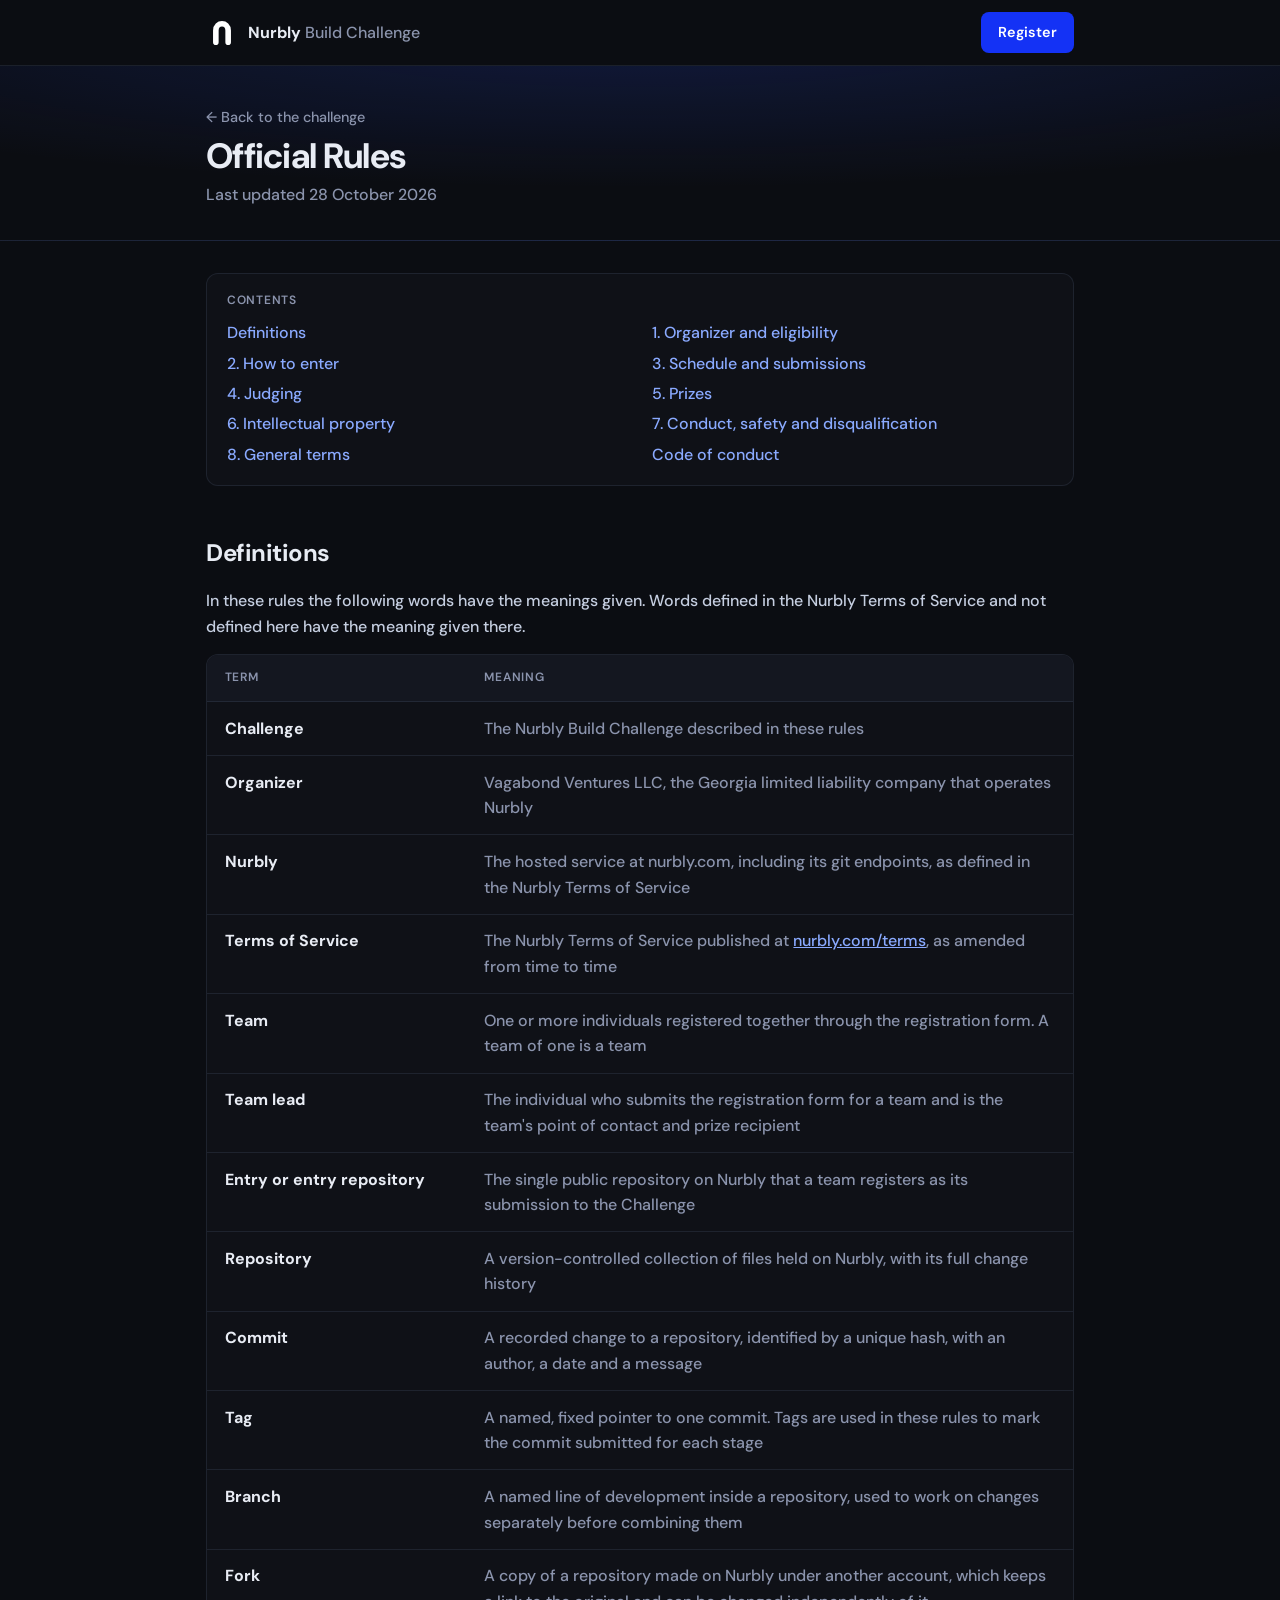
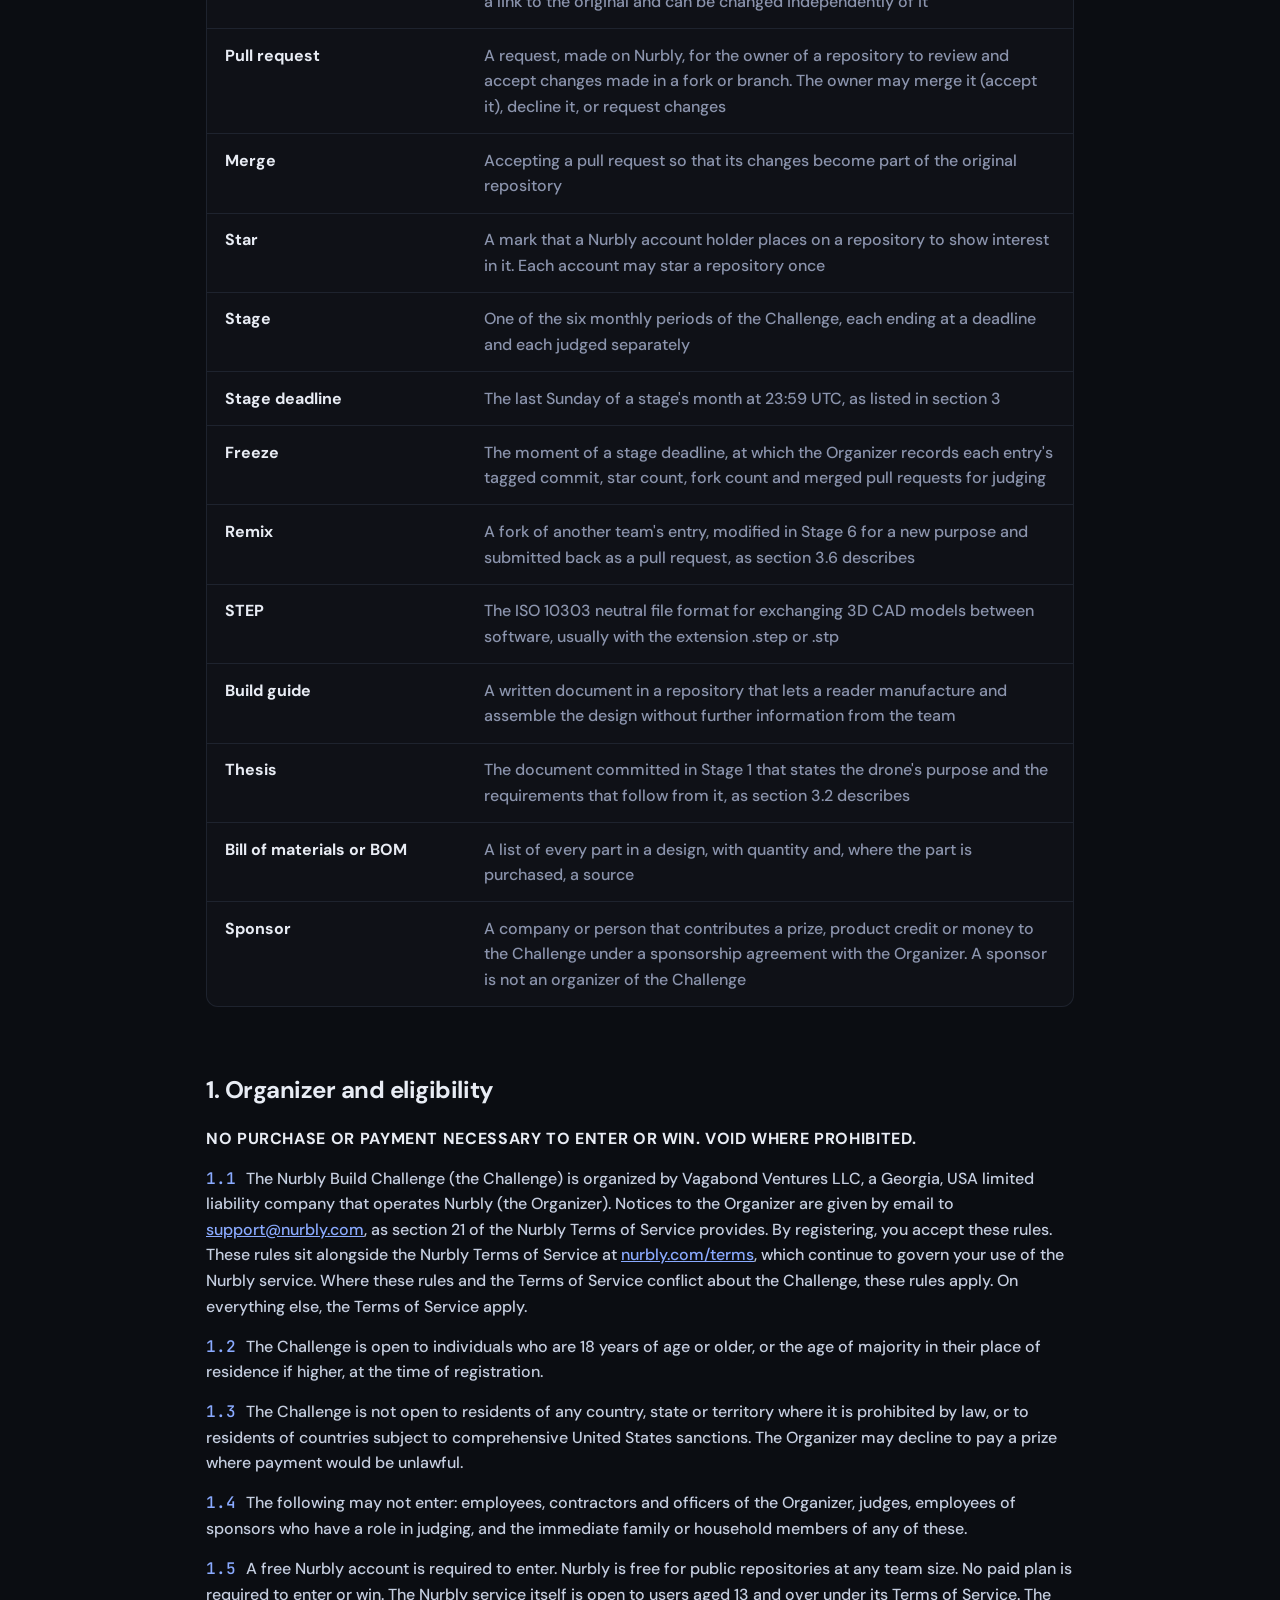
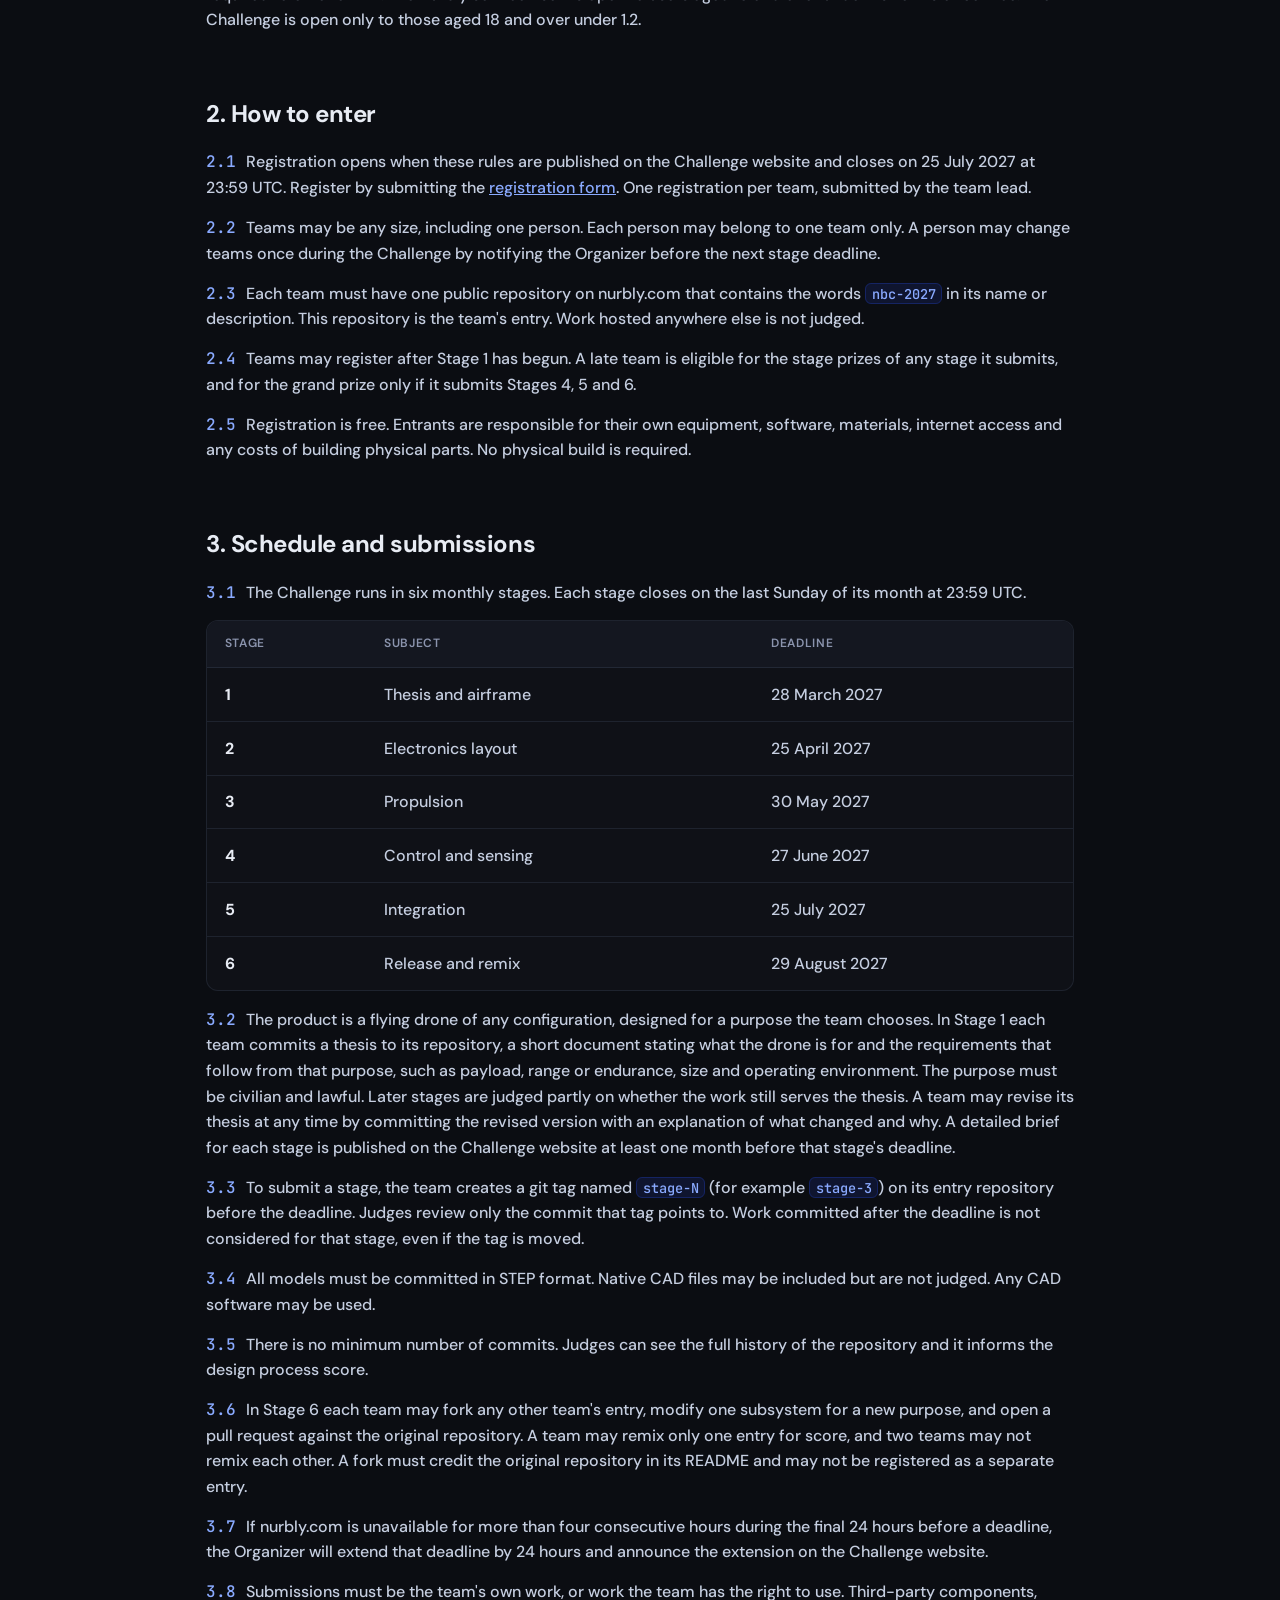
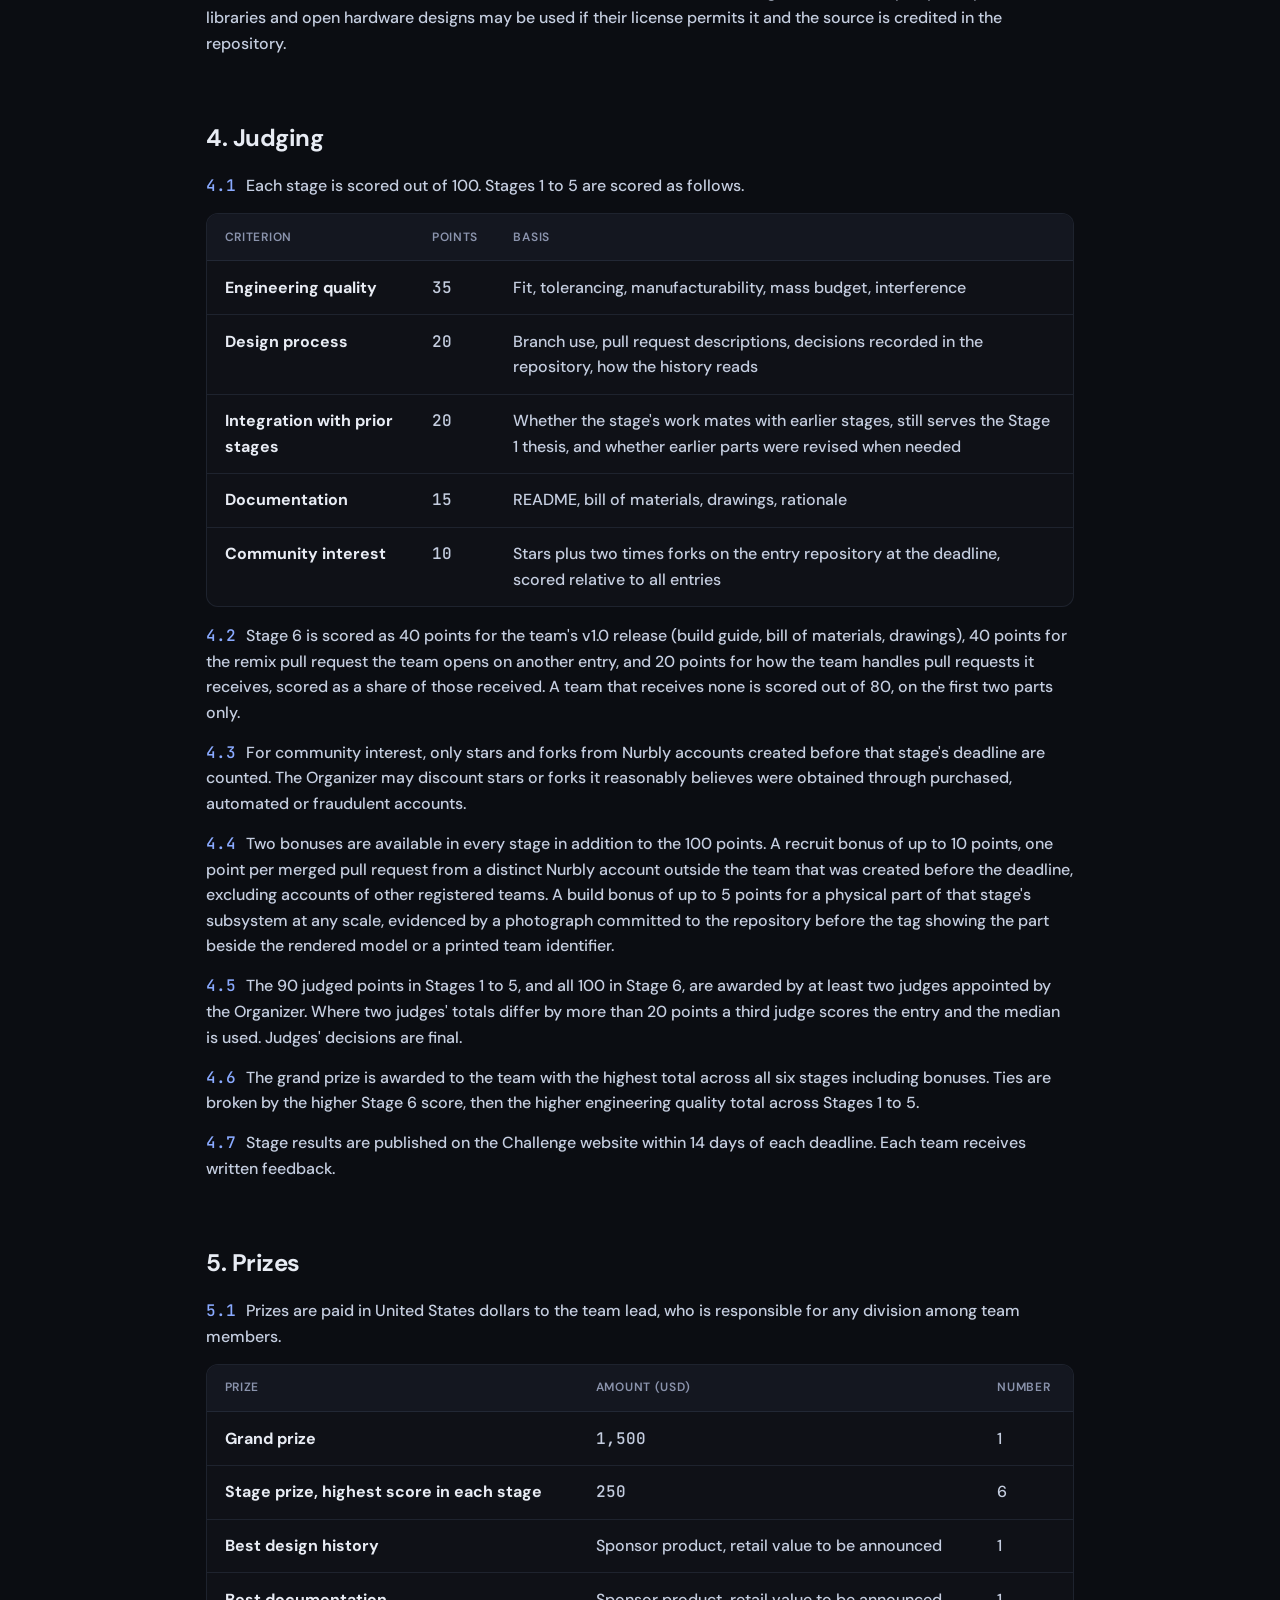
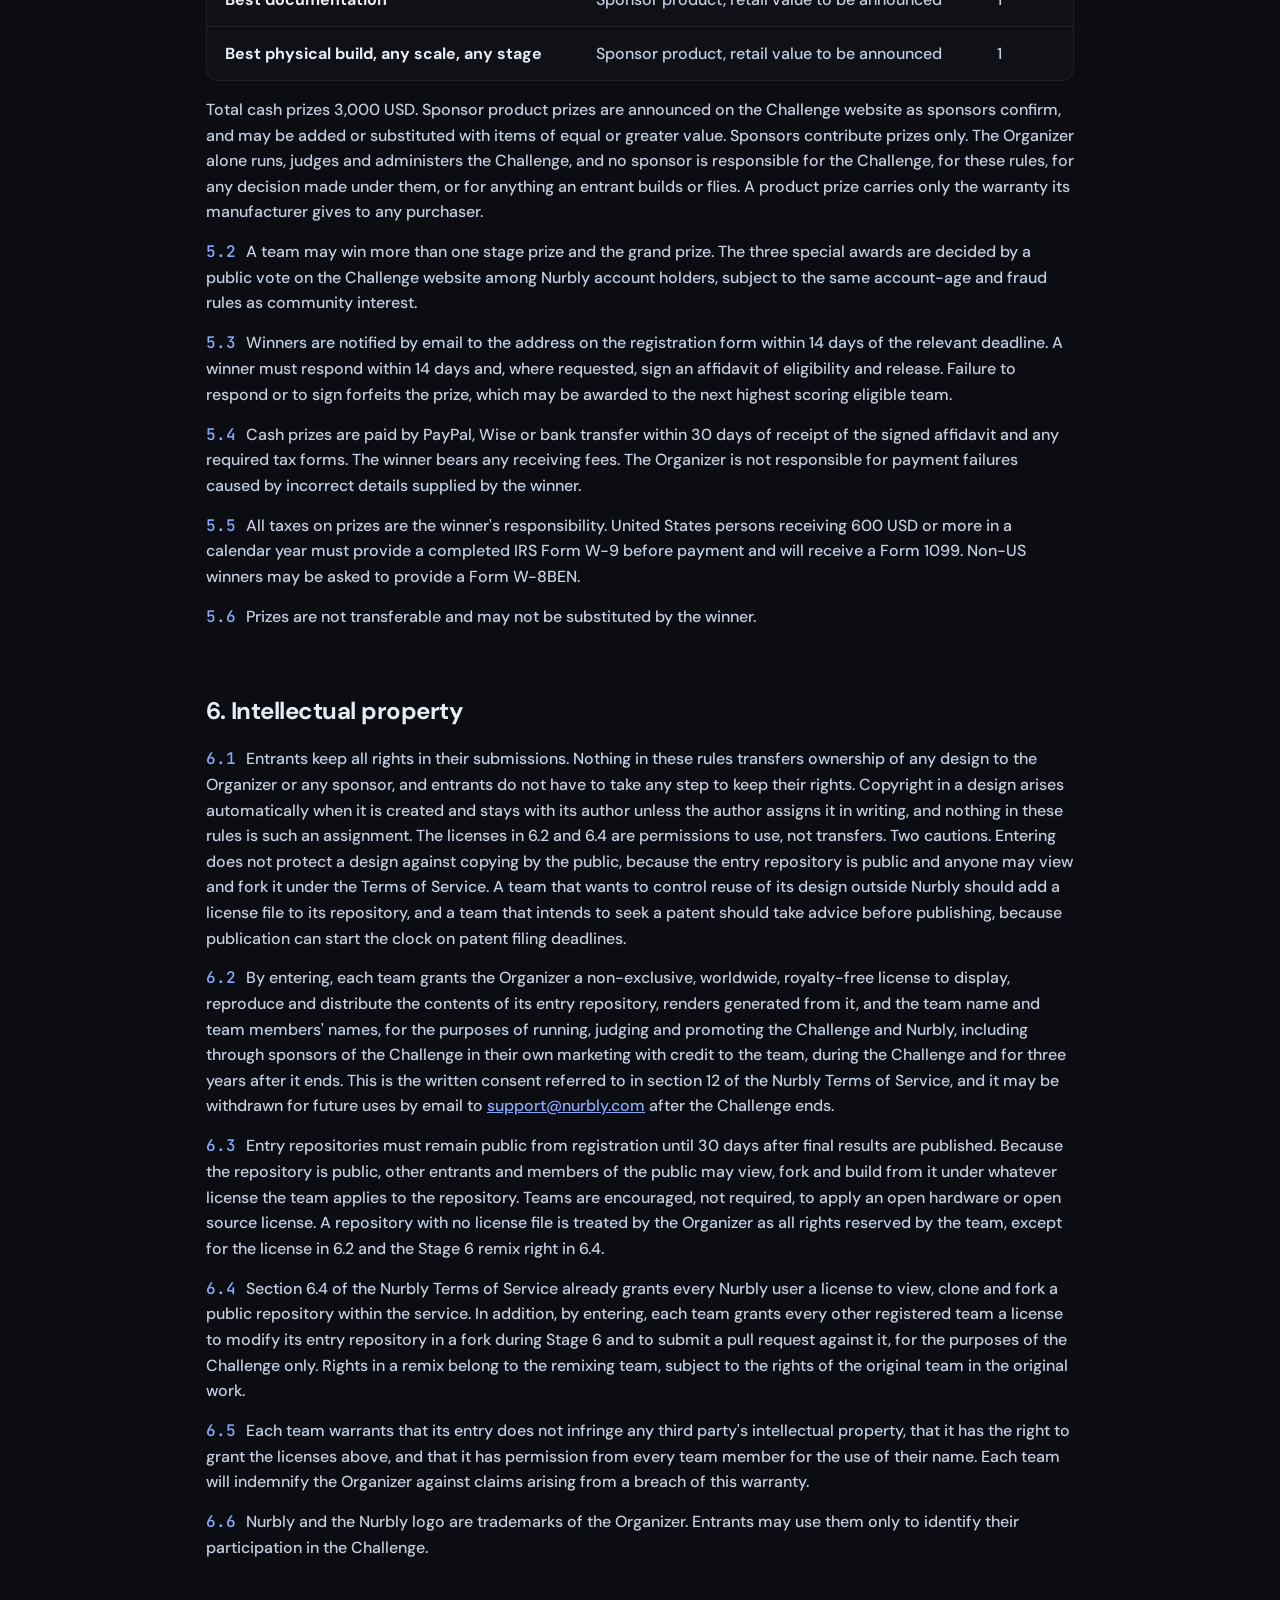
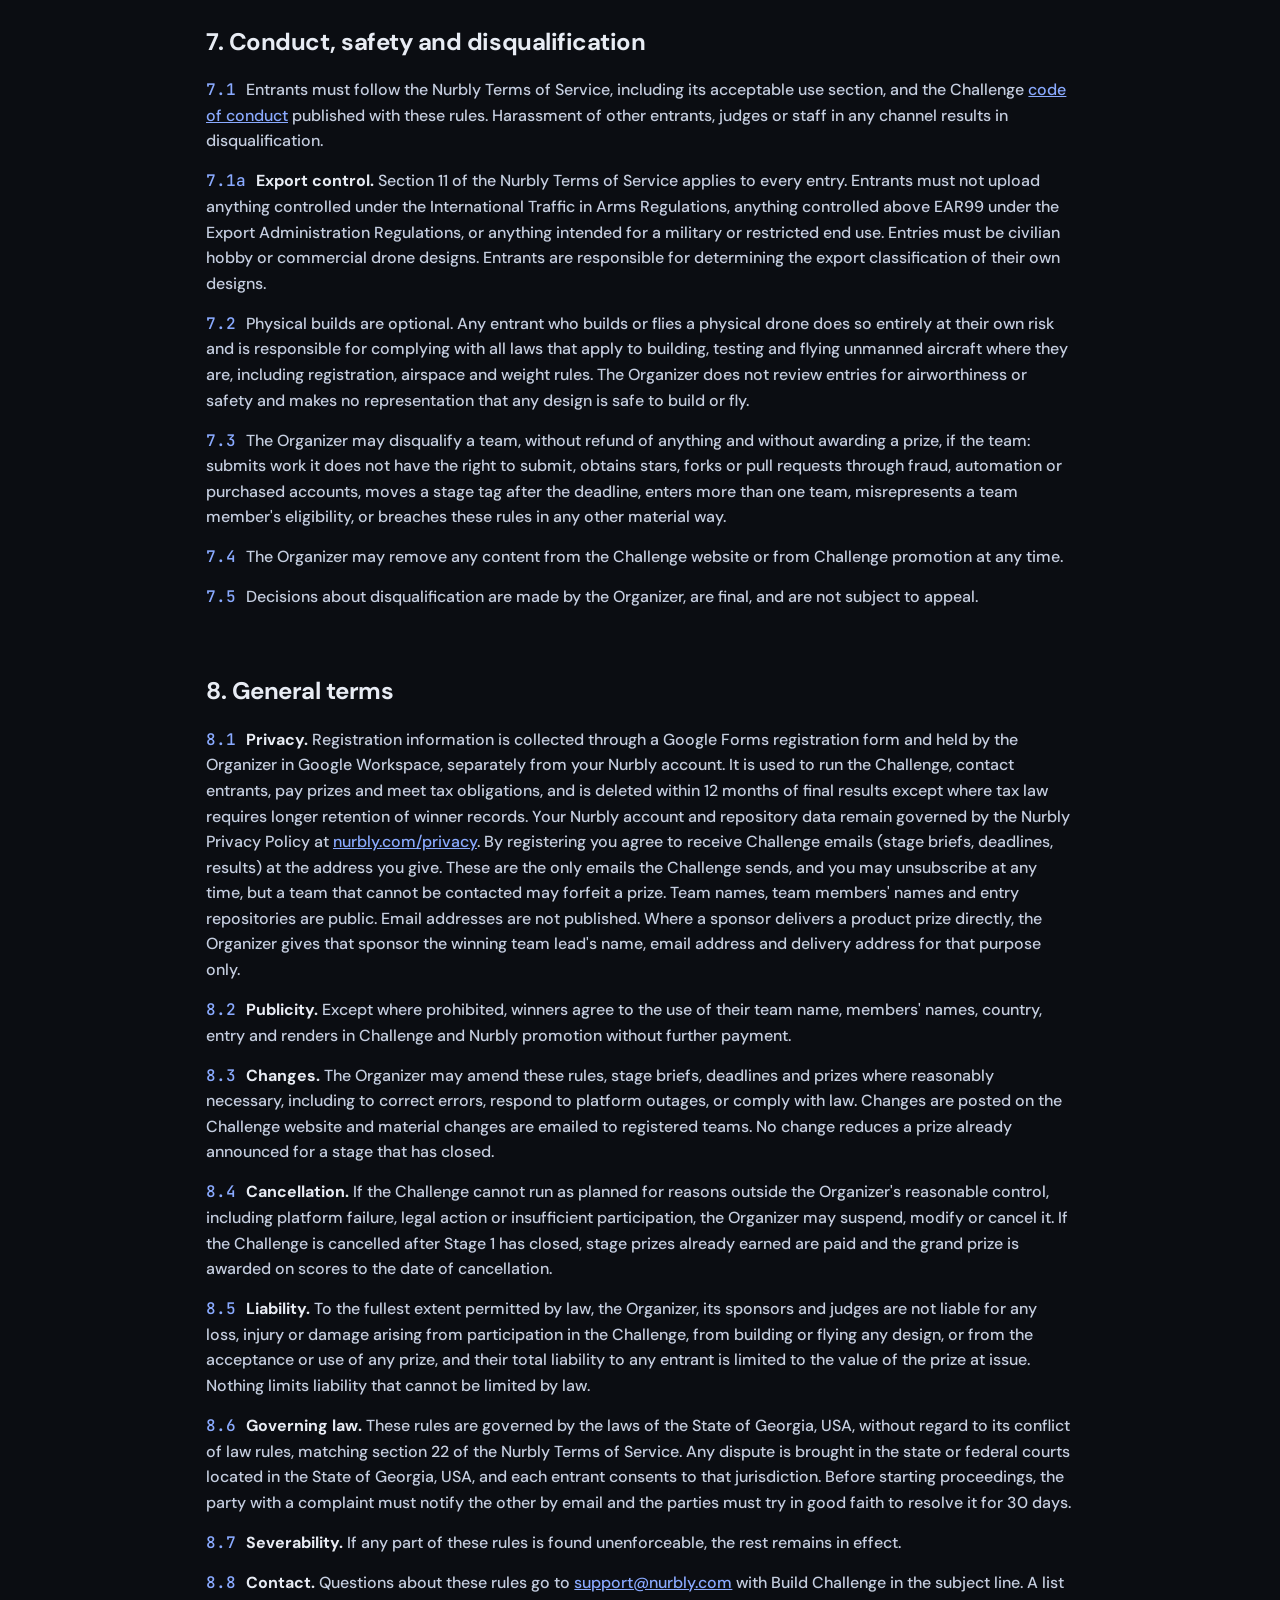
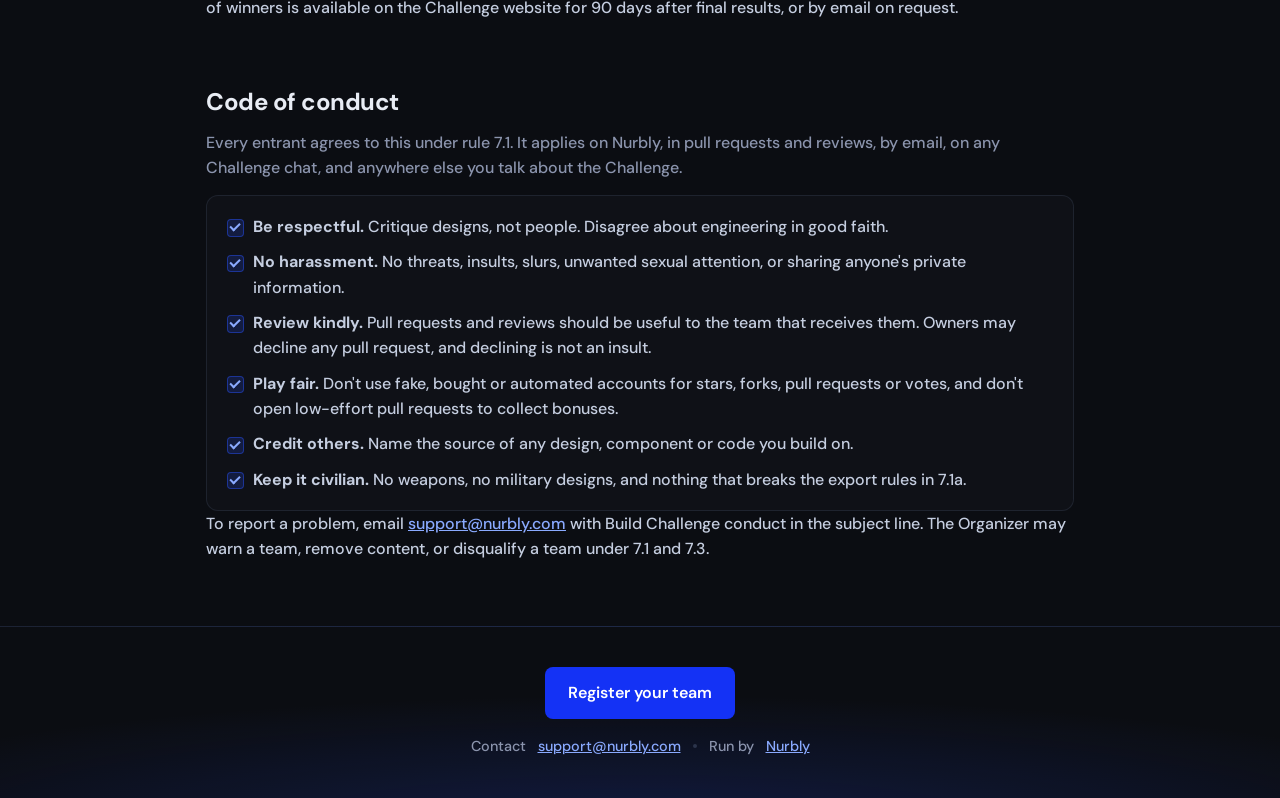
==== rules.html @ 50cbe46d "Add the official rules page Publish the official rules as rules.html, with a contents list, linkable" ====
<!DOCTYPE html>
<html lang="en">
<head>
  <meta charset="utf-8">
  <meta name="viewport" content="width=device-width, initial-scale=1">
  <link rel="icon" type="image/svg+xml" href="assets/favicon.svg">
  <link rel="icon" type="image/svg+xml" href="assets/favicon-white.svg" media="(prefers-color-scheme: dark)">
  <link rel="icon" type="image/png" sizes="32x32" href="assets/favicon-32x32.png">
  <link rel="icon" type="image/png" sizes="16x16" href="assets/favicon-16x16.png">
  <link rel="apple-touch-icon" sizes="180x180" href="assets/apple-touch-icon.png">
  <title>Official Rules · Nurbly Build Challenge</title>
  <meta name="description" content="Official rules of the Nurbly Build Challenge: eligibility, entry, stages, judging, prizes, intellectual property and conduct.">
  <link rel="preconnect" href="https://fonts.googleapis.com">
  <link rel="preconnect" href="https://fonts.gstatic.com" crossorigin>
  <link rel="stylesheet" href="https://fonts.googleapis.com/css2?family=DM+Sans:wght@400;500;600;700&family=JetBrains+Mono:wght@400;500&display=swap">
  <link rel="stylesheet" href="style.css">
  <script src="site.js" defer></script>
</head>
<body>

<header class="site-header">
  <div class="wrap header-row">
    <a class="brand" href="./">
      <img src="assets/logo.svg" alt="Nurbly logo" width="32" height="32">
      <span>Nurbly <span class="muted">Build Challenge</span></span>
    </a>
    <a class="btn btn-primary" data-link="register" href="#">Register</a>
  </div>
</header>

<section class="page-head">
  <div class="wrap">
    <p class="back"><a href="./">&larr; Back to the challenge</a></p>
    <h1>Official Rules</h1>
    <!-- EDIT: update this date whenever the rules change. -->
    <p class="muted">Last updated 28 October 2026</p>
  </div>
</section>

<main class="wrap rules">

  <nav class="card toc" aria-label="Contents">
    <p class="label">Contents</p>
    <ol>
      <li><a href="#definitions">Definitions</a></li>
      <li><a href="#s1">1. Organizer and eligibility</a></li>
      <li><a href="#s2">2. How to enter</a></li>
      <li><a href="#s3">3. Schedule and submissions</a></li>
      <li><a href="#s4">4. Judging</a></li>
      <li><a href="#s5">5. Prizes</a></li>
      <li><a href="#s6">6. Intellectual property</a></li>
      <li><a href="#s7">7. Conduct, safety and disqualification</a></li>
      <li><a href="#s8">8. General terms</a></li>
      <li><a href="#conduct">Code of conduct</a></li>
    </ol>
  </nav>

  <section id="definitions">
    <h2>Definitions</h2>
    <p>In these rules the following words have the meanings given. Words defined in the Nurbly Terms of Service and not defined here have the meaning given there.</p>
    <div class="card table-card">
      <table class="defs">
        <thead><tr><th>Term</th><th>Meaning</th></tr></thead>
        <tbody>
          <tr><td>Challenge</td><td>The Nurbly Build Challenge described in these rules</td></tr>
          <tr><td>Organizer</td><td>Vagabond Ventures LLC, the Georgia limited liability company that operates Nurbly</td></tr>
          <tr><td>Nurbly</td><td>The hosted service at nurbly.com, including its git endpoints, as defined in the Nurbly Terms of Service</td></tr>
          <tr><td>Terms of Service</td><td>The Nurbly Terms of Service published at <a href="https://nurbly.com/terms">nurbly.com/terms</a>, as amended from time to time</td></tr>
          <tr><td>Team</td><td>One or more individuals registered together through the registration form. A team of one is a team</td></tr>
          <tr><td>Team lead</td><td>The individual who submits the registration form for a team and is the team's point of contact and prize recipient</td></tr>
          <tr><td>Entry or entry repository</td><td>The single public repository on Nurbly that a team registers as its submission to the Challenge</td></tr>
          <tr><td>Repository</td><td>A version-controlled collection of files held on Nurbly, with its full change history</td></tr>
          <tr><td>Commit</td><td>A recorded change to a repository, identified by a unique hash, with an author, a date and a message</td></tr>
          <tr><td>Tag</td><td>A named, fixed pointer to one commit. Tags are used in these rules to mark the commit submitted for each stage</td></tr>
          <tr><td>Branch</td><td>A named line of development inside a repository, used to work on changes separately before combining them</td></tr>
          <tr><td>Fork</td><td>A copy of a repository made on Nurbly under another account, which keeps a link to the original and can be changed independently of it</td></tr>
          <tr><td>Pull request</td><td>A request, made on Nurbly, for the owner of a repository to review and accept changes made in a fork or branch. The owner may merge it (accept it), decline it, or request changes</td></tr>
          <tr><td>Merge</td><td>Accepting a pull request so that its changes become part of the original repository</td></tr>
          <tr><td>Star</td><td>A mark that a Nurbly account holder places on a repository to show interest in it. Each account may star a repository once</td></tr>
          <tr><td>Stage</td><td>One of the six monthly periods of the Challenge, each ending at a deadline and each judged separately</td></tr>
          <tr><td>Stage deadline</td><td>The last Sunday of a stage's month at 23:59 UTC, as listed in section 3</td></tr>
          <tr><td>Freeze</td><td>The moment of a stage deadline, at which the Organizer records each entry's tagged commit, star count, fork count and merged pull requests for judging</td></tr>
          <tr><td>Remix</td><td>A fork of another team's entry, modified in Stage 6 for a new purpose and submitted back as a pull request, as section 3.6 describes</td></tr>
          <tr><td>STEP</td><td>The ISO 10303 neutral file format for exchanging 3D CAD models between software, usually with the extension .step or .stp</td></tr>
          <tr><td>Build guide</td><td>A written document in a repository that lets a reader manufacture and assemble the design without further information from the team</td></tr>
          <tr><td>Thesis</td><td>The document committed in Stage 1 that states the drone's purpose and the requirements that follow from it, as section 3.2 describes</td></tr>
          <tr><td>Bill of materials or BOM</td><td>A list of every part in a design, with quantity and, where the part is purchased, a source</td></tr>
          <tr><td>Sponsor</td><td>A company or person that contributes a prize, product credit or money to the Challenge under a sponsorship agreement with the Organizer. A sponsor is not an organizer of the Challenge</td></tr>
        </tbody>
      </table>
    </div>
  </section>

  <section id="s1">
    <h2>1. Organizer and eligibility</h2>
    <p class="caps">No purchase or payment necessary to enter or win. Void where prohibited.</p>
    <p id="r1-1"><b class="num">1.1</b> The Nurbly Build Challenge (the Challenge) is organized by Vagabond Ventures LLC, a Georgia, USA limited liability company that operates Nurbly (the Organizer). Notices to the Organizer are given by email to <a href="mailto:support@nurbly.com">support@nurbly.com</a>, as section 21 of the Nurbly Terms of Service provides. By registering, you accept these rules. These rules sit alongside the Nurbly Terms of Service at <a href="https://nurbly.com/terms">nurbly.com/terms</a>, which continue to govern your use of the Nurbly service. Where these rules and the Terms of Service conflict about the Challenge, these rules apply. On everything else, the Terms of Service apply.</p>
    <p id="r1-2"><b class="num">1.2</b> The Challenge is open to individuals who are 18 years of age or older, or the age of majority in their place of residence if higher, at the time of registration.</p>
    <p id="r1-3"><b class="num">1.3</b> The Challenge is not open to residents of any country, state or territory where it is prohibited by law, or to residents of countries subject to comprehensive United States sanctions. The Organizer may decline to pay a prize where payment would be unlawful.</p>
    <p id="r1-4"><b class="num">1.4</b> The following may not enter: employees, contractors and officers of the Organizer, judges, employees of sponsors who have a role in judging, and the immediate family or household members of any of these.</p>
    <p id="r1-5"><b class="num">1.5</b> A free Nurbly account is required to enter. Nurbly is free for public repositories at any team size. No paid plan is required to enter or win. The Nurbly service itself is open to users aged 13 and over under its Terms of Service. The Challenge is open only to those aged 18 and over under 1.2.</p>
  </section>

  <section id="s2">
    <h2>2. How to enter</h2>
    <p id="r2-1"><b class="num">2.1</b> Registration opens when these rules are published on the Challenge website and closes on 25 July 2027 at 23:59 UTC. Register by submitting the <a data-link="register" href="#">registration form</a>. One registration per team, submitted by the team lead.</p>
    <p id="r2-2"><b class="num">2.2</b> Teams may be any size, including one person. Each person may belong to one team only. A person may change teams once during the Challenge by notifying the Organizer before the next stage deadline.</p>
    <p id="r2-3"><b class="num">2.3</b> Each team must have one public repository on nurbly.com that contains the words <code>nbc-2027</code> in its name or description. This repository is the team's entry. Work hosted anywhere else is not judged.</p>
    <p id="r2-4"><b class="num">2.4</b> Teams may register after Stage 1 has begun. A late team is eligible for the stage prizes of any stage it submits, and for the grand prize only if it submits Stages 4, 5 and 6.</p>
    <p id="r2-5"><b class="num">2.5</b> Registration is free. Entrants are responsible for their own equipment, software, materials, internet access and any costs of building physical parts. No physical build is required.</p>
  </section>

  <section id="s3">
    <h2>3. Schedule and submissions</h2>
    <p id="r3-1"><b class="num">3.1</b> The Challenge runs in six monthly stages. Each stage closes on the last Sunday of its month at 23:59 UTC.</p>
    <div class="card table-card">
      <table class="plain">
        <thead><tr><th>Stage</th><th>Subject</th><th>Deadline</th></tr></thead>
        <tbody>
          <tr><td>1</td><td data-label="Subject">Thesis and airframe</td><td data-label="Deadline">28 March 2027</td></tr>
          <tr><td>2</td><td data-label="Subject">Electronics layout</td><td data-label="Deadline">25 April 2027</td></tr>
          <tr><td>3</td><td data-label="Subject">Propulsion</td><td data-label="Deadline">30 May 2027</td></tr>
          <tr><td>4</td><td data-label="Subject">Control and sensing</td><td data-label="Deadline">27 June 2027</td></tr>
          <tr><td>5</td><td data-label="Subject">Integration</td><td data-label="Deadline">25 July 2027</td></tr>
          <tr><td>6</td><td data-label="Subject">Release and remix</td><td data-label="Deadline">29 August 2027</td></tr>
        </tbody>
      </table>
    </div>
    <p id="r3-2"><b class="num">3.2</b> The product is a flying drone of any configuration, designed for a purpose the team chooses. In Stage 1 each team commits a thesis to its repository, a short document stating what the drone is for and the requirements that follow from that purpose, such as payload, range or endurance, size and operating environment. The purpose must be civilian and lawful. Later stages are judged partly on whether the work still serves the thesis. A team may revise its thesis at any time by committing the revised version with an explanation of what changed and why. A detailed brief for each stage is published on the Challenge website at least one month before that stage's deadline.</p>
    <p id="r3-3"><b class="num">3.3</b> To submit a stage, the team creates a git tag named <code>stage-N</code> (for example <code>stage-3</code>) on its entry repository before the deadline. Judges review only the commit that tag points to. Work committed after the deadline is not considered for that stage, even if the tag is moved.</p>
    <p id="r3-4"><b class="num">3.4</b> All models must be committed in STEP format. Native CAD files may be included but are not judged. Any CAD software may be used.</p>
    <p id="r3-5"><b class="num">3.5</b> There is no minimum number of commits. Judges can see the full history of the repository and it informs the design process score.</p>
    <p id="r3-6"><b class="num">3.6</b> In Stage 6 each team may fork any other team's entry, modify one subsystem for a new purpose, and open a pull request against the original repository. A team may remix only one entry for score, and two teams may not remix each other. A fork must credit the original repository in its README and may not be registered as a separate entry.</p>
    <p id="r3-7"><b class="num">3.7</b> If nurbly.com is unavailable for more than four consecutive hours during the final 24 hours before a deadline, the Organizer will extend that deadline by 24 hours and announce the extension on the Challenge website.</p>
    <p id="r3-8"><b class="num">3.8</b> Submissions must be the team's own work, or work the team has the right to use. Third-party components, libraries and open hardware designs may be used if their license permits it and the source is credited in the repository.</p>
  </section>

  <section id="s4">
    <h2>4. Judging</h2>
    <p id="r4-1"><b class="num">4.1</b> Each stage is scored out of 100. Stages 1 to 5 are scored as follows.</p>
    <div class="card table-card">
      <table class="plain">
        <thead><tr><th>Criterion</th><th>Points</th><th>Basis</th></tr></thead>
        <tbody>
          <tr><td>Engineering quality</td><td data-label="Points" class="mono">35</td><td data-label="Basis">Fit, tolerancing, manufacturability, mass budget, interference</td></tr>
          <tr><td>Design process</td><td data-label="Points" class="mono">20</td><td data-label="Basis">Branch use, pull request descriptions, decisions recorded in the repository, how the history reads</td></tr>
          <tr><td>Integration with prior stages</td><td data-label="Points" class="mono">20</td><td data-label="Basis">Whether the stage's work mates with earlier stages, still serves the Stage 1 thesis, and whether earlier parts were revised when needed</td></tr>
          <tr><td>Documentation</td><td data-label="Points" class="mono">15</td><td data-label="Basis">README, bill of materials, drawings, rationale</td></tr>
          <tr><td>Community interest</td><td data-label="Points" class="mono">10</td><td data-label="Basis">Stars plus two times forks on the entry repository at the deadline, scored relative to all entries</td></tr>
        </tbody>
      </table>
    </div>
    <p id="r4-2"><b class="num">4.2</b> Stage 6 is scored as 40 points for the team's v1.0 release (build guide, bill of materials, drawings), 40 points for the remix pull request the team opens on another entry, and 20 points for how the team handles pull requests it receives, scored as a share of those received. A team that receives none is scored out of 80, on the first two parts only.</p>
    <p id="r4-3"><b class="num">4.3</b> For community interest, only stars and forks from Nurbly accounts created before that stage's deadline are counted. The Organizer may discount stars or forks it reasonably believes were obtained through purchased, automated or fraudulent accounts.</p>
    <p id="r4-4"><b class="num">4.4</b> Two bonuses are available in every stage in addition to the 100 points. A recruit bonus of up to 10 points, one point per merged pull request from a distinct Nurbly account outside the team that was created before the deadline, excluding accounts of other registered teams. A build bonus of up to 5 points for a physical part of that stage's subsystem at any scale, evidenced by a photograph committed to the repository before the tag showing the part beside the rendered model or a printed team identifier.</p>
    <p id="r4-5"><b class="num">4.5</b> The 90 judged points in Stages 1 to 5, and all 100 in Stage 6, are awarded by at least two judges appointed by the Organizer. Where two judges' totals differ by more than 20 points a third judge scores the entry and the median is used. Judges' decisions are final.</p>
    <p id="r4-6"><b class="num">4.6</b> The grand prize is awarded to the team with the highest total across all six stages including bonuses. Ties are broken by the higher Stage 6 score, then the higher engineering quality total across Stages 1 to 5.</p>
    <p id="r4-7"><b class="num">4.7</b> Stage results are published on the Challenge website within 14 days of each deadline. Each team receives written feedback.</p>
  </section>

  <section id="s5">
    <h2>5. Prizes</h2>
    <p id="r5-1"><b class="num">5.1</b> Prizes are paid in United States dollars to the team lead, who is responsible for any division among team members.</p>
    <div class="card table-card">
      <table class="plain">
        <thead><tr><th>Prize</th><th>Amount (USD)</th><th>Number</th></tr></thead>
        <tbody>
          <tr><td>Grand prize</td><td data-label="Amount (USD)" class="mono">1,500</td><td data-label="Number">1</td></tr>
          <tr><td>Stage prize, highest score in each stage</td><td data-label="Amount (USD)" class="mono">250</td><td data-label="Number">6</td></tr>
          <tr><td>Best design history</td><td data-label="Amount (USD)">Sponsor product, retail value to be announced</td><td data-label="Number">1</td></tr>
          <tr><td>Best documentation</td><td data-label="Amount (USD)">Sponsor product, retail value to be announced</td><td data-label="Number">1</td></tr>
          <tr><td>Best physical build, any scale, any stage</td><td data-label="Amount (USD)">Sponsor product, retail value to be announced</td><td data-label="Number">1</td></tr>
        </tbody>
      </table>
    </div>
    <p>Total cash prizes 3,000 USD. Sponsor product prizes are announced on the Challenge website as sponsors confirm, and may be added or substituted with items of equal or greater value. Sponsors contribute prizes only. The Organizer alone runs, judges and administers the Challenge, and no sponsor is responsible for the Challenge, for these rules, for any decision made under them, or for anything an entrant builds or flies. A product prize carries only the warranty its manufacturer gives to any purchaser.</p>
    <p id="r5-2"><b class="num">5.2</b> A team may win more than one stage prize and the grand prize. The three special awards are decided by a public vote on the Challenge website among Nurbly account holders, subject to the same account-age and fraud rules as community interest.</p>
    <p id="r5-3"><b class="num">5.3</b> Winners are notified by email to the address on the registration form within 14 days of the relevant deadline. A winner must respond within 14 days and, where requested, sign an affidavit of eligibility and release. Failure to respond or to sign forfeits the prize, which may be awarded to the next highest scoring eligible team.</p>
    <p id="r5-4"><b class="num">5.4</b> Cash prizes are paid by PayPal, Wise or bank transfer within 30 days of receipt of the signed affidavit and any required tax forms. The winner bears any receiving fees. The Organizer is not responsible for payment failures caused by incorrect details supplied by the winner.</p>
    <p id="r5-5"><b class="num">5.5</b> All taxes on prizes are the winner's responsibility. United States persons receiving 600 USD or more in a calendar year must provide a completed IRS Form W-9 before payment and will receive a Form 1099. Non-US winners may be asked to provide a Form W-8BEN.</p>
    <p id="r5-6"><b class="num">5.6</b> Prizes are not transferable and may not be substituted by the winner.</p>
  </section>

  <section id="s6">
    <h2>6. Intellectual property</h2>
    <p id="r6-1"><b class="num">6.1</b> Entrants keep all rights in their submissions. Nothing in these rules transfers ownership of any design to the Organizer or any sponsor, and entrants do not have to take any step to keep their rights. Copyright in a design arises automatically when it is created and stays with its author unless the author assigns it in writing, and nothing in these rules is such an assignment. The licenses in 6.2 and 6.4 are permissions to use, not transfers. Two cautions. Entering does not protect a design against copying by the public, because the entry repository is public and anyone may view and fork it under the Terms of Service. A team that wants to control reuse of its design outside Nurbly should add a license file to its repository, and a team that intends to seek a patent should take advice before publishing, because publication can start the clock on patent filing deadlines.</p>
    <p id="r6-2"><b class="num">6.2</b> By entering, each team grants the Organizer a non-exclusive, worldwide, royalty-free license to display, reproduce and distribute the contents of its entry repository, renders generated from it, and the team name and team members' names, for the purposes of running, judging and promoting the Challenge and Nurbly, including through sponsors of the Challenge in their own marketing with credit to the team, during the Challenge and for three years after it ends. This is the written consent referred to in section 12 of the Nurbly Terms of Service, and it may be withdrawn for future uses by email to <a href="mailto:support@nurbly.com">support@nurbly.com</a> after the Challenge ends.</p>
    <p id="r6-3"><b class="num">6.3</b> Entry repositories must remain public from registration until 30 days after final results are published. Because the repository is public, other entrants and members of the public may view, fork and build from it under whatever license the team applies to the repository. Teams are encouraged, not required, to apply an open hardware or open source license. A repository with no license file is treated by the Organizer as all rights reserved by the team, except for the license in 6.2 and the Stage 6 remix right in 6.4.</p>
    <p id="r6-4"><b class="num">6.4</b> Section 6.4 of the Nurbly Terms of Service already grants every Nurbly user a license to view, clone and fork a public repository within the service. In addition, by entering, each team grants every other registered team a license to modify its entry repository in a fork during Stage 6 and to submit a pull request against it, for the purposes of the Challenge only. Rights in a remix belong to the remixing team, subject to the rights of the original team in the original work.</p>
    <p id="r6-5"><b class="num">6.5</b> Each team warrants that its entry does not infringe any third party's intellectual property, that it has the right to grant the licenses above, and that it has permission from every team member for the use of their name. Each team will indemnify the Organizer against claims arising from a breach of this warranty.</p>
    <p id="r6-6"><b class="num">6.6</b> Nurbly and the Nurbly logo are trademarks of the Organizer. Entrants may use them only to identify their participation in the Challenge.</p>
  </section>

  <section id="s7">
    <h2>7. Conduct, safety and disqualification</h2>
    <p id="r7-1"><b class="num">7.1</b> Entrants must follow the Nurbly Terms of Service, including its acceptable use section, and the Challenge <a href="#conduct">code of conduct</a> published with these rules. Harassment of other entrants, judges or staff in any channel results in disqualification.</p>
    <p id="r7-1a"><b class="num">7.1a</b> <b>Export control.</b> Section 11 of the Nurbly Terms of Service applies to every entry. Entrants must not upload anything controlled under the International Traffic in Arms Regulations, anything controlled above EAR99 under the Export Administration Regulations, or anything intended for a military or restricted end use. Entries must be civilian hobby or commercial drone designs. Entrants are responsible for determining the export classification of their own designs.</p>
    <p id="r7-2"><b class="num">7.2</b> Physical builds are optional. Any entrant who builds or flies a physical drone does so entirely at their own risk and is responsible for complying with all laws that apply to building, testing and flying unmanned aircraft where they are, including registration, airspace and weight rules. The Organizer does not review entries for airworthiness or safety and makes no representation that any design is safe to build or fly.</p>
    <p id="r7-3"><b class="num">7.3</b> The Organizer may disqualify a team, without refund of anything and without awarding a prize, if the team: submits work it does not have the right to submit, obtains stars, forks or pull requests through fraud, automation or purchased accounts, moves a stage tag after the deadline, enters more than one team, misrepresents a team member's eligibility, or breaches these rules in any other material way.</p>
    <p id="r7-4"><b class="num">7.4</b> The Organizer may remove any content from the Challenge website or from Challenge promotion at any time.</p>
    <p id="r7-5"><b class="num">7.5</b> Decisions about disqualification are made by the Organizer, are final, and are not subject to appeal.</p>
  </section>

  <section id="s8">
    <h2>8. General terms</h2>
    <p id="r8-1"><b class="num">8.1</b> <b>Privacy.</b> Registration information is collected through a Google Forms registration form and held by the Organizer in Google Workspace, separately from your Nurbly account. It is used to run the Challenge, contact entrants, pay prizes and meet tax obligations, and is deleted within 12 months of final results except where tax law requires longer retention of winner records. Your Nurbly account and repository data remain governed by the Nurbly Privacy Policy at <a href="https://nurbly.com/privacy">nurbly.com/privacy</a>. By registering you agree to receive Challenge emails (stage briefs, deadlines, results) at the address you give. These are the only emails the Challenge sends, and you may unsubscribe at any time, but a team that cannot be contacted may forfeit a prize. Team names, team members' names and entry repositories are public. Email addresses are not published. Where a sponsor delivers a product prize directly, the Organizer gives that sponsor the winning team lead's name, email address and delivery address for that purpose only.</p>
    <p id="r8-2"><b class="num">8.2</b> <b>Publicity.</b> Except where prohibited, winners agree to the use of their team name, members' names, country, entry and renders in Challenge and Nurbly promotion without further payment.</p>
    <p id="r8-3"><b class="num">8.3</b> <b>Changes.</b> The Organizer may amend these rules, stage briefs, deadlines and prizes where reasonably necessary, including to correct errors, respond to platform outages, or comply with law. Changes are posted on the Challenge website and material changes are emailed to registered teams. No change reduces a prize already announced for a stage that has closed.</p>
    <p id="r8-4"><b class="num">8.4</b> <b>Cancellation.</b> If the Challenge cannot run as planned for reasons outside the Organizer's reasonable control, including platform failure, legal action or insufficient participation, the Organizer may suspend, modify or cancel it. If the Challenge is cancelled after Stage 1 has closed, stage prizes already earned are paid and the grand prize is awarded on scores to the date of cancellation.</p>
    <p id="r8-5"><b class="num">8.5</b> <b>Liability.</b> To the fullest extent permitted by law, the Organizer, its sponsors and judges are not liable for any loss, injury or damage arising from participation in the Challenge, from building or flying any design, or from the acceptance or use of any prize, and their total liability to any entrant is limited to the value of the prize at issue. Nothing limits liability that cannot be limited by law.</p>
    <p id="r8-6"><b class="num">8.6</b> <b>Governing law.</b> These rules are governed by the laws of the State of Georgia, USA, without regard to its conflict of law rules, matching section 22 of the Nurbly Terms of Service. Any dispute is brought in the state or federal courts located in the State of Georgia, USA, and each entrant consents to that jurisdiction. Before starting proceedings, the party with a complaint must notify the other by email and the parties must try in good faith to resolve it for 30 days.</p>
    <p id="r8-7"><b class="num">8.7</b> <b>Severability.</b> If any part of these rules is found unenforceable, the rest remains in effect.</p>
    <p id="r8-8"><b class="num">8.8</b> <b>Contact.</b> Questions about these rules go to <a href="mailto:support@nurbly.com?subject=Build%20Challenge">support@nurbly.com</a> with Build Challenge in the subject line. A list of winners is available on the Challenge website for 90 days after final results, or by email on request.</p>
  </section>

  <section id="conduct">
    <h2>Code of conduct</h2>
    <p class="section-lead">Every entrant agrees to this under rule 7.1. It applies on Nurbly, in pull requests and reviews, by email, on any Challenge chat, and anywhere else you talk about the Challenge.</p>
    <div class="card">
      <ul class="checks checks-1">
        <li><b>Be respectful.</b> Critique designs, not people. Disagree about engineering in good faith.</li>
        <li><b>No harassment.</b> No threats, insults, slurs, unwanted sexual attention, or sharing anyone's private information.</li>
        <li><b>Review kindly.</b> Pull requests and reviews should be useful to the team that receives them. Owners may decline any pull request, and declining is not an insult.</li>
        <li><b>Play fair.</b> Don't use fake, bought or automated accounts for stars, forks, pull requests or votes, and don't open low-effort pull requests to collect bonuses.</li>
        <li><b>Credit others.</b> Name the source of any design, component or code you build on.</li>
        <li><b>Keep it civilian.</b> No weapons, no military designs, and nothing that breaks the export rules in 7.1a.</li>
      </ul>
    </div>
    <p class="note">To report a problem, email <a href="mailto:support@nurbly.com?subject=Build%20Challenge%20conduct">support@nurbly.com</a> with Build Challenge conduct in the subject line. The Organizer may warn a team, remove content, or disqualify a team under 7.1 and 7.3.</p>
  </section>

</main>

<footer class="site-footer site-footer-slim">
  <div class="wrap">
    <a class="btn btn-primary btn-lg" data-link="register" href="#">Register your team</a>
    <p class="footer-meta">
      Contact <a data-link="email" href="#"></a>
      <span class="dot"></span>
      Run by <a href="https://nurbly.com">Nurbly</a>
    </p>
  </div>
</footer>

</body>
</html>
---- style.css ----
/* Colors and type follow the Nurbly app's dark theme (forge blue, steel greys, DM Sans). */
:root {
  --bg: #0b0d12;
  --surface: #0f1117;
  --surface2: #141720;
  --surface3: #1a1e2b;
  --text: #e8ecf4;
  --text-2: #c5cee0;
  --muted: #8b94ad;
  --border: rgba(99, 118, 148, 0.18);
  --border-bright: rgba(99, 118, 148, 0.35);
  --forge-300: #8aaaff;
  --forge-400: #527dff;
  --forge-500: #2952ff;
  --forge-600: #1432f5;
  --forge-700: #1128e1;
  --warn: #fbbf24;
  --warn-bg: rgba(245, 158, 11, 0.12);
  --warn-bd: rgba(245, 158, 11, 0.45);
  --sans: "DM Sans", system-ui, -apple-system, "Segoe UI", Roboto, sans-serif;
  --mono: "JetBrains Mono", "Fira Code", Consolas, monospace;
}

* { box-sizing: border-box; }

body {
  margin: 0;
  background: var(--bg);
  color: var(--text);
  font-family: var(--sans);
  font-weight: 500;
  font-size: 1rem;
  line-height: 1.6;
  -webkit-font-smoothing: antialiased;
  -moz-osx-font-smoothing: grayscale;
}

.wrap {
  max-width: 900px;
  margin: 0 auto;
  padding: 0 16px;
}

a { color: var(--forge-300); }
a:hover { color: #b9ccff; }

img { max-width: 100%; }

h1, h2 { letter-spacing: -0.02em; }
h2 { font-size: 1.5rem; font-weight: 700; margin: 0 0 1rem; }

p { margin: 0; }

.mono { font-family: var(--mono); }
.muted { color: var(--muted); }

section { padding: 3rem 0 0; }

.section-lead { color: var(--muted); margin: -0.5rem 0 1rem; }
.note { color: var(--muted); margin-top: 1rem; }

code {
  font-family: var(--mono);
  font-size: 0.85em;
  color: var(--forge-300);
  background: rgba(41, 82, 255, 0.12);
  border: 1px solid rgba(41, 82, 255, 0.25);
  padding: 0.05em 0.4em;
  border-radius: 6px;
  white-space: nowrap;
}

/* Buttons */
.btn {
  display: inline-flex;
  align-items: center;
  justify-content: center;
  flex: none;
  font-weight: 600;
  font-size: 0.9rem;
  text-decoration: none;
  padding: 0.5rem 1rem;
  border-radius: 8px;
  border: 1px solid transparent;
}
.btn-lg { font-size: 1rem; padding: 0.75rem 1.4rem; }
.btn-primary { background: var(--forge-600); color: #fff; }
.btn-primary:hover { background: var(--forge-500); color: #fff; }
.btn-primary:active { background: var(--forge-700); }
.btn-outline { color: var(--text-2); border-color: var(--border-bright); }
.btn-outline:hover { color: var(--text); background: var(--surface2); }

/* Header */
.site-header {
  background: rgba(11, 13, 18, 0.85);
  border-bottom: 1px solid var(--border);
}
.header-row {
  display: flex;
  align-items: center;
  justify-content: space-between;
  gap: 12px;
  padding-top: 12px;
  padding-bottom: 12px;
}
.brand {
  display: flex;
  align-items: center;
  gap: 10px;
  color: var(--text);
  font-weight: 700;
  text-decoration: none;
  min-width: 0;
}
.brand:hover { color: var(--text); }
.brand img { flex: none; }
.brand .muted { font-weight: 500; }

/* Hero: the app's steel grid with a forge glow from the top */
.hero {
  position: relative;
  padding: 4rem 0 3.5rem;
  border-bottom: 1px solid var(--border);
  background:
    radial-gradient(ellipse 80% 60% at 50% -10%, rgba(41, 82, 255, 0.22), transparent),
    linear-gradient(rgba(99, 118, 148, 0.07) 1px, transparent 1px) 0 0 / 32px 32px,
    linear-gradient(90deg, rgba(99, 118, 148, 0.07) 1px, transparent 1px) 0 0 / 32px 32px;
}
.hero h1 {
  font-size: 2.4rem;
  line-height: 1.08;
  font-weight: 700;
  margin: 0 0 1.25rem;
}
.grad {
  background: linear-gradient(90deg, var(--forge-400), var(--forge-300));
  -webkit-background-clip: text;
  background-clip: text;
  color: transparent;
  white-space: nowrap;
}
.lead { color: var(--text-2); font-size: 1.1rem; max-width: 640px; }
.actions { display: flex; flex-wrap: wrap; gap: 12px; margin-top: 2rem; }

/* Cards */
.card {
  background: var(--surface);
  border: 1px solid var(--border);
  border-radius: 12px;
  padding: 1.1rem 1.25rem;
}
.grid { display: grid; gap: 12px; grid-template-columns: 1fr; }
.label {
  font-size: 0.75rem;
  font-weight: 600;
  text-transform: uppercase;
  letter-spacing: 0.06em;
  color: var(--muted);
}
.value { font-size: 1.15rem; font-weight: 700; margin-top: 0.35rem; }
.sub { color: var(--muted); font-size: 0.9rem; margin-top: 0.25rem; }

/* Stages table */
.table-card { padding: 0; overflow: hidden; }
table { width: 100%; border-collapse: collapse; }
th, td {
  text-align: left;
  vertical-align: top;
  padding: 0.85rem 1.1rem;
  border-bottom: 1px solid var(--border);
}
tbody tr:last-child td { border-bottom: 0; }
th {
  background: var(--surface2);
  font-size: 0.75rem;
  font-weight: 600;
  text-transform: uppercase;
  letter-spacing: 0.06em;
  color: var(--muted);
}
td { color: var(--text-2); }
td:first-child { color: var(--text); font-weight: 700; white-space: nowrap; }
td:nth-child(2) { color: var(--muted); }
.tag {
  display: inline-block;
  font-size: 0.75rem;
  font-weight: 500;
  color: var(--forge-300);
  background: rgba(41, 82, 255, 0.12);
  border: 1px solid rgba(41, 82, 255, 0.25);
  border-radius: 6px;
  padding: 0 0.4em;
  margin-right: 0.4em;
}

/* Phones: stack table rows so nothing scrolls sideways */
@media (max-width: 599px) {
  thead { display: none; }
  table, tbody, tr, td { display: block; }
  tr { padding: 0.9rem 1.1rem; border-bottom: 1px solid var(--border); }
  tbody tr:last-child { border-bottom: 0; }
  td { border: 0; padding: 0.1rem 0; white-space: normal; }
  td:first-child { white-space: normal; }
  td:nth-child(2) { font-size: 0.85rem; }
  td[data-label]::before { content: attr(data-label) ": "; color: var(--muted); font-family: var(--sans); }
}

/* Judging weights with bars */
.weights { list-style: none; margin: 0; padding: 0; }
.weights li {
  display: grid;
  grid-template-columns: 1fr auto;
  gap: 6px 12px;
  padding: 0.7rem 0;
  border-bottom: 1px solid var(--border);
}
.weights li:first-child { padding-top: 0.2rem; }
.weights li:last-child { border-bottom: 0; padding-bottom: 0.2rem; }
.weights strong { font-family: var(--mono); color: var(--forge-300); }
.weights i {
  grid-column: 1 / -1;
  height: 6px;
  border-radius: 3px;
  background:
    linear-gradient(90deg, var(--forge-500), var(--forge-300)) 0 0 / var(--w) 100% no-repeat,
    var(--surface3);
}

/* Prizes */
.card-grand {
  border-color: rgba(41, 82, 255, 0.45);
  background:
    radial-gradient(ellipse 90% 80% at 0% 0%, rgba(41, 82, 255, 0.18), transparent),
    var(--surface);
}
.amount { font-size: 1.5rem; font-weight: 700; margin-top: 0.4rem; }
.card-grand .amount { font-size: 2rem; }
.amount-sm { font-size: 1.15rem; color: var(--text-2); }
.tbd {
  font-family: var(--mono);
  color: var(--warn);
  background: var(--warn-bg);
  border: 1px dashed var(--warn-bd);
  padding: 0 0.35em;
  border-radius: 6px;
}

/* Rules checklist */
.checks {
  list-style: none;
  margin: 0;
  padding: 0;
  display: grid;
  gap: 0.6rem 1.5rem;
}
.checks li { position: relative; padding-left: 1.6rem; color: var(--text-2); }
.checks li::before {
  content: "";
  position: absolute;
  left: 0;
  top: 0.35em;
  width: 0.95rem;
  height: 0.95rem;
  border-radius: 4px;
  background: rgba(41, 82, 255, 0.18);
  border: 1px solid rgba(41, 82, 255, 0.45);
}
.checks li::after {
  content: "";
  position: absolute;
  left: 0.33rem;
  top: 0.48em;
  width: 0.28rem;
  height: 0.5rem;
  border: solid var(--forge-300);
  border-width: 0 2px 2px 0;
  transform: rotate(45deg);
}

/* Sponsors */
.sponsors { display: flex; flex-wrap: wrap; gap: 12px; }
.sponsors a {
  flex: 1 1 120px;
  display: flex;
  align-items: center;
  justify-content: center;
  height: 84px;
  background: var(--surface);
  border: 1px solid var(--border);
  border-radius: 12px;
  padding: 12px;
}
.sponsors a:hover { border-color: rgba(41, 82, 255, 0.4); }
.sponsors img { max-height: 100%; }

/* FAQ */
.faq { display: grid; gap: 8px; }
details {
  background: var(--surface);
  border: 1px solid var(--border);
  border-radius: 12px;
  padding: 0.9rem 1.1rem;
}
details[open] { border-color: var(--border-bright); }
summary {
  cursor: pointer;
  font-weight: 600;
  list-style: none;
  display: flex;
  justify-content: space-between;
  gap: 12px;
}
summary::-webkit-details-marker { display: none; }
summary::after { content: "+"; color: var(--forge-300); font-family: var(--mono); }
details[open] summary::after { content: "-"; }
details p { color: var(--text-2); margin-top: 0.6rem; }

/* Footer call to action */
.site-footer {
  margin-top: 4rem;
  padding: 3.5rem 0 2.5rem;
  text-align: center;
  border-top: 1px solid var(--border);
  background: radial-gradient(ellipse 70% 80% at 50% 120%, rgba(41, 82, 255, 0.2), transparent);
}
.site-footer h2 { font-size: 1.9rem; margin-bottom: 0.5rem; }
.site-footer .btn { margin-top: 1.5rem; }
.footer-sponsor { margin-top: 2.5rem; color: var(--text-2); }
.footer-meta {
  margin-top: 1rem;
  color: var(--muted);
  font-size: 0.9rem;
  display: flex;
  flex-wrap: wrap;
  justify-content: center;
  align-items: center;
  gap: 6px 12px;
}
.dot { width: 4px; height: 4px; border-radius: 50%; background: var(--border-bright); }
.site-footer-slim { padding-top: 2.5rem; }
.site-footer-slim .btn { margin-top: 0; }

/* Rules page */
.page-head {
  padding: 2.5rem 0 2rem;
  border-bottom: 1px solid var(--border);
  background: radial-gradient(ellipse 80% 90% at 50% -20%, rgba(41, 82, 255, 0.18), transparent);
}
.page-head h1 { font-size: 2.2rem; line-height: 1.1; font-weight: 700; margin: 0.5rem 0 0.4rem; }
.back { font-size: 0.9rem; }
.back a { color: var(--muted); text-decoration: none; }
.back a:hover { color: var(--text); }
.toc { margin-top: 2rem; }
.toc ol { list-style: none; margin: 0.6rem 0 0; padding: 0; display: grid; gap: 0.3rem 1.5rem; }
.toc a { text-decoration: none; }
.toc a:hover { text-decoration: underline; }
.rules section > p { color: var(--text-2); margin-bottom: 0.9rem; }
.rules section > p b { color: var(--text); }
.rules .num { font-family: var(--mono); font-weight: 500; color: var(--forge-300); margin-right: 0.4em; }
.rules .caps { text-transform: uppercase; letter-spacing: 0.04em; font-weight: 700; color: var(--text); }
.rules .table-card { margin: 0.25rem 0 1rem; }
.rules section > .note { margin-top: 0; }
.rules section > .section-lead { margin-top: -0.5rem; color: var(--muted); }
section[id] { scroll-margin-top: 1rem; }
/* Rules tables wrap and keep columns in normal weight, unlike the landing page's stages table */
.rules td:first-child { white-space: normal; }
.rules .defs td:first-child { width: 30%; }
.rules .plain td:nth-child(2) { color: var(--text-2); }
.checks.checks-1 { grid-template-columns: 1fr; }

@media (min-width: 600px) {
  .hero { padding: 5.5rem 0 4.5rem; }
  .hero h1 { font-size: 3.5rem; }
  .grid-4 { grid-template-columns: repeat(2, 1fr); }
  .grid-3 { grid-template-columns: repeat(2, 1fr); }
  .card-grand { grid-column: 1 / -1; }
  .checks { grid-template-columns: 1fr 1fr; }
  .toc ol { grid-template-columns: 1fr 1fr; }
}

@media (min-width: 860px) {
  .grid-4 { grid-template-columns: repeat(4, 1fr); }
  .grid-3 { grid-template-columns: repeat(4, 1fr); }
}
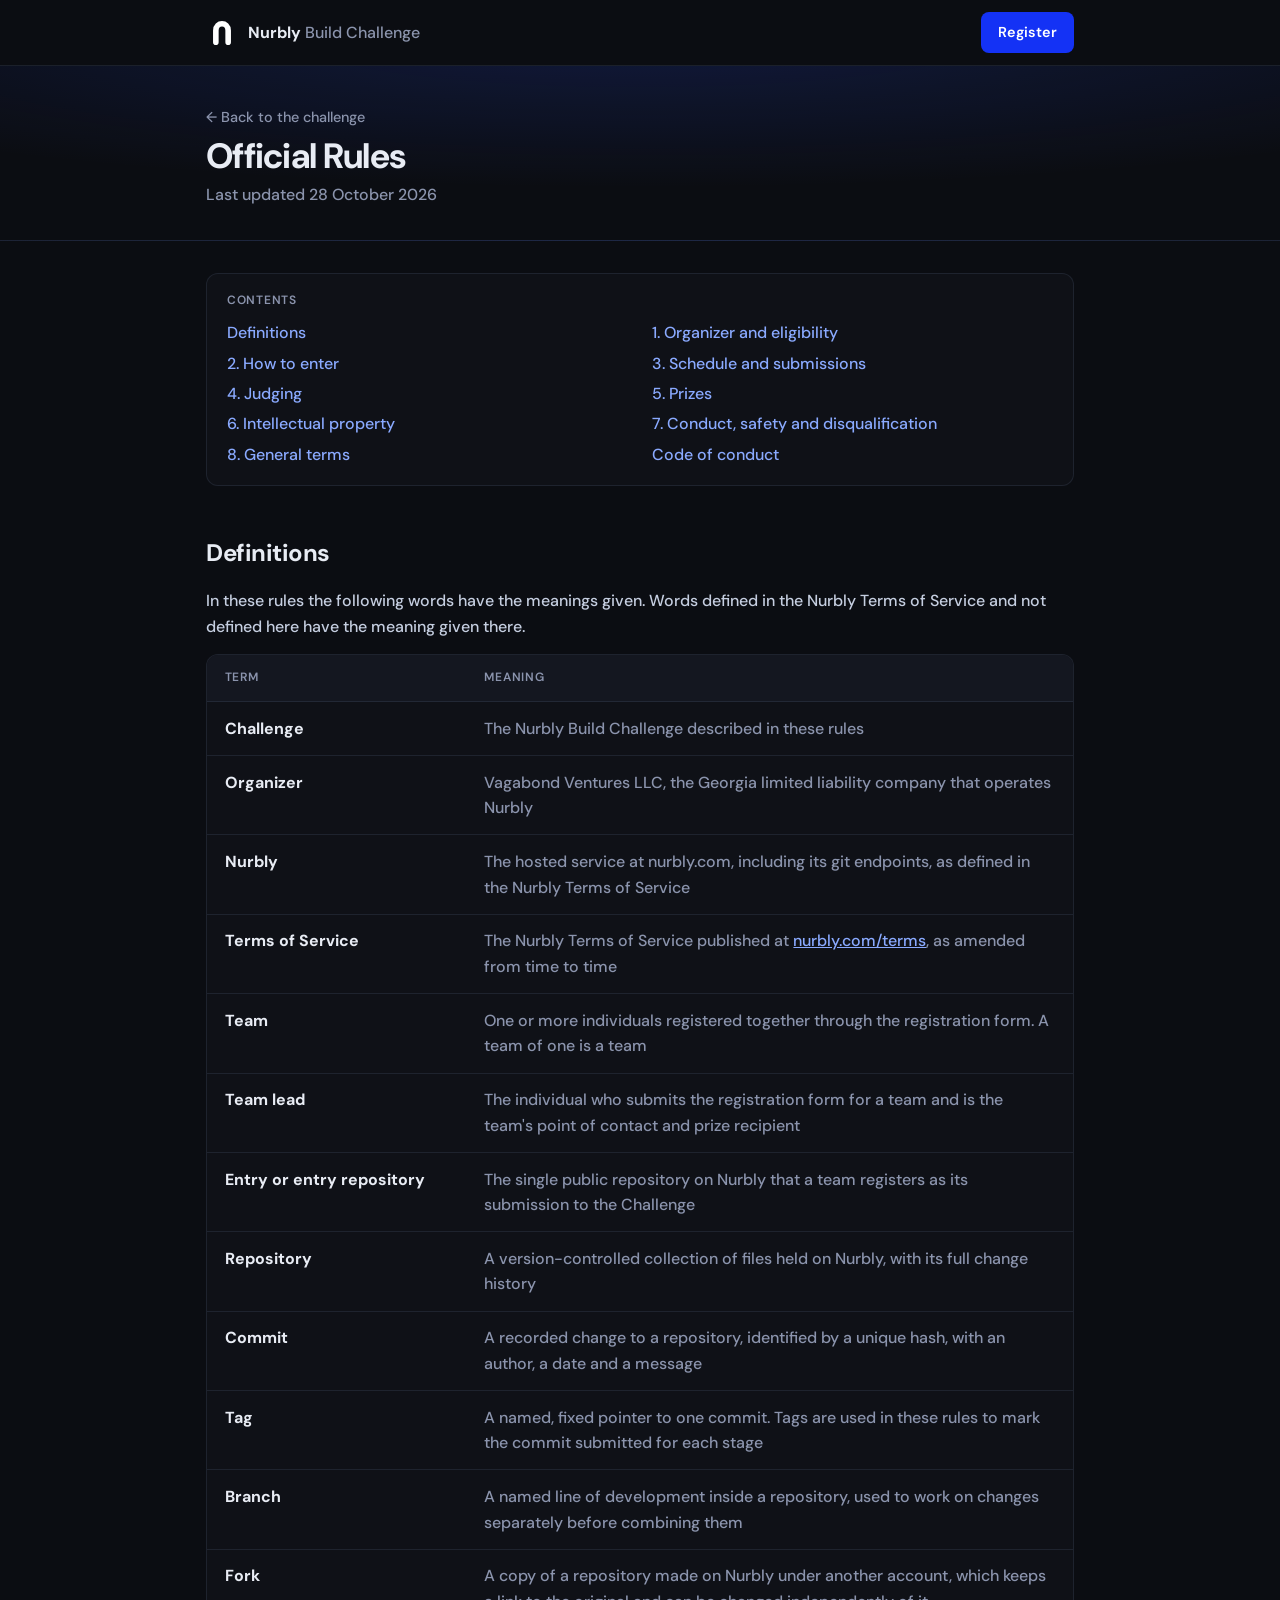
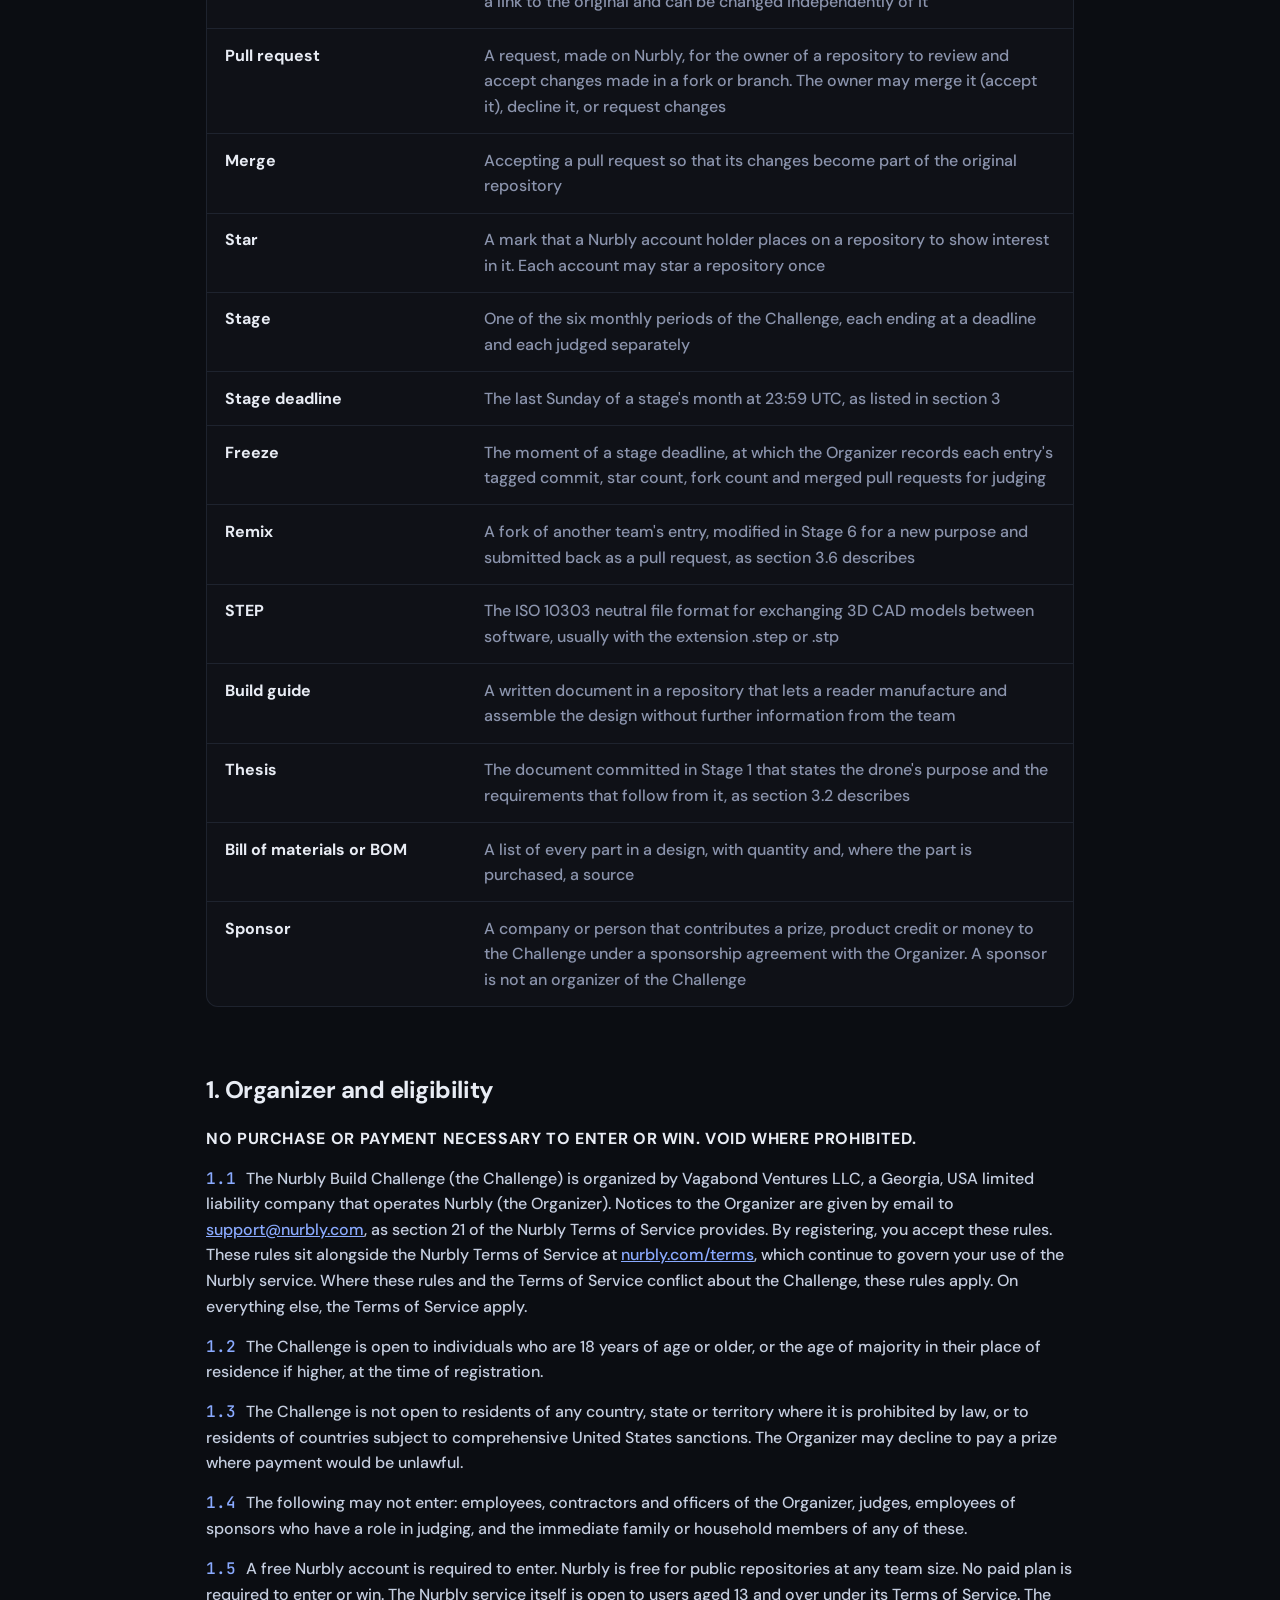
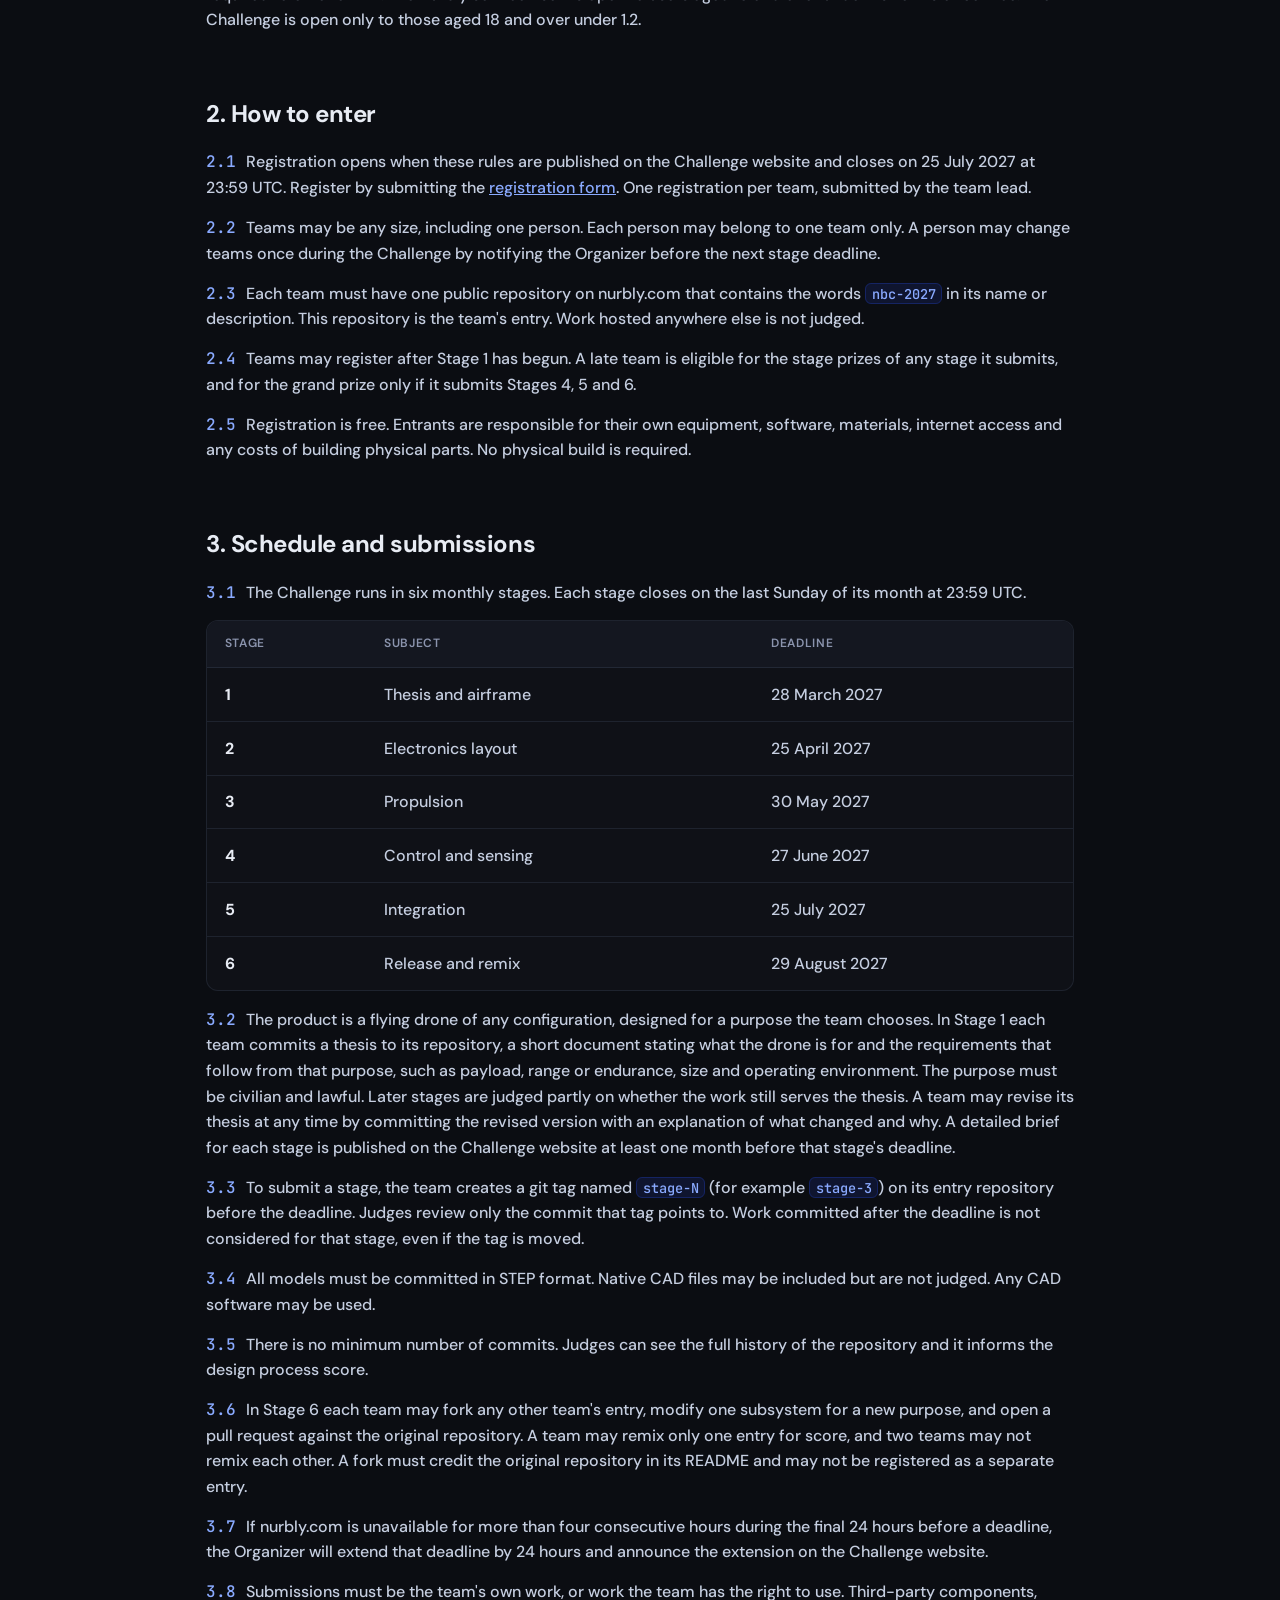
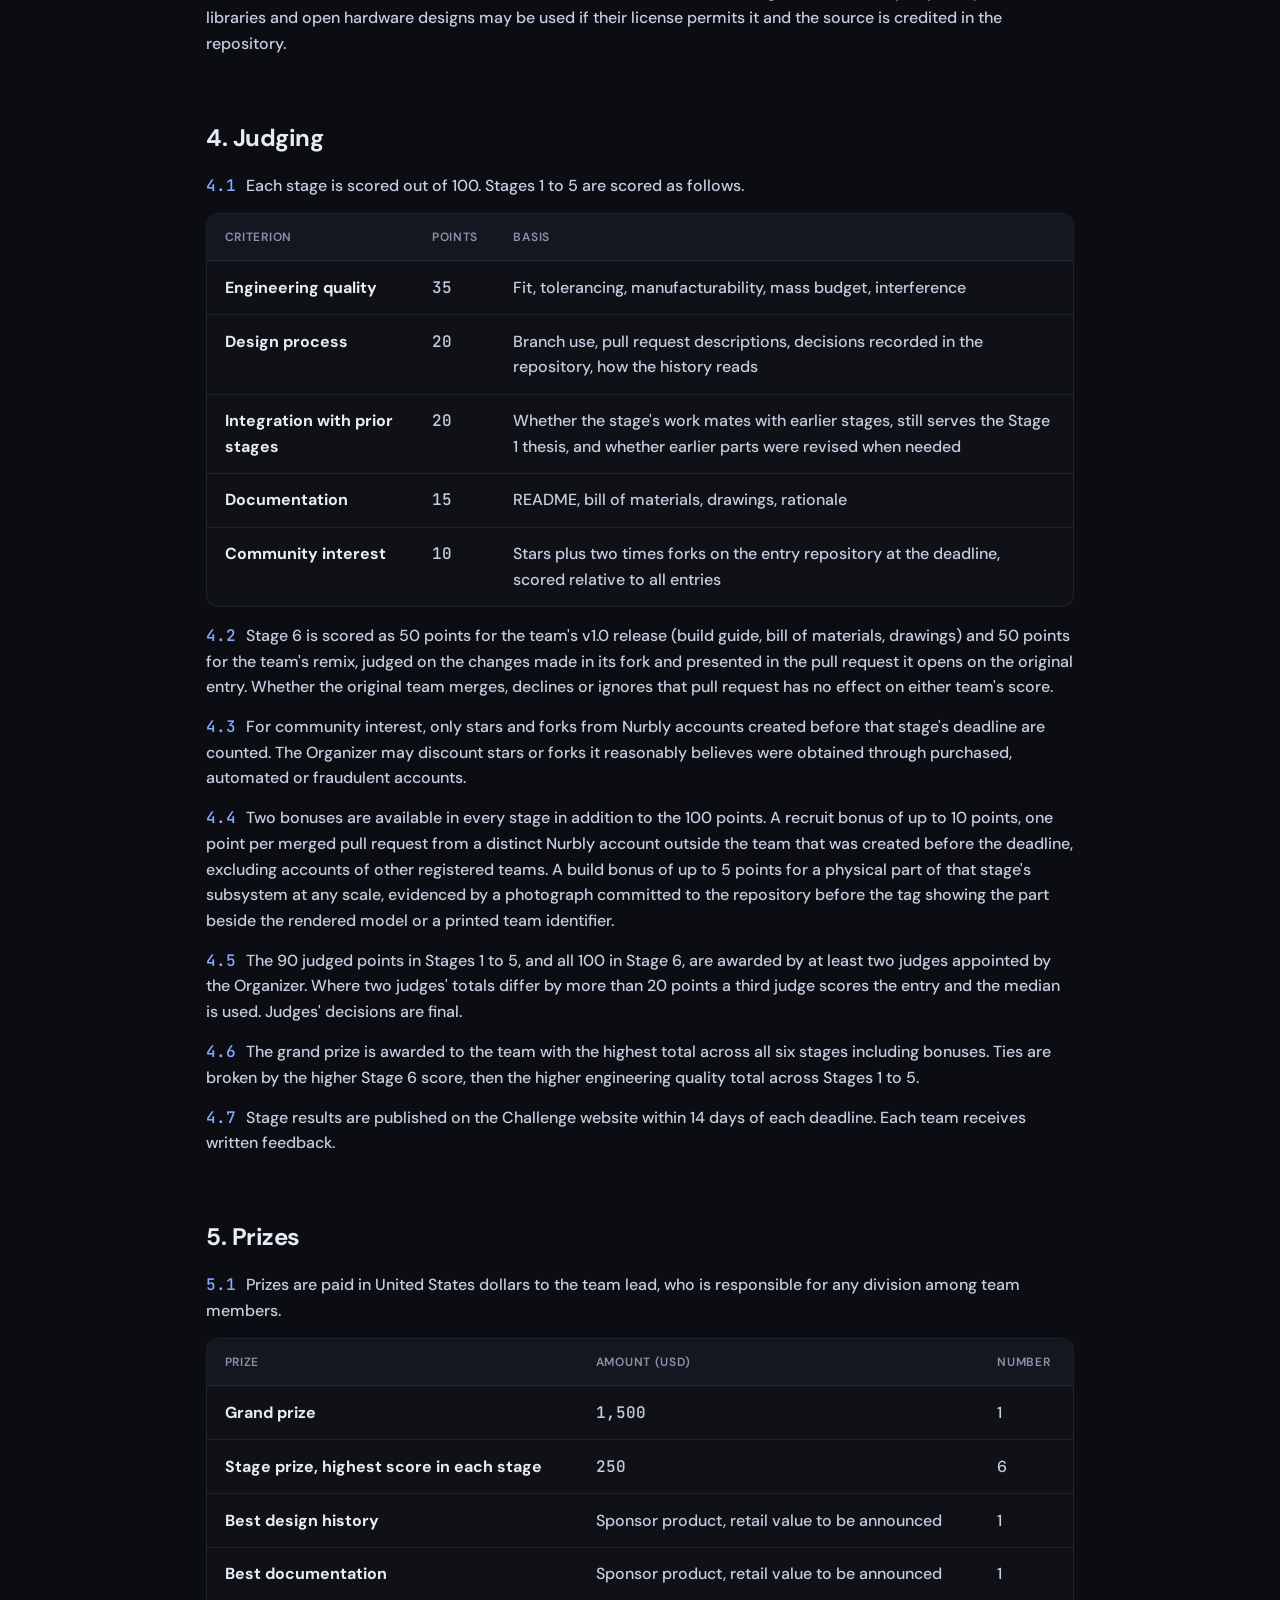
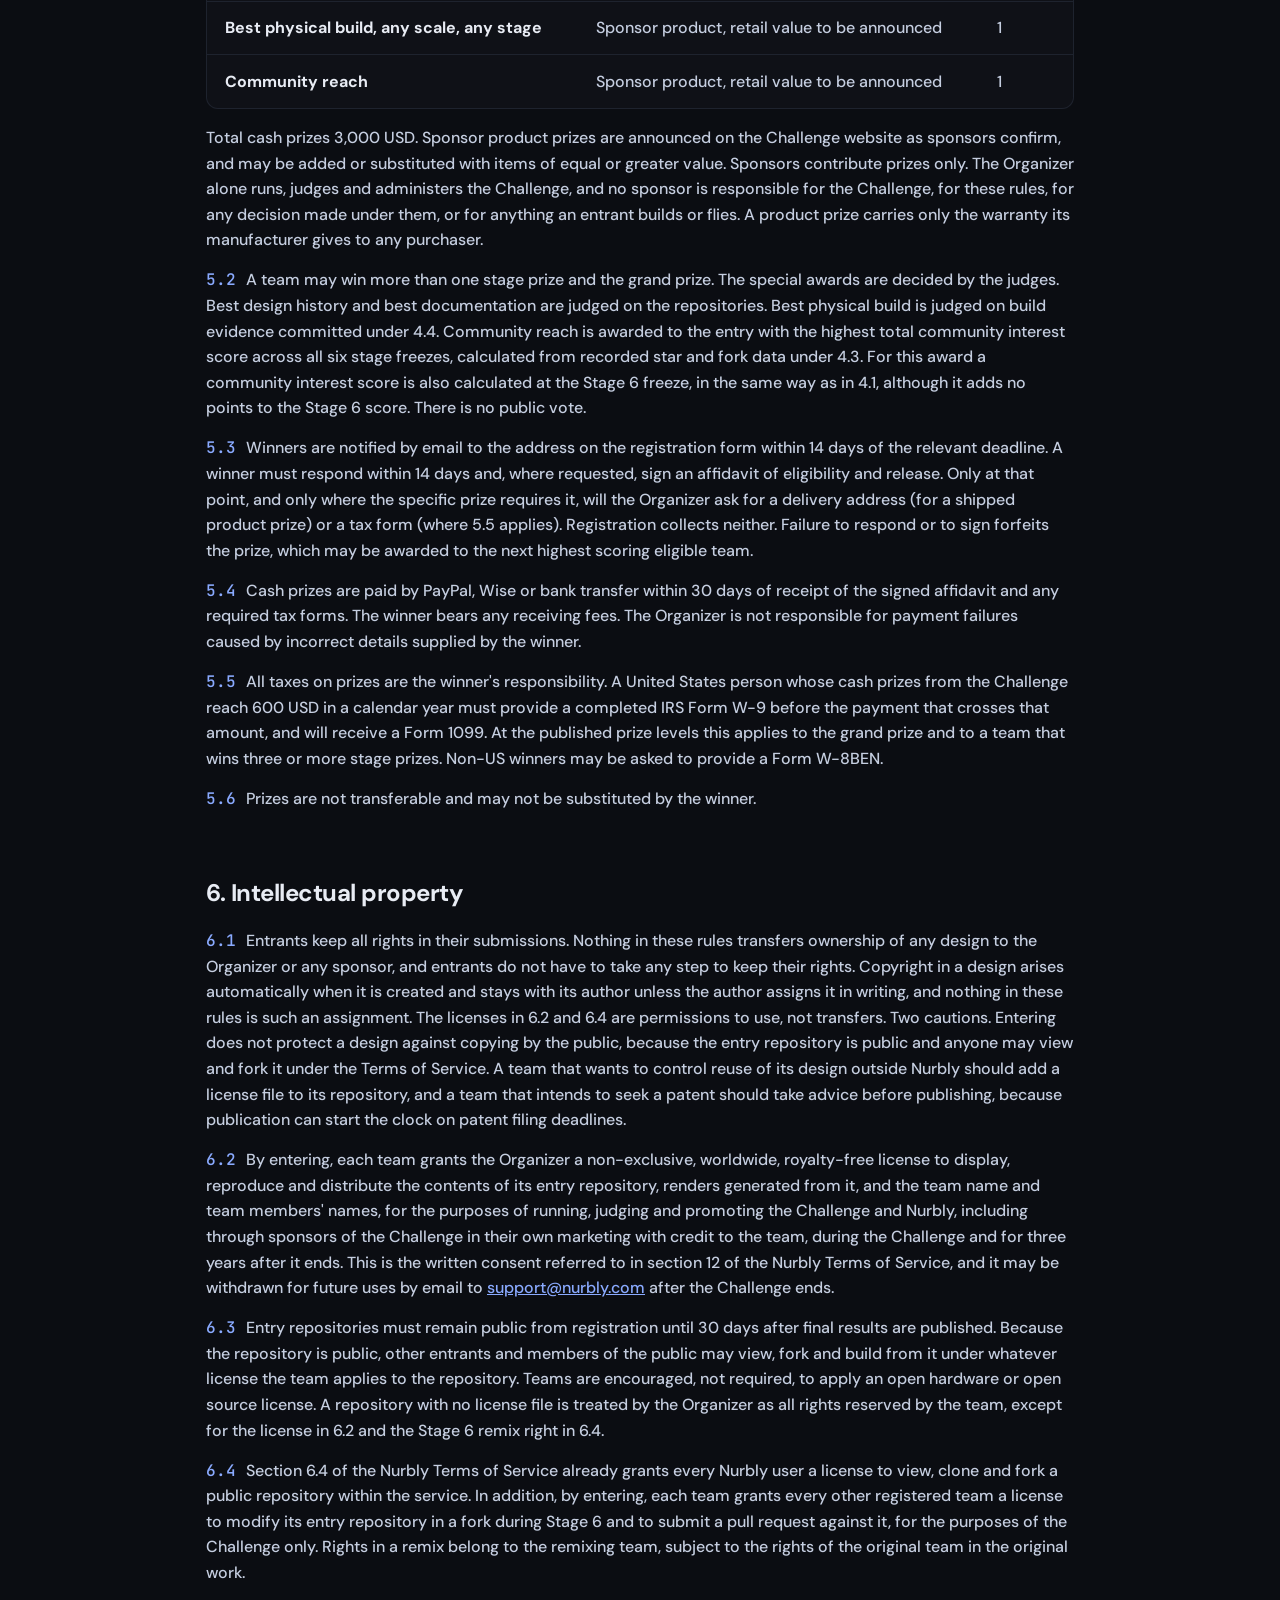
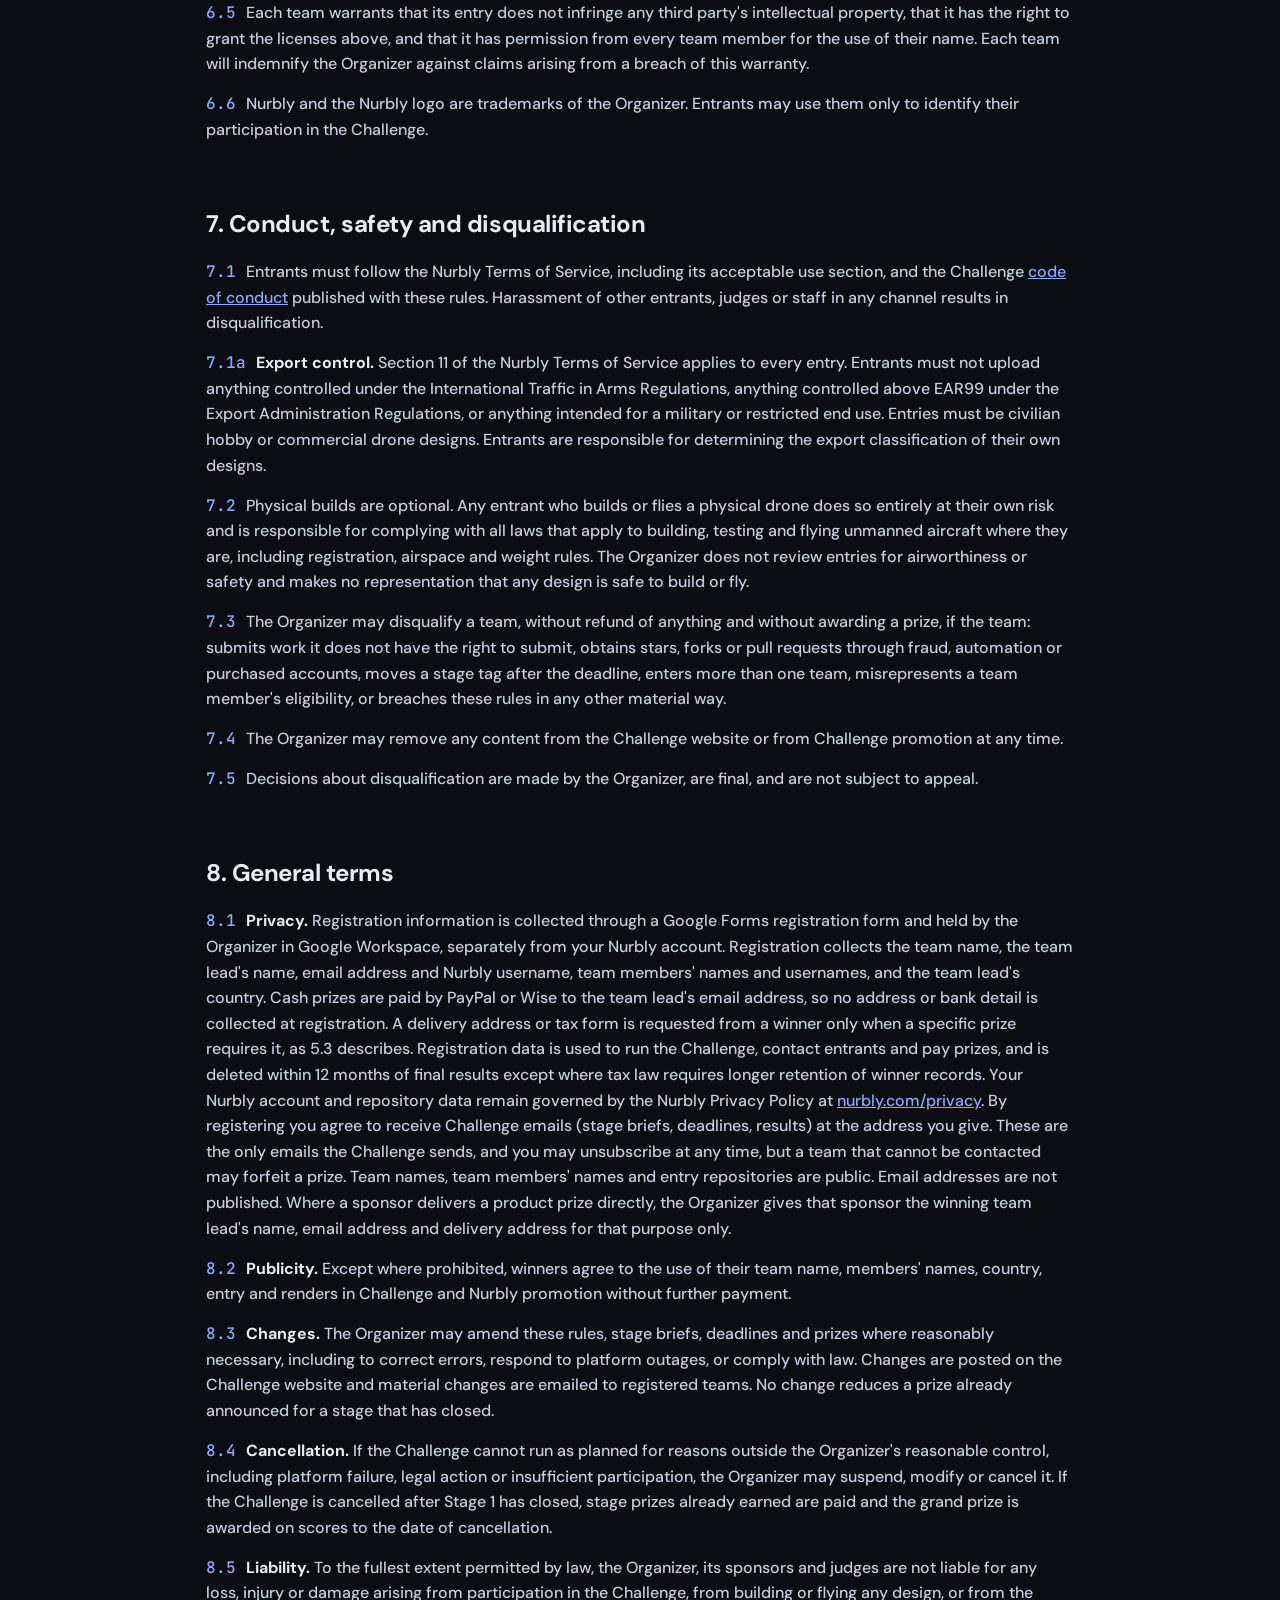
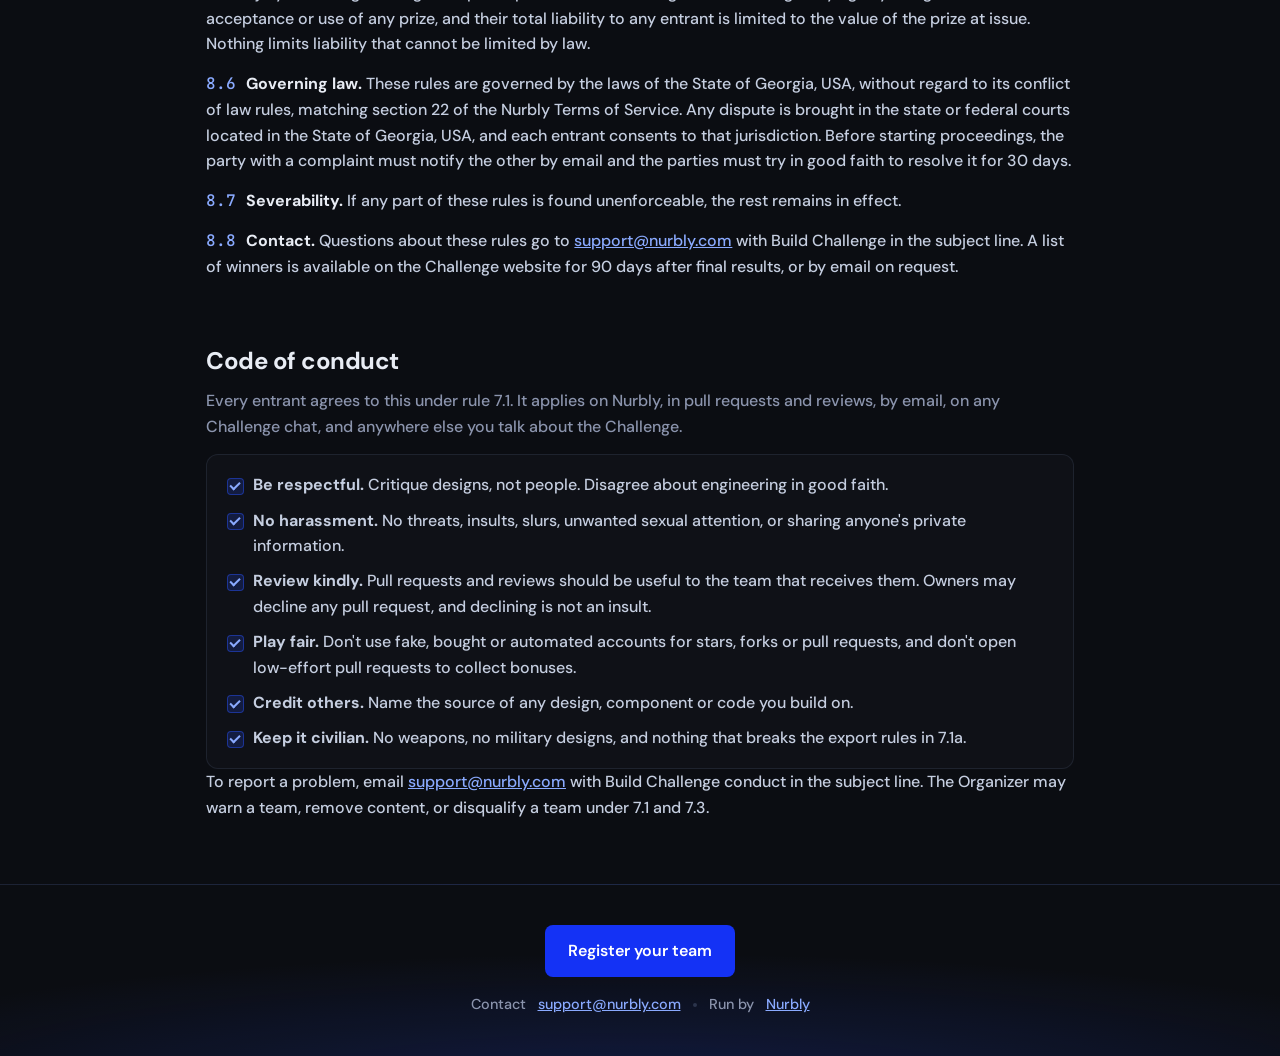
==== commit 8cc58b50: "Update the rules for judge-decided awards and Stage 6 Stage 6 is now 50 for the release and 50 for t" ====
--- a/rules.html
+++ b/rules.html
@@ -150,7 +150,7 @@
         </tbody>
       </table>
     </div>
-    <p id="r4-2"><b class="num">4.2</b> Stage 6 is scored as 40 points for the team's v1.0 release (build guide, bill of materials, drawings), 40 points for the remix pull request the team opens on another entry, and 20 points for how the team handles pull requests it receives, scored as a share of those received. A team that receives none is scored out of 80, on the first two parts only.</p>
+    <p id="r4-2"><b class="num">4.2</b> Stage 6 is scored as 50 points for the team's v1.0 release (build guide, bill of materials, drawings) and 50 points for the team's remix, judged on the changes made in its fork and presented in the pull request it opens on the original entry. Whether the original team merges, declines or ignores that pull request has no effect on either team's score.</p>
     <p id="r4-3"><b class="num">4.3</b> For community interest, only stars and forks from Nurbly accounts created before that stage's deadline are counted. The Organizer may discount stars or forks it reasonably believes were obtained through purchased, automated or fraudulent accounts.</p>
     <p id="r4-4"><b class="num">4.4</b> Two bonuses are available in every stage in addition to the 100 points. A recruit bonus of up to 10 points, one point per merged pull request from a distinct Nurbly account outside the team that was created before the deadline, excluding accounts of other registered teams. A build bonus of up to 5 points for a physical part of that stage's subsystem at any scale, evidenced by a photograph committed to the repository before the tag showing the part beside the rendered model or a printed team identifier.</p>
     <p id="r4-5"><b class="num">4.5</b> The 90 judged points in Stages 1 to 5, and all 100 in Stage 6, are awarded by at least two judges appointed by the Organizer. Where two judges' totals differ by more than 20 points a third judge scores the entry and the median is used. Judges' decisions are final.</p>
@@ -170,14 +170,15 @@
           <tr><td>Best design history</td><td data-label="Amount (USD)">Sponsor product, retail value to be announced</td><td data-label="Number">1</td></tr>
           <tr><td>Best documentation</td><td data-label="Amount (USD)">Sponsor product, retail value to be announced</td><td data-label="Number">1</td></tr>
           <tr><td>Best physical build, any scale, any stage</td><td data-label="Amount (USD)">Sponsor product, retail value to be announced</td><td data-label="Number">1</td></tr>
+          <tr><td>Community reach</td><td data-label="Amount (USD)">Sponsor product, retail value to be announced</td><td data-label="Number">1</td></tr>
         </tbody>
       </table>
     </div>
     <p>Total cash prizes 3,000 USD. Sponsor product prizes are announced on the Challenge website as sponsors confirm, and may be added or substituted with items of equal or greater value. Sponsors contribute prizes only. The Organizer alone runs, judges and administers the Challenge, and no sponsor is responsible for the Challenge, for these rules, for any decision made under them, or for anything an entrant builds or flies. A product prize carries only the warranty its manufacturer gives to any purchaser.</p>
-    <p id="r5-2"><b class="num">5.2</b> A team may win more than one stage prize and the grand prize. The three special awards are decided by a public vote on the Challenge website among Nurbly account holders, subject to the same account-age and fraud rules as community interest.</p>
-    <p id="r5-3"><b class="num">5.3</b> Winners are notified by email to the address on the registration form within 14 days of the relevant deadline. A winner must respond within 14 days and, where requested, sign an affidavit of eligibility and release. Failure to respond or to sign forfeits the prize, which may be awarded to the next highest scoring eligible team.</p>
+    <p id="r5-2"><b class="num">5.2</b> A team may win more than one stage prize and the grand prize. The special awards are decided by the judges. Best design history and best documentation are judged on the repositories. Best physical build is judged on build evidence committed under 4.4. Community reach is awarded to the entry with the highest total community interest score across all six stage freezes, calculated from recorded star and fork data under 4.3. For this award a community interest score is also calculated at the Stage 6 freeze, in the same way as in 4.1, although it adds no points to the Stage 6 score. There is no public vote.</p>
+    <p id="r5-3"><b class="num">5.3</b> Winners are notified by email to the address on the registration form within 14 days of the relevant deadline. A winner must respond within 14 days and, where requested, sign an affidavit of eligibility and release. Only at that point, and only where the specific prize requires it, will the Organizer ask for a delivery address (for a shipped product prize) or a tax form (where 5.5 applies). Registration collects neither. Failure to respond or to sign forfeits the prize, which may be awarded to the next highest scoring eligible team.</p>
     <p id="r5-4"><b class="num">5.4</b> Cash prizes are paid by PayPal, Wise or bank transfer within 30 days of receipt of the signed affidavit and any required tax forms. The winner bears any receiving fees. The Organizer is not responsible for payment failures caused by incorrect details supplied by the winner.</p>
-    <p id="r5-5"><b class="num">5.5</b> All taxes on prizes are the winner's responsibility. United States persons receiving 600 USD or more in a calendar year must provide a completed IRS Form W-9 before payment and will receive a Form 1099. Non-US winners may be asked to provide a Form W-8BEN.</p>
+    <p id="r5-5"><b class="num">5.5</b> All taxes on prizes are the winner's responsibility. A United States person whose cash prizes from the Challenge reach 600 USD in a calendar year must provide a completed IRS Form W-9 before the payment that crosses that amount, and will receive a Form 1099. At the published prize levels this applies to the grand prize and to a team that wins three or more stage prizes. Non-US winners may be asked to provide a Form W-8BEN.</p>
     <p id="r5-6"><b class="num">5.6</b> Prizes are not transferable and may not be substituted by the winner.</p>
   </section>
 
@@ -203,7 +204,7 @@
 
   <section id="s8">
     <h2>8. General terms</h2>
-    <p id="r8-1"><b class="num">8.1</b> <b>Privacy.</b> Registration information is collected through a Google Forms registration form and held by the Organizer in Google Workspace, separately from your Nurbly account. It is used to run the Challenge, contact entrants, pay prizes and meet tax obligations, and is deleted within 12 months of final results except where tax law requires longer retention of winner records. Your Nurbly account and repository data remain governed by the Nurbly Privacy Policy at <a href="https://nurbly.com/privacy">nurbly.com/privacy</a>. By registering you agree to receive Challenge emails (stage briefs, deadlines, results) at the address you give. These are the only emails the Challenge sends, and you may unsubscribe at any time, but a team that cannot be contacted may forfeit a prize. Team names, team members' names and entry repositories are public. Email addresses are not published. Where a sponsor delivers a product prize directly, the Organizer gives that sponsor the winning team lead's name, email address and delivery address for that purpose only.</p>
+    <p id="r8-1"><b class="num">8.1</b> <b>Privacy.</b> Registration information is collected through a Google Forms registration form and held by the Organizer in Google Workspace, separately from your Nurbly account. Registration collects the team name, the team lead's name, email address and Nurbly username, team members' names and usernames, and the team lead's country. Cash prizes are paid by PayPal or Wise to the team lead's email address, so no address or bank detail is collected at registration. A delivery address or tax form is requested from a winner only when a specific prize requires it, as 5.3 describes. Registration data is used to run the Challenge, contact entrants and pay prizes, and is deleted within 12 months of final results except where tax law requires longer retention of winner records. Your Nurbly account and repository data remain governed by the Nurbly Privacy Policy at <a href="https://nurbly.com/privacy">nurbly.com/privacy</a>. By registering you agree to receive Challenge emails (stage briefs, deadlines, results) at the address you give. These are the only emails the Challenge sends, and you may unsubscribe at any time, but a team that cannot be contacted may forfeit a prize. Team names, team members' names and entry repositories are public. Email addresses are not published. Where a sponsor delivers a product prize directly, the Organizer gives that sponsor the winning team lead's name, email address and delivery address for that purpose only.</p>
     <p id="r8-2"><b class="num">8.2</b> <b>Publicity.</b> Except where prohibited, winners agree to the use of their team name, members' names, country, entry and renders in Challenge and Nurbly promotion without further payment.</p>
     <p id="r8-3"><b class="num">8.3</b> <b>Changes.</b> The Organizer may amend these rules, stage briefs, deadlines and prizes where reasonably necessary, including to correct errors, respond to platform outages, or comply with law. Changes are posted on the Challenge website and material changes are emailed to registered teams. No change reduces a prize already announced for a stage that has closed.</p>
     <p id="r8-4"><b class="num">8.4</b> <b>Cancellation.</b> If the Challenge cannot run as planned for reasons outside the Organizer's reasonable control, including platform failure, legal action or insufficient participation, the Organizer may suspend, modify or cancel it. If the Challenge is cancelled after Stage 1 has closed, stage prizes already earned are paid and the grand prize is awarded on scores to the date of cancellation.</p>
@@ -221,7 +222,7 @@
         <li><b>Be respectful.</b> Critique designs, not people. Disagree about engineering in good faith.</li>
         <li><b>No harassment.</b> No threats, insults, slurs, unwanted sexual attention, or sharing anyone's private information.</li>
         <li><b>Review kindly.</b> Pull requests and reviews should be useful to the team that receives them. Owners may decline any pull request, and declining is not an insult.</li>
-        <li><b>Play fair.</b> Don't use fake, bought or automated accounts for stars, forks, pull requests or votes, and don't open low-effort pull requests to collect bonuses.</li>
+        <li><b>Play fair.</b> Don't use fake, bought or automated accounts for stars, forks or pull requests, and don't open low-effort pull requests to collect bonuses.</li>
         <li><b>Credit others.</b> Name the source of any design, component or code you build on.</li>
         <li><b>Keep it civilian.</b> No weapons, no military designs, and nothing that breaks the export rules in 7.1a.</li>
       </ul>
--- a/style.css
+++ b/style.css
@@ -373,7 +373,6 @@
   .hero h1 { font-size: 3.5rem; }
   .grid-4 { grid-template-columns: repeat(2, 1fr); }
   .grid-3 { grid-template-columns: repeat(2, 1fr); }
-  .card-grand { grid-column: 1 / -1; }
   .checks { grid-template-columns: 1fr 1fr; }
   .toc ol { grid-template-columns: 1fr 1fr; }
 }
@@ -381,4 +380,6 @@
 @media (min-width: 860px) {
   .grid-4 { grid-template-columns: repeat(4, 1fr); }
   .grid-3 { grid-template-columns: repeat(4, 1fr); }
-}
+  /* Cash prizes share the first row; the four sponsor prizes fill the second */
+  .card-cash { grid-column: span 2; }
+}
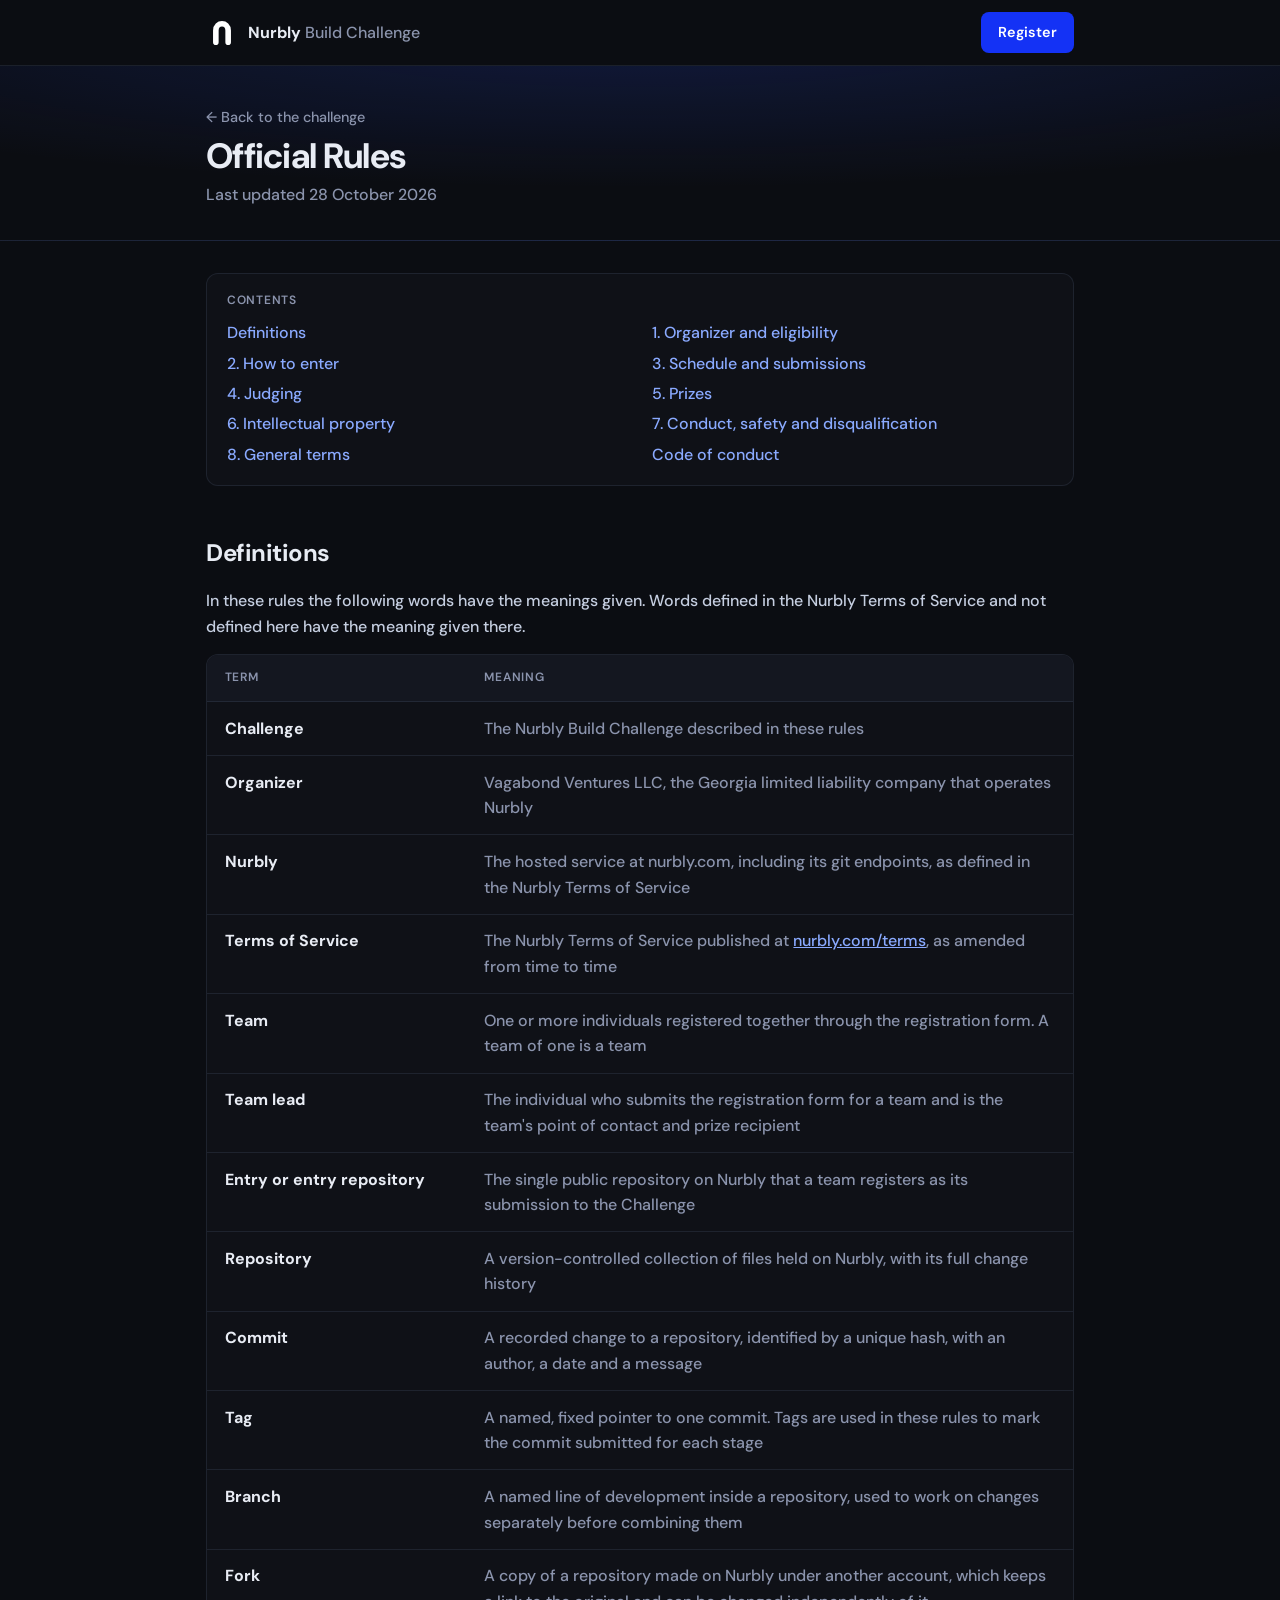
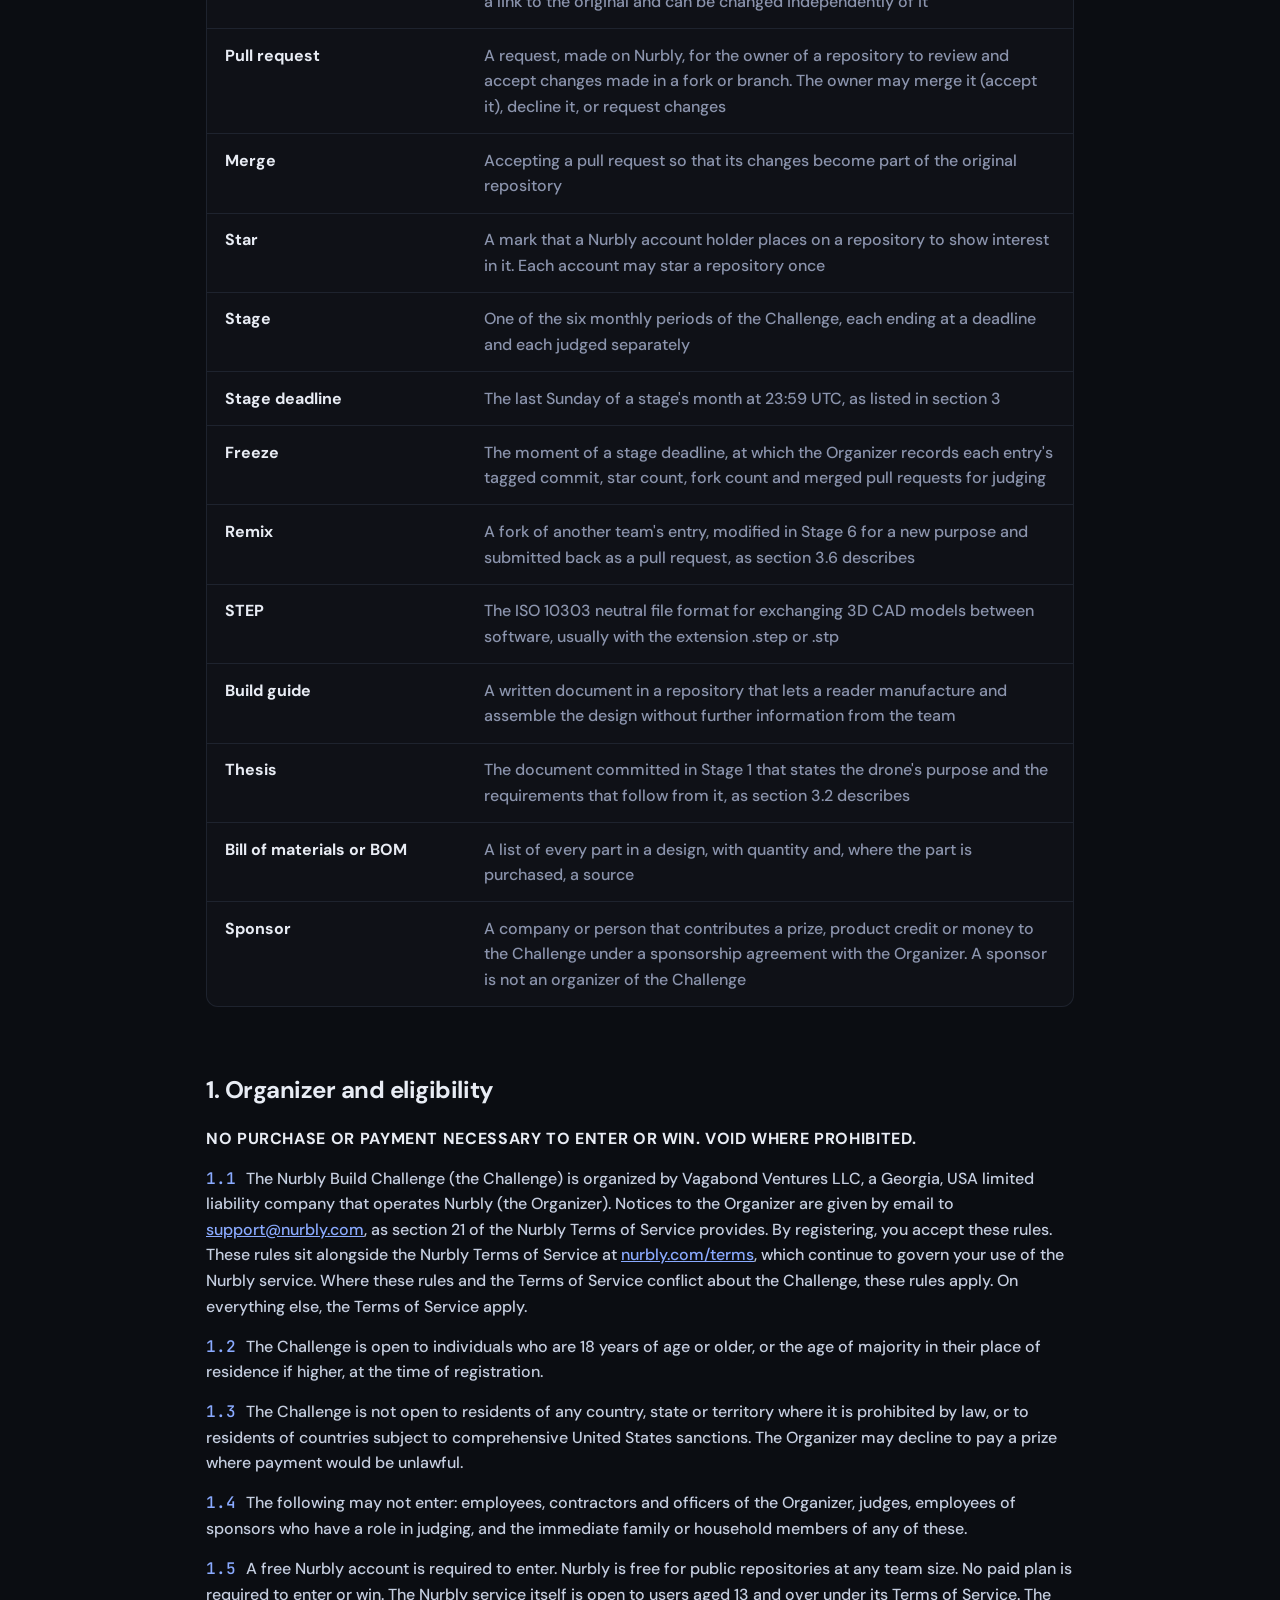
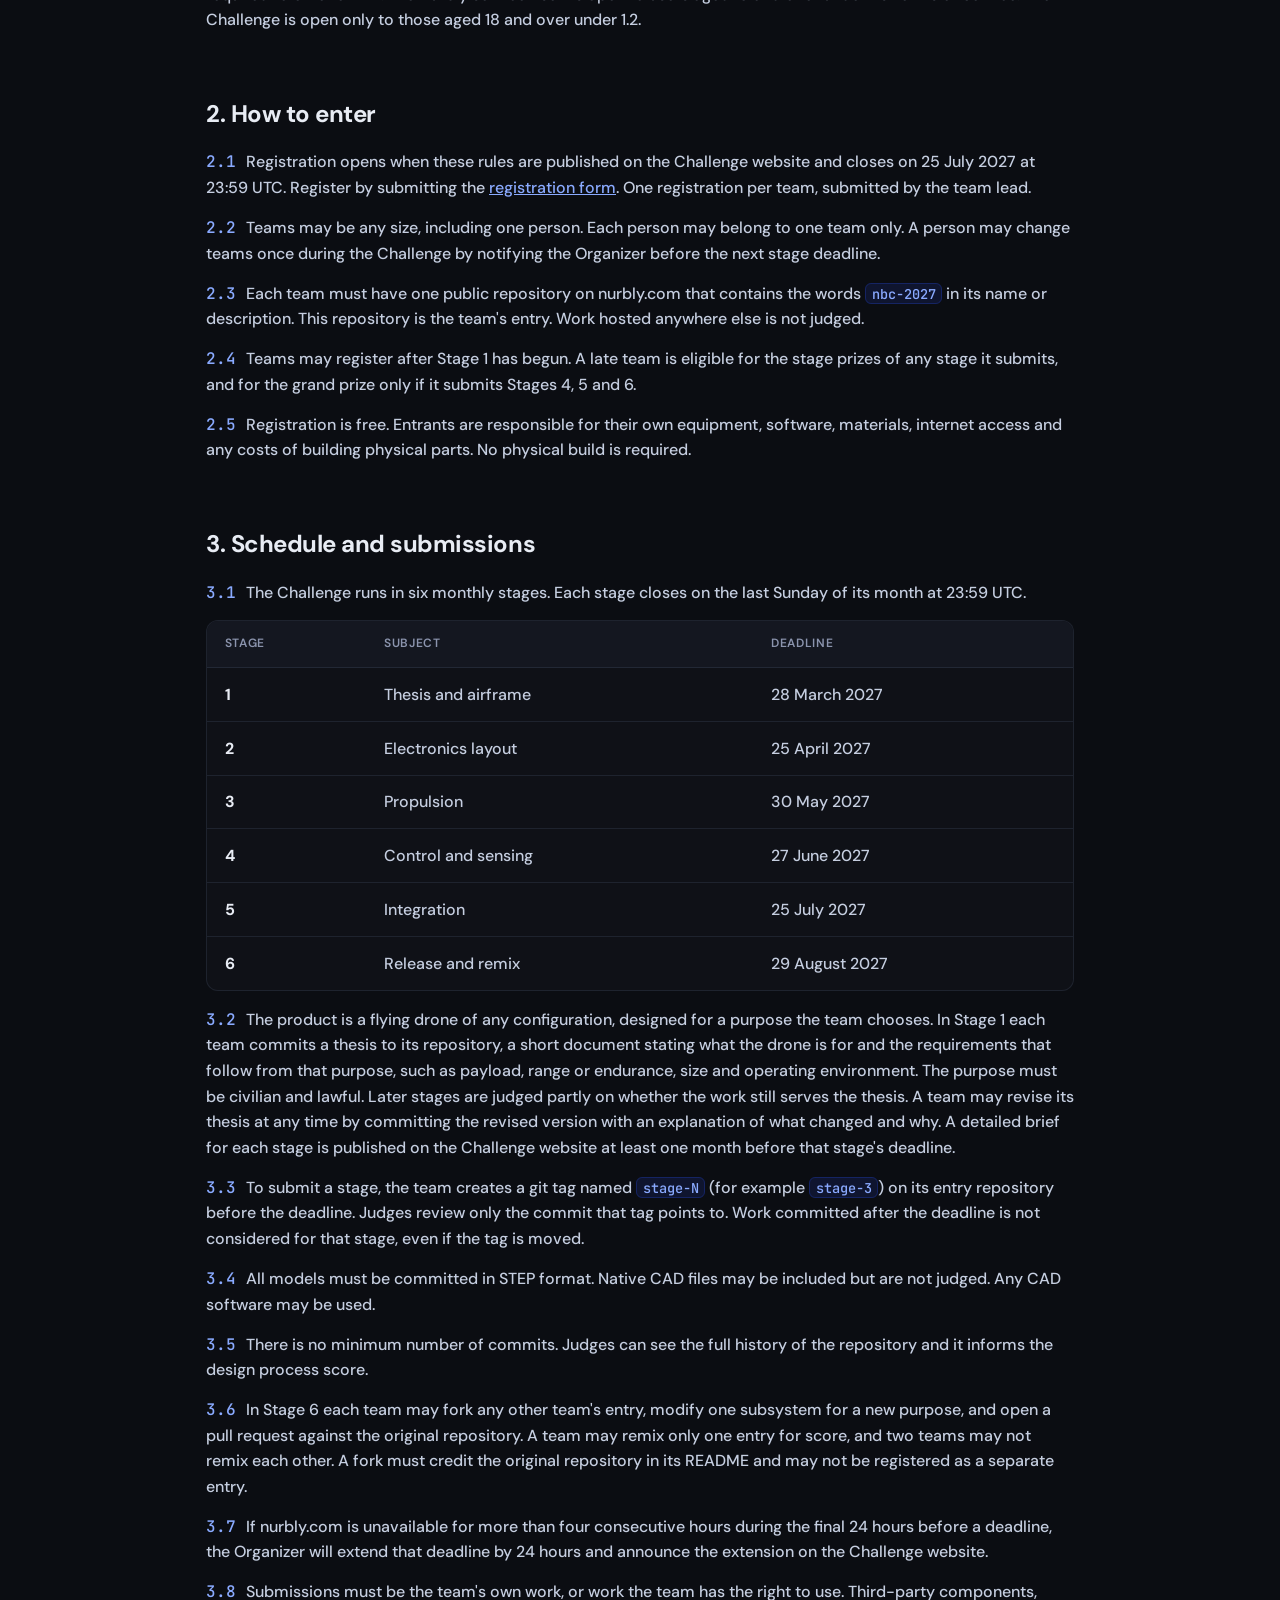
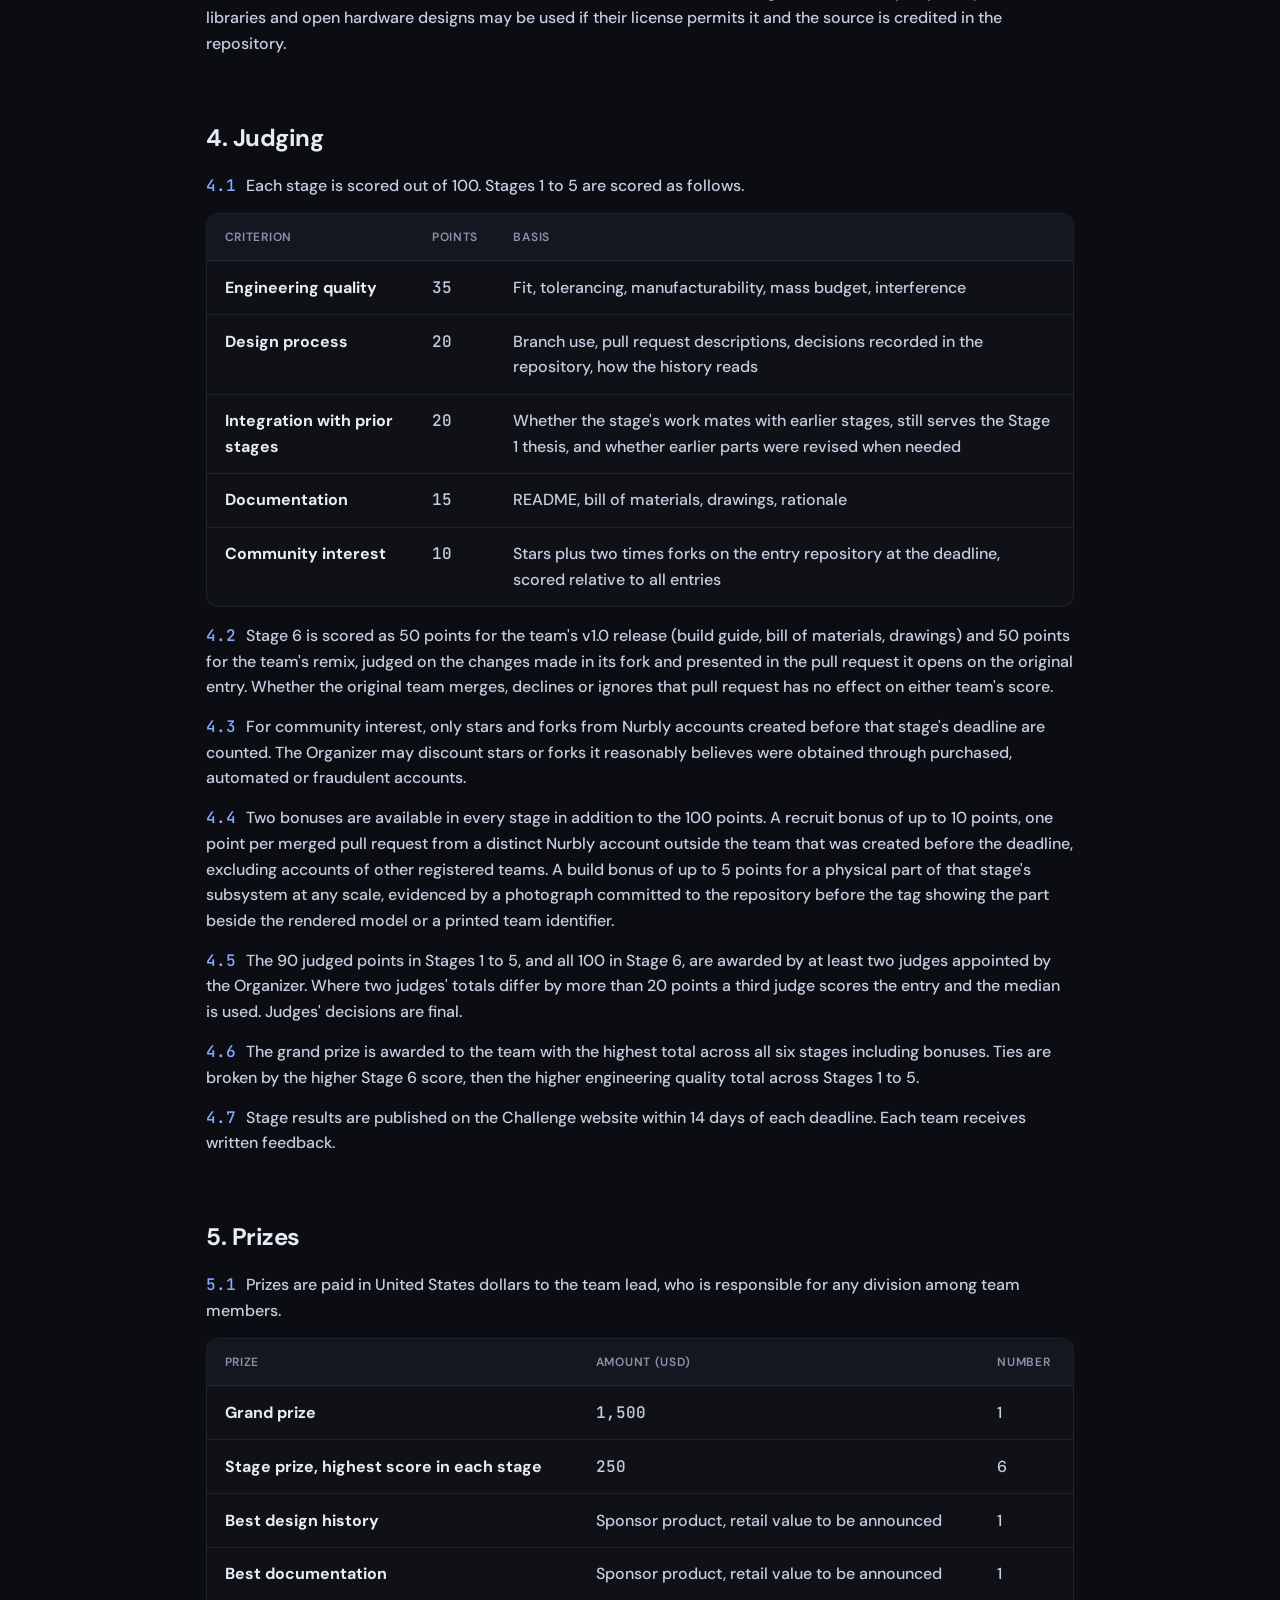
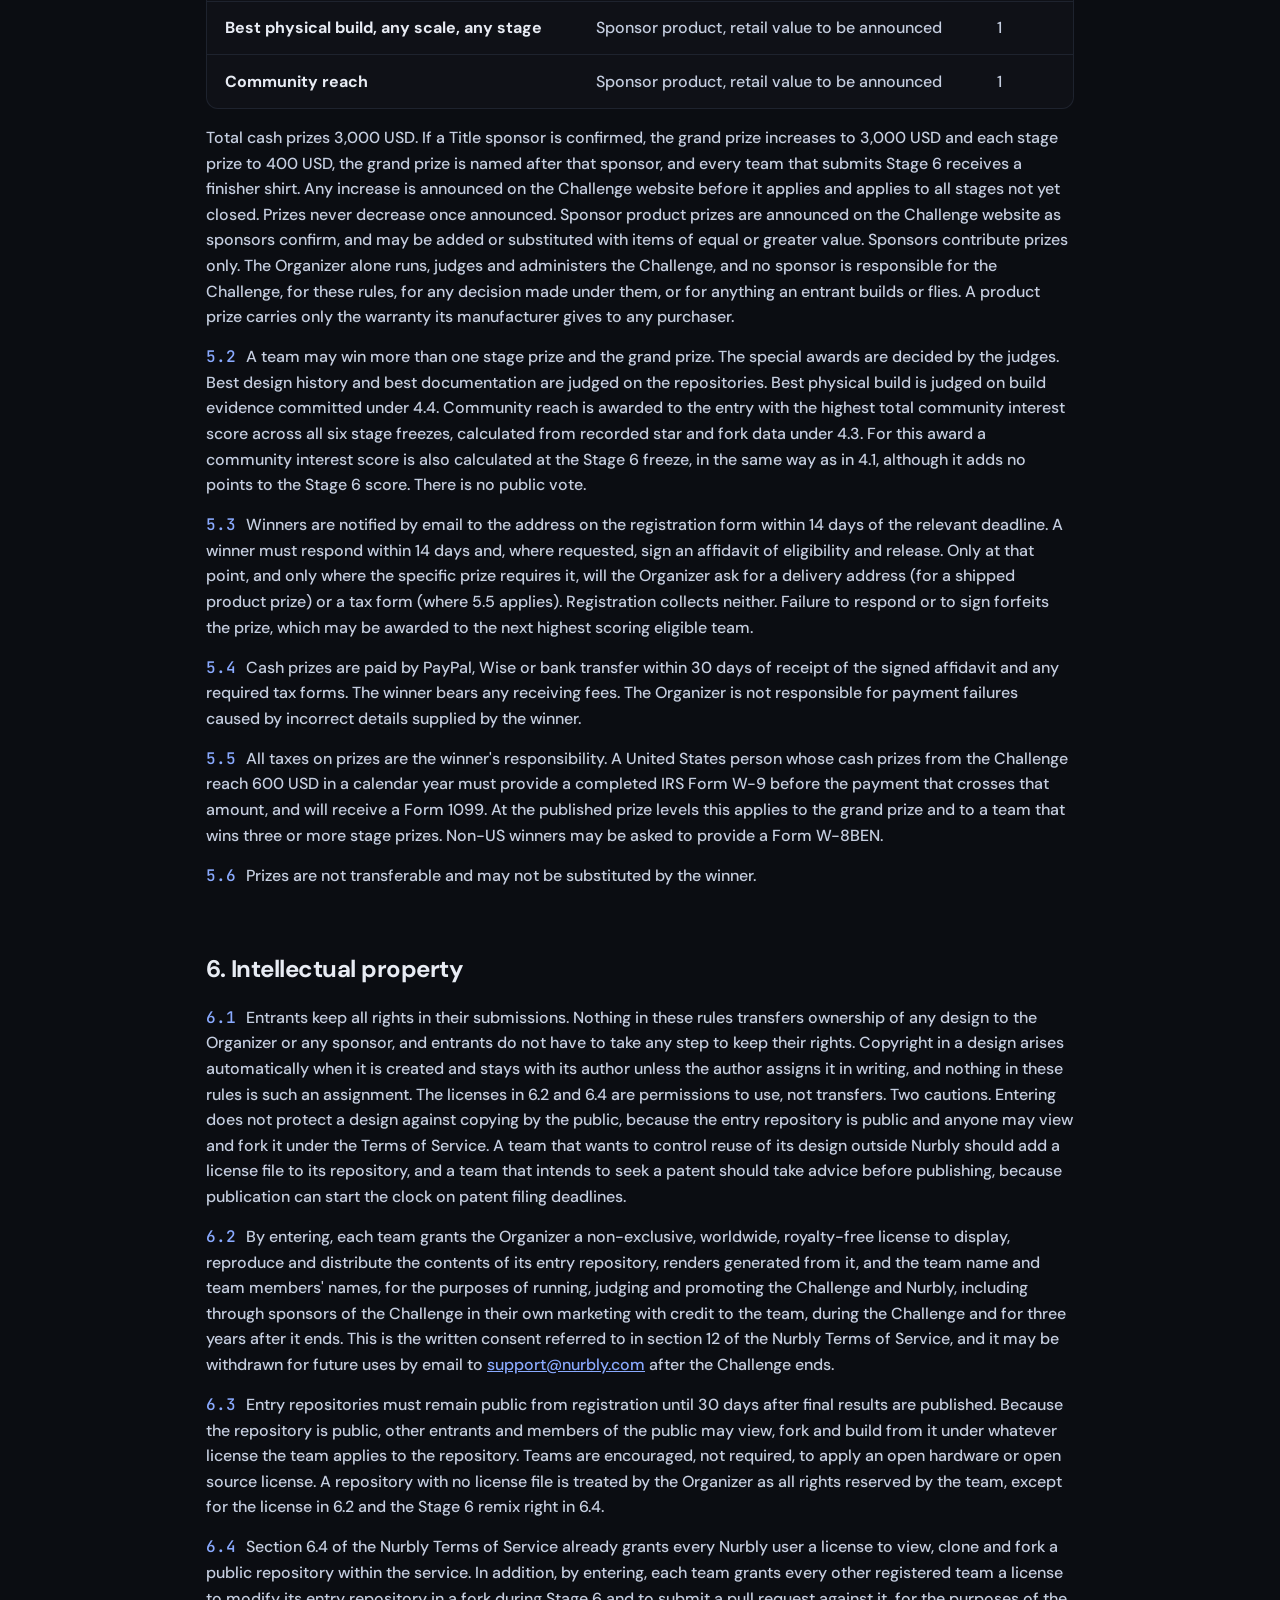
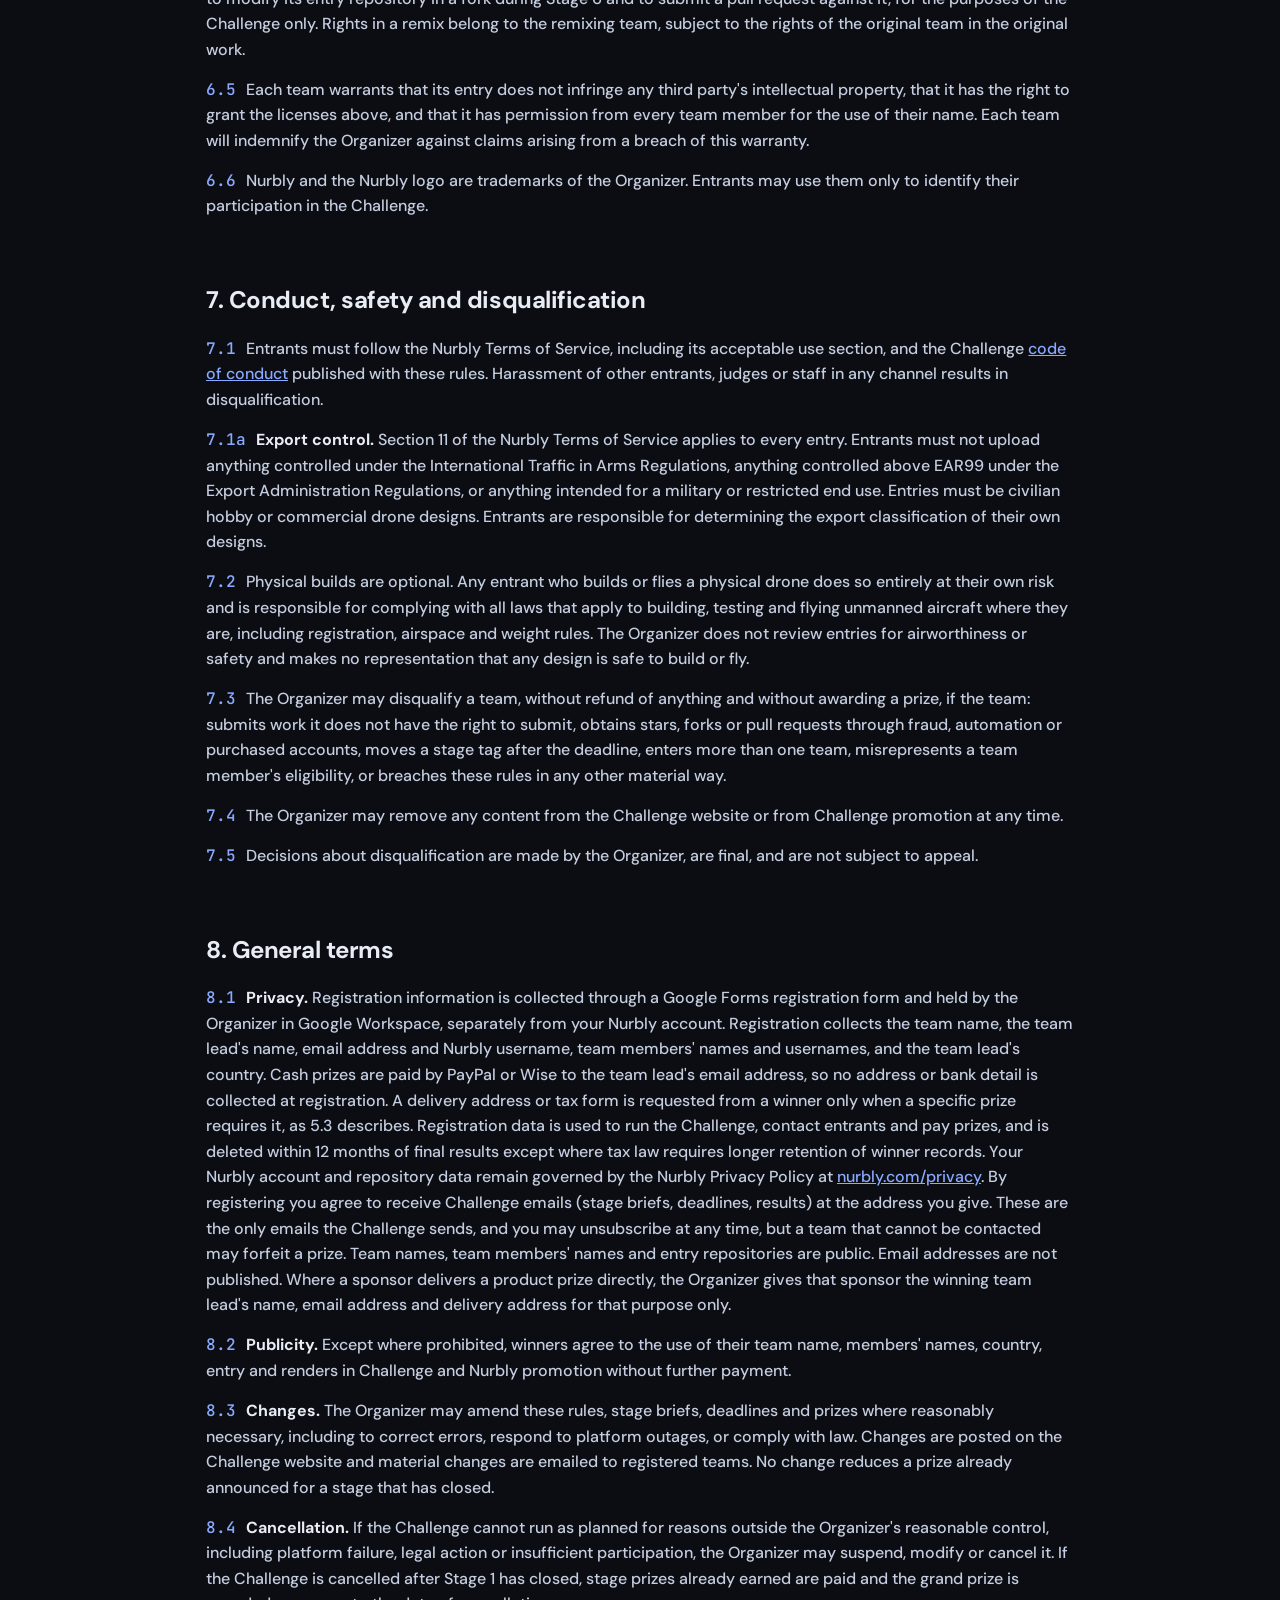
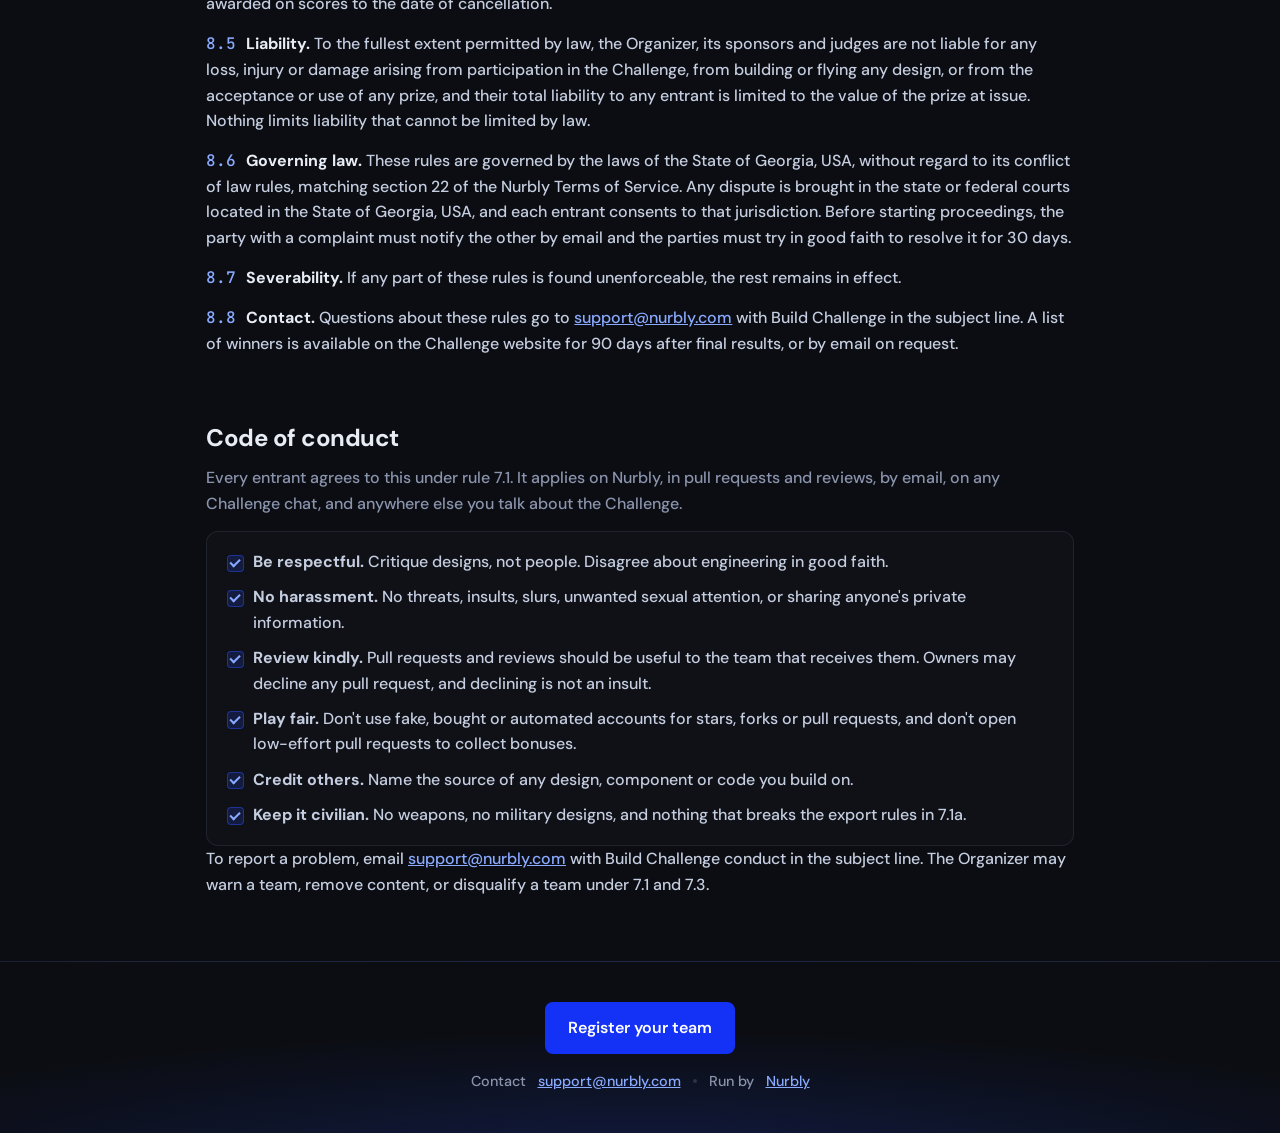
==== commit 300d56cd: "Add the Title sponsor prize increase to rule 5.1 Co-Authored-By: Claude Opus 5.5 <noreply@anthropic." ====
--- a/rules.html
+++ b/rules.html
@@ -174,7 +174,7 @@
         </tbody>
       </table>
     </div>
-    <p>Total cash prizes 3,000 USD. Sponsor product prizes are announced on the Challenge website as sponsors confirm, and may be added or substituted with items of equal or greater value. Sponsors contribute prizes only. The Organizer alone runs, judges and administers the Challenge, and no sponsor is responsible for the Challenge, for these rules, for any decision made under them, or for anything an entrant builds or flies. A product prize carries only the warranty its manufacturer gives to any purchaser.</p>
+    <p>Total cash prizes 3,000 USD. If a Title sponsor is confirmed, the grand prize increases to 3,000 USD and each stage prize to 400 USD, the grand prize is named after that sponsor, and every team that submits Stage 6 receives a finisher shirt. Any increase is announced on the Challenge website before it applies and applies to all stages not yet closed. Prizes never decrease once announced. Sponsor product prizes are announced on the Challenge website as sponsors confirm, and may be added or substituted with items of equal or greater value. Sponsors contribute prizes only. The Organizer alone runs, judges and administers the Challenge, and no sponsor is responsible for the Challenge, for these rules, for any decision made under them, or for anything an entrant builds or flies. A product prize carries only the warranty its manufacturer gives to any purchaser.</p>
     <p id="r5-2"><b class="num">5.2</b> A team may win more than one stage prize and the grand prize. The special awards are decided by the judges. Best design history and best documentation are judged on the repositories. Best physical build is judged on build evidence committed under 4.4. Community reach is awarded to the entry with the highest total community interest score across all six stage freezes, calculated from recorded star and fork data under 4.3. For this award a community interest score is also calculated at the Stage 6 freeze, in the same way as in 4.1, although it adds no points to the Stage 6 score. There is no public vote.</p>
     <p id="r5-3"><b class="num">5.3</b> Winners are notified by email to the address on the registration form within 14 days of the relevant deadline. A winner must respond within 14 days and, where requested, sign an affidavit of eligibility and release. Only at that point, and only where the specific prize requires it, will the Organizer ask for a delivery address (for a shipped product prize) or a tax form (where 5.5 applies). Registration collects neither. Failure to respond or to sign forfeits the prize, which may be awarded to the next highest scoring eligible team.</p>
     <p id="r5-4"><b class="num">5.4</b> Cash prizes are paid by PayPal, Wise or bank transfer within 30 days of receipt of the signed affidavit and any required tax forms. The winner bears any receiving fees. The Organizer is not responsible for payment failures caused by incorrect details supplied by the winner.</p>
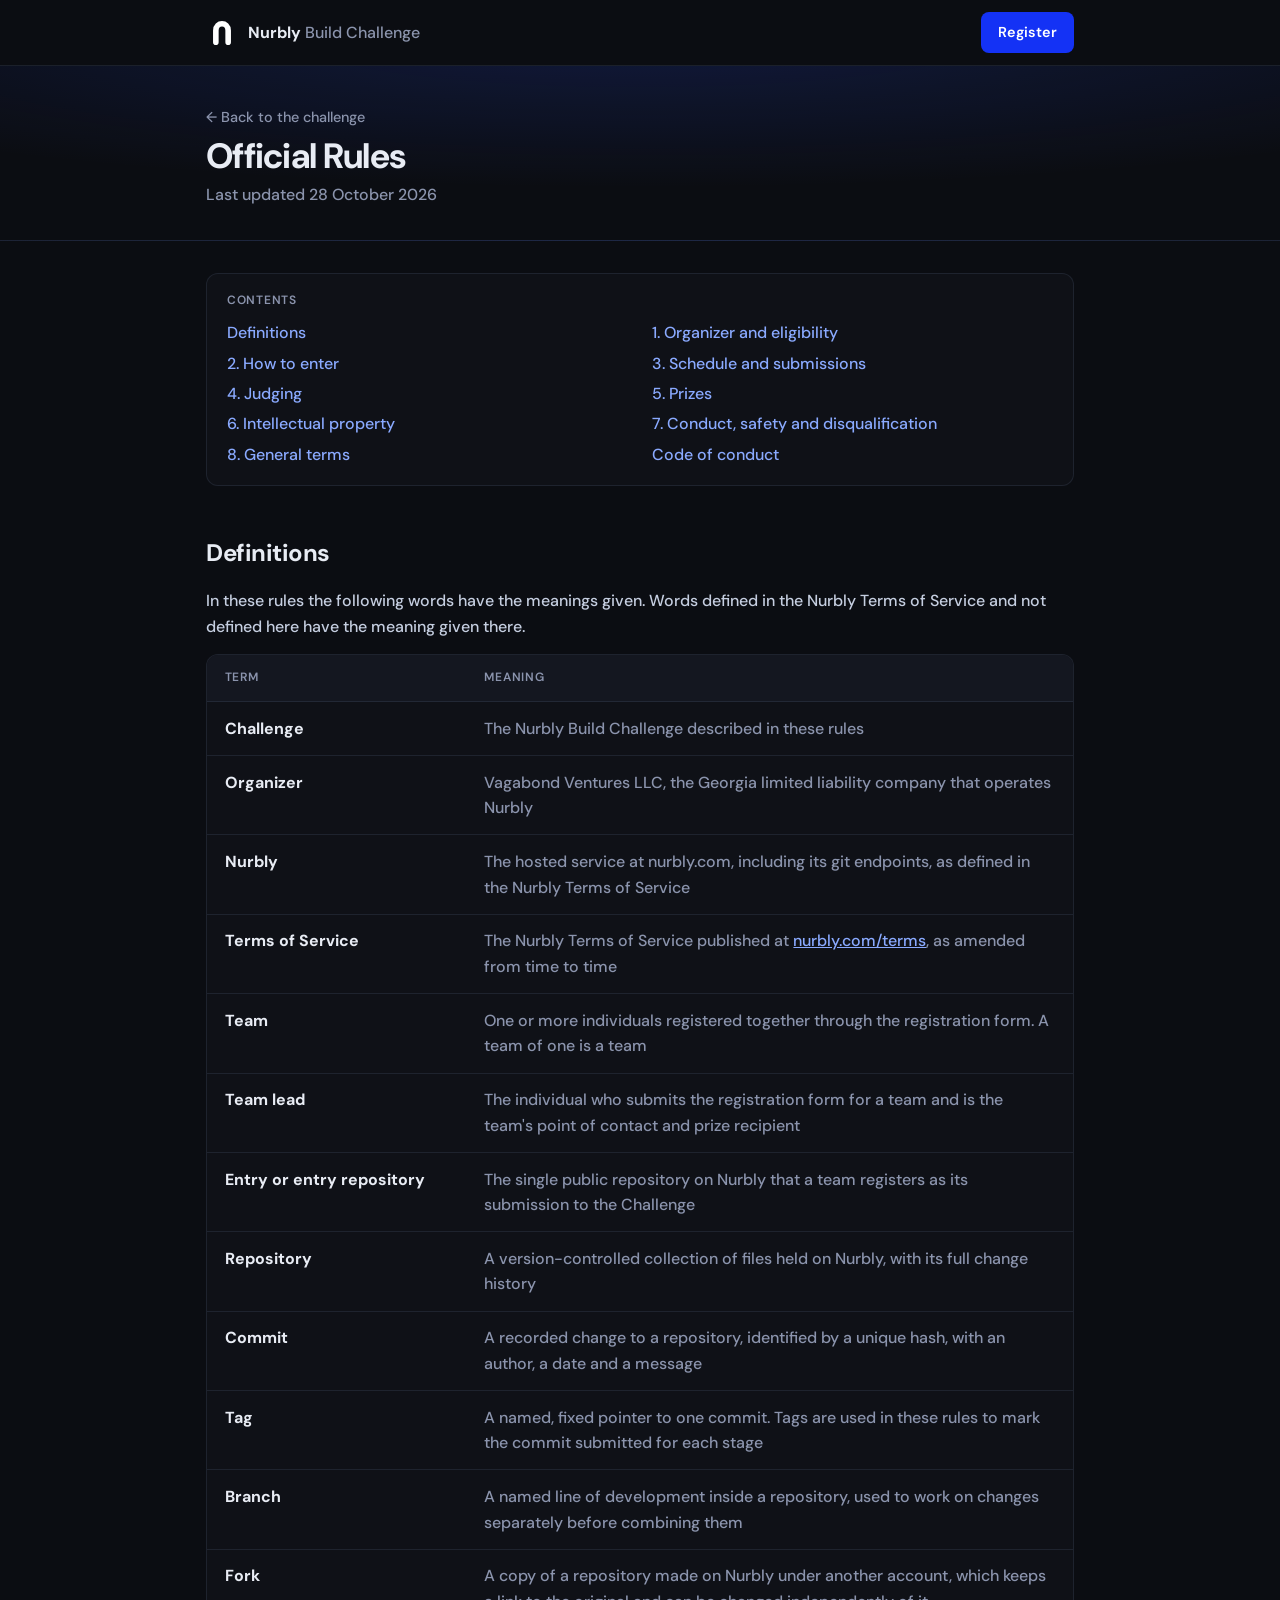
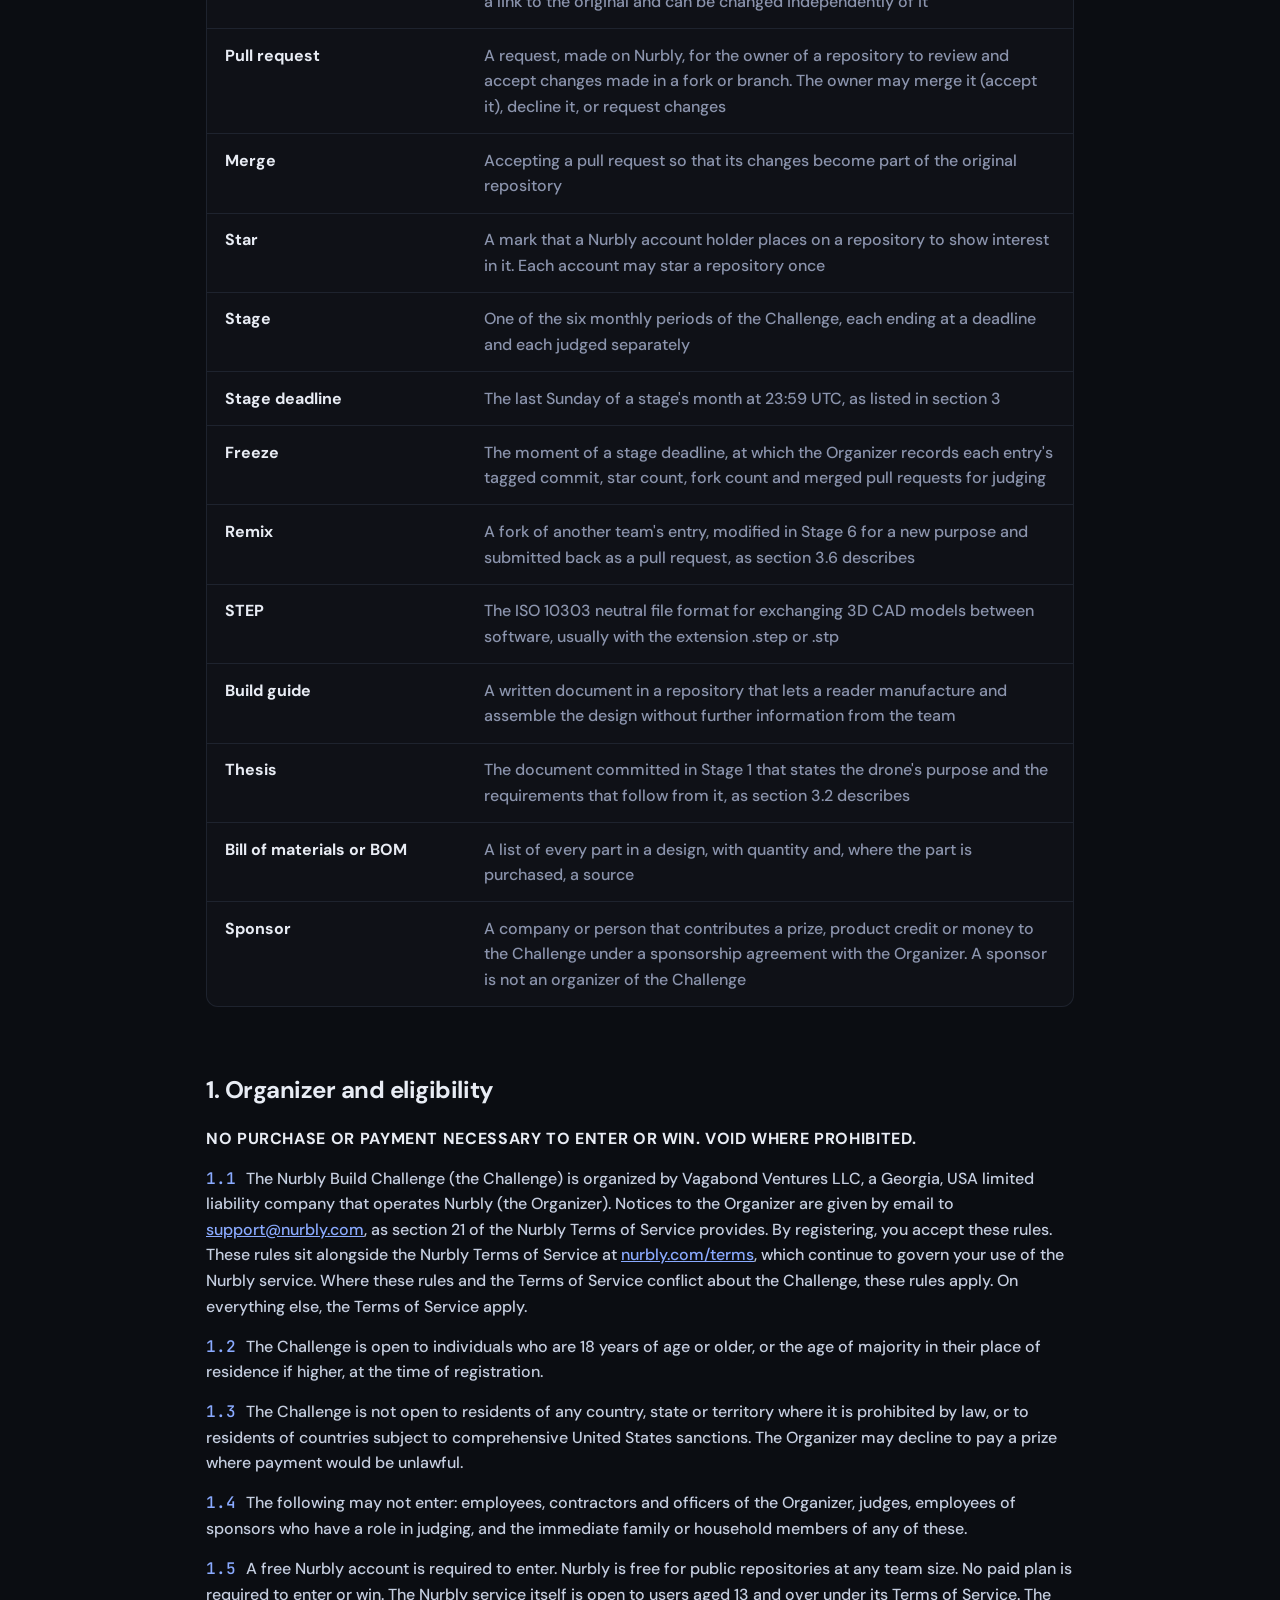
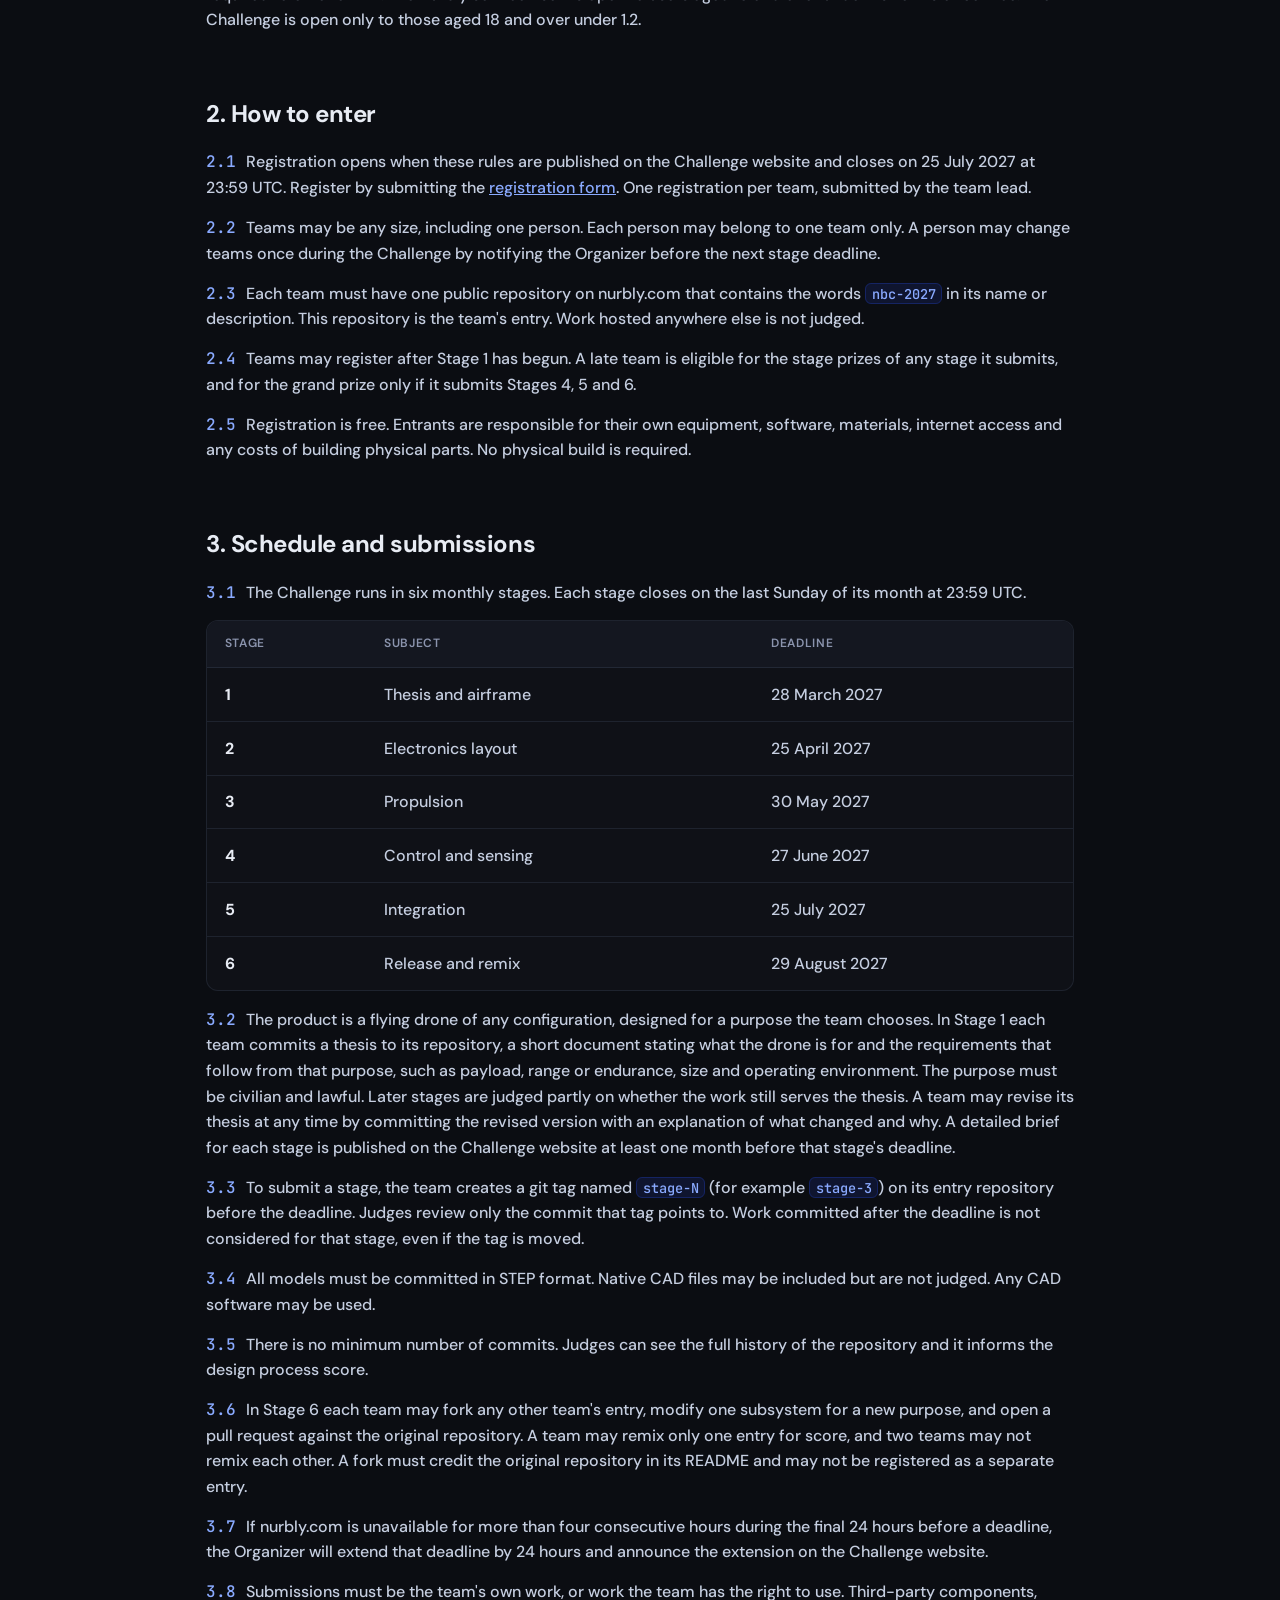
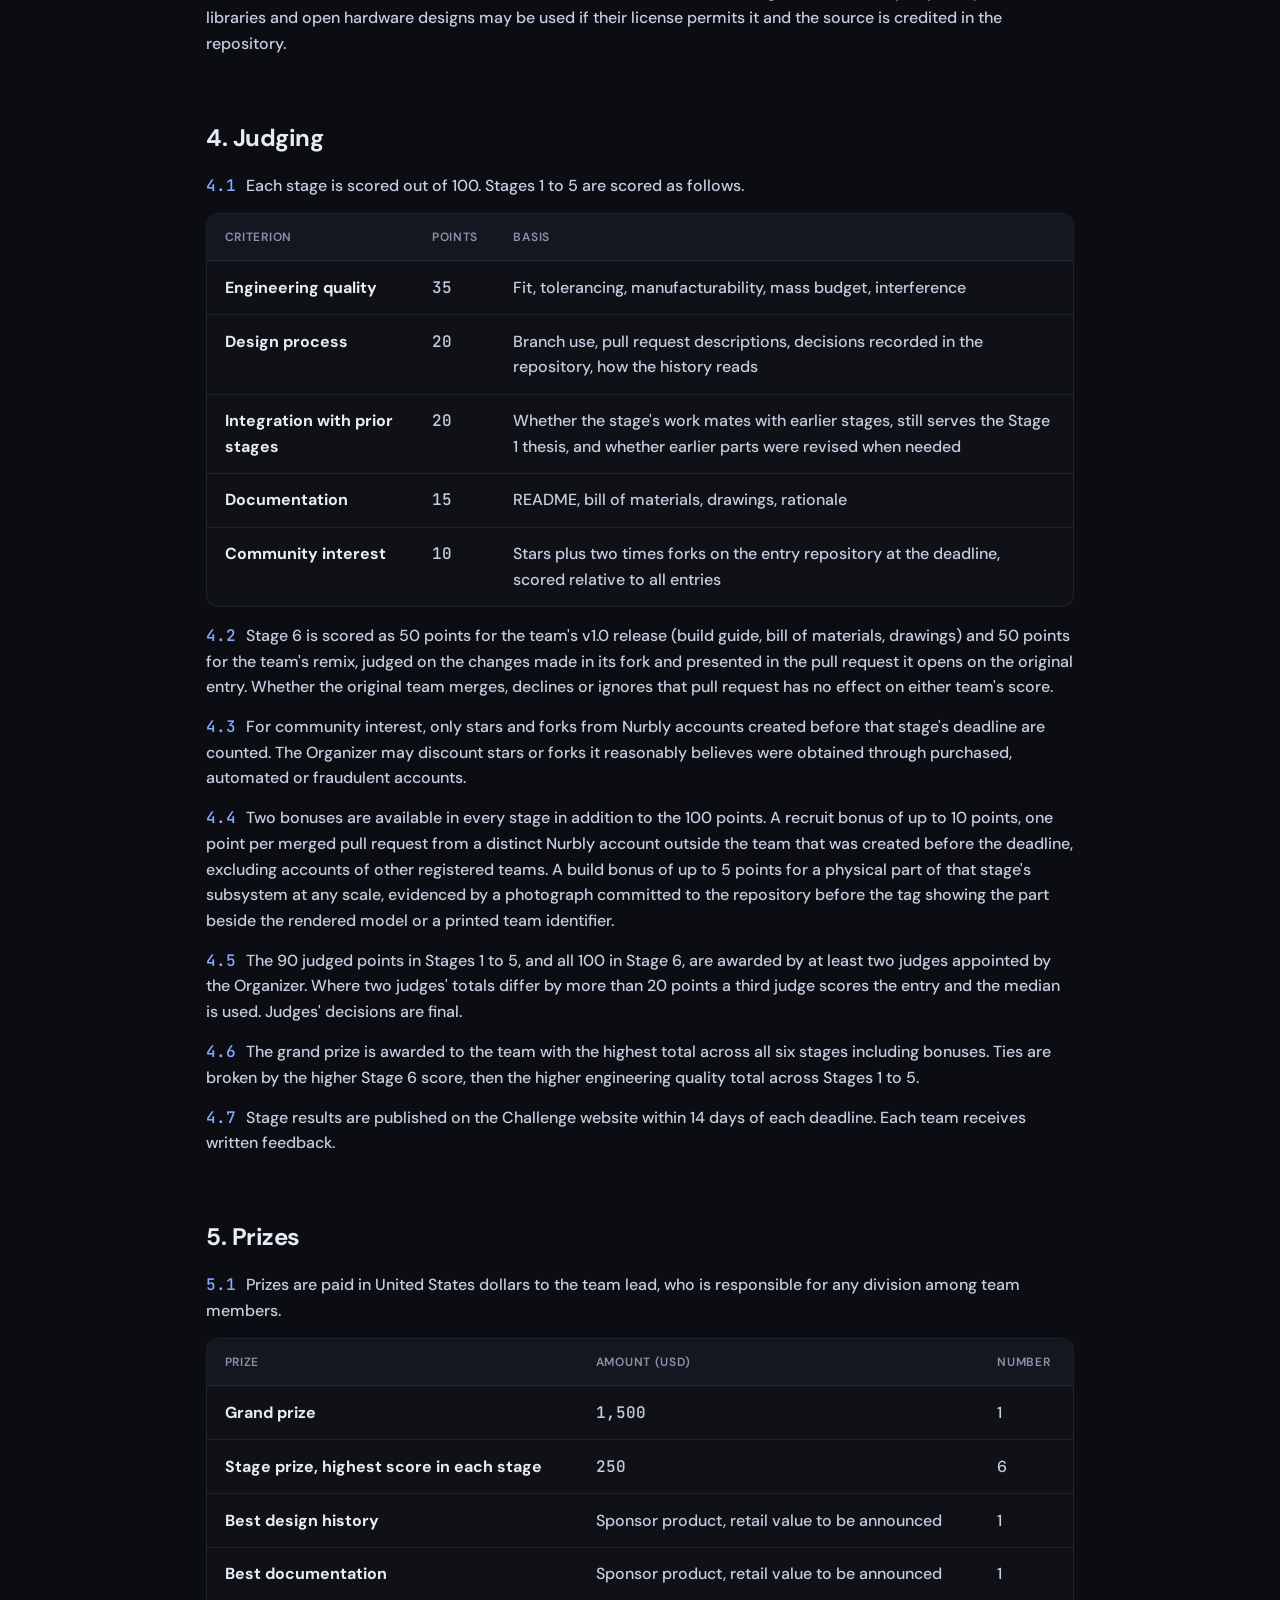
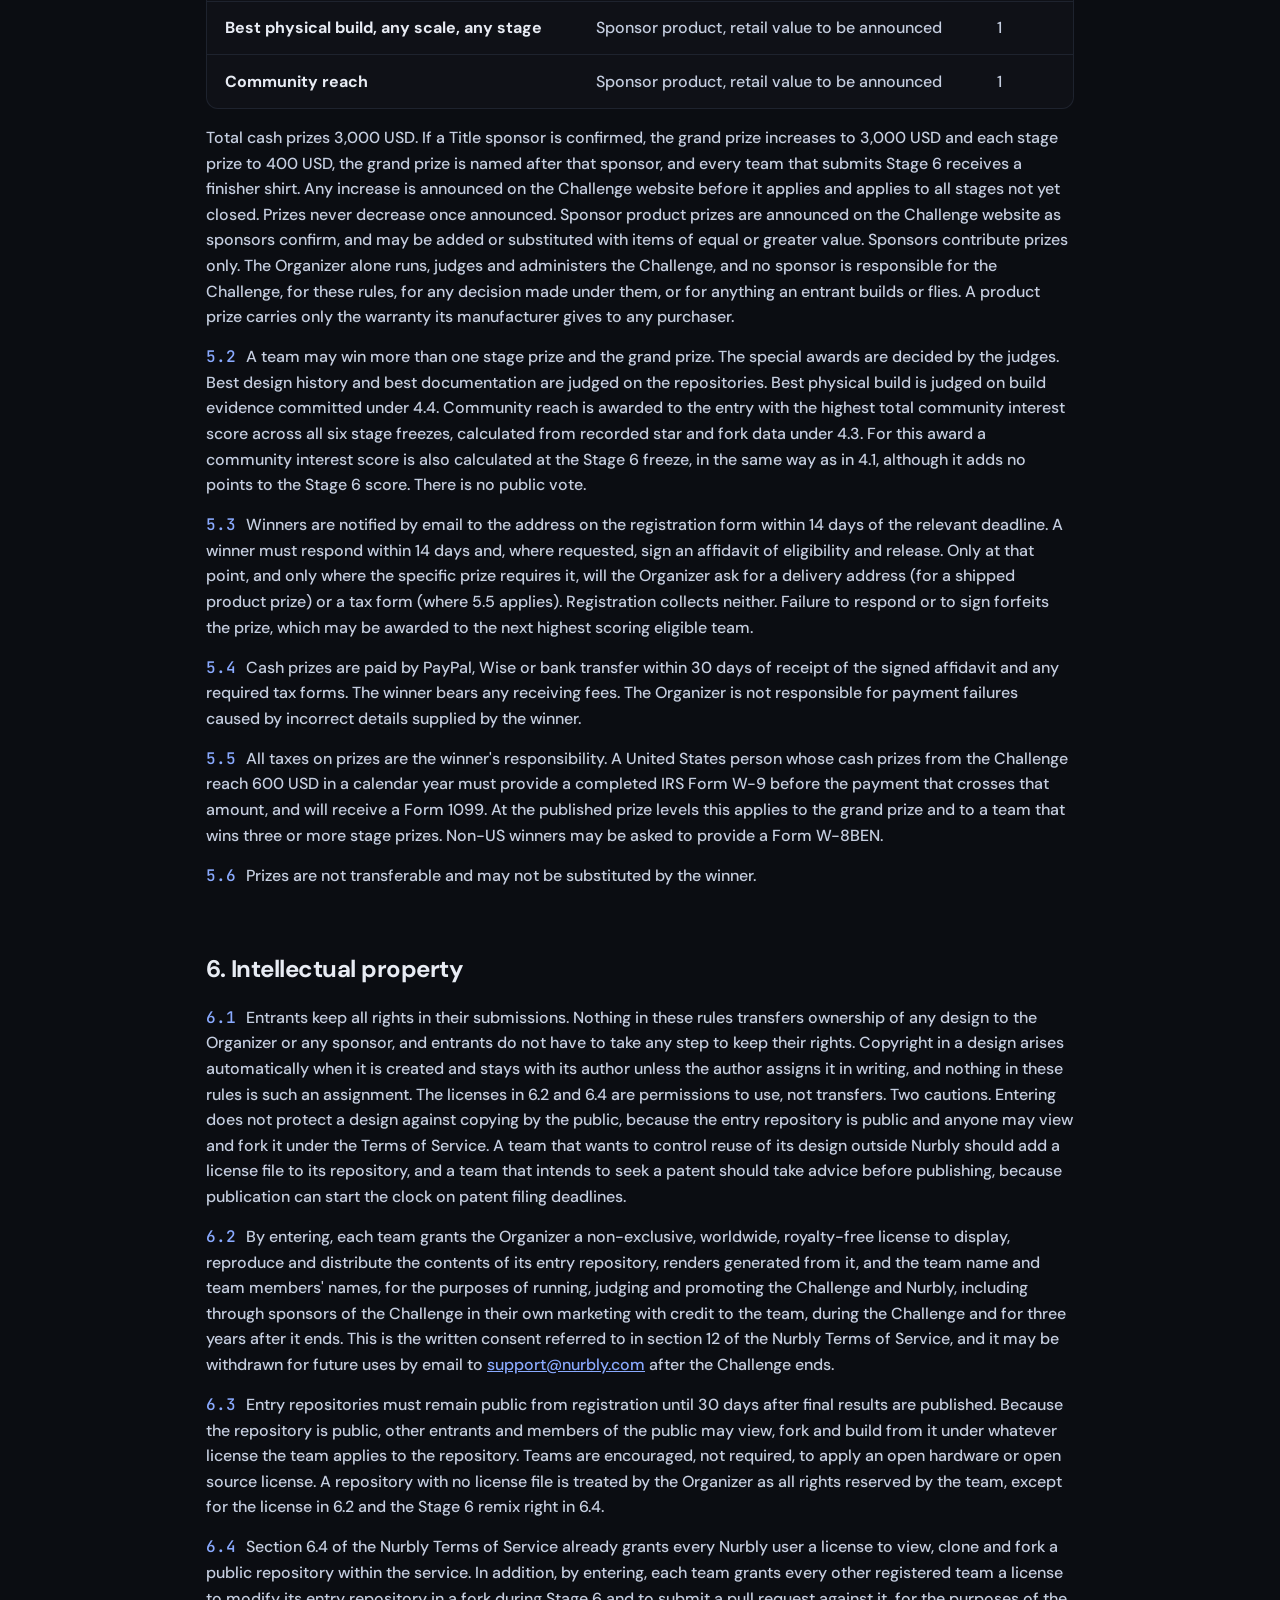
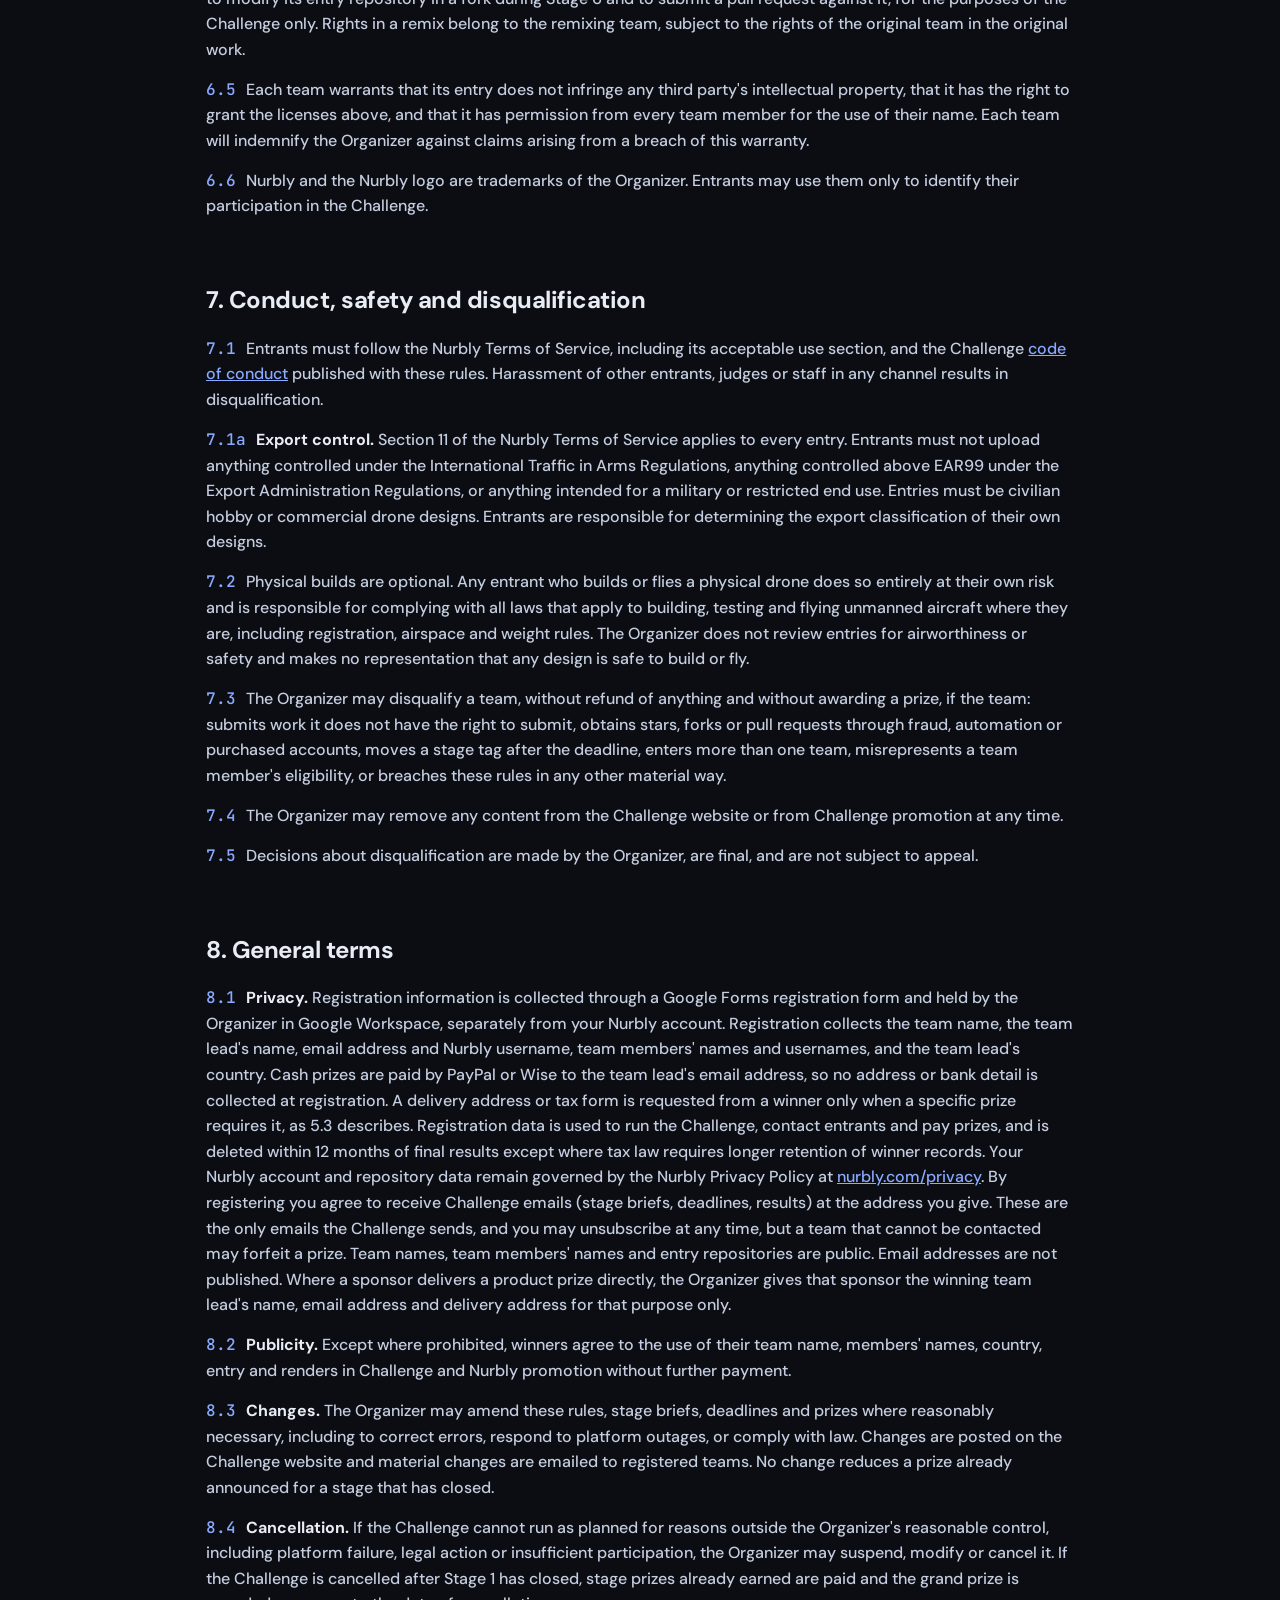
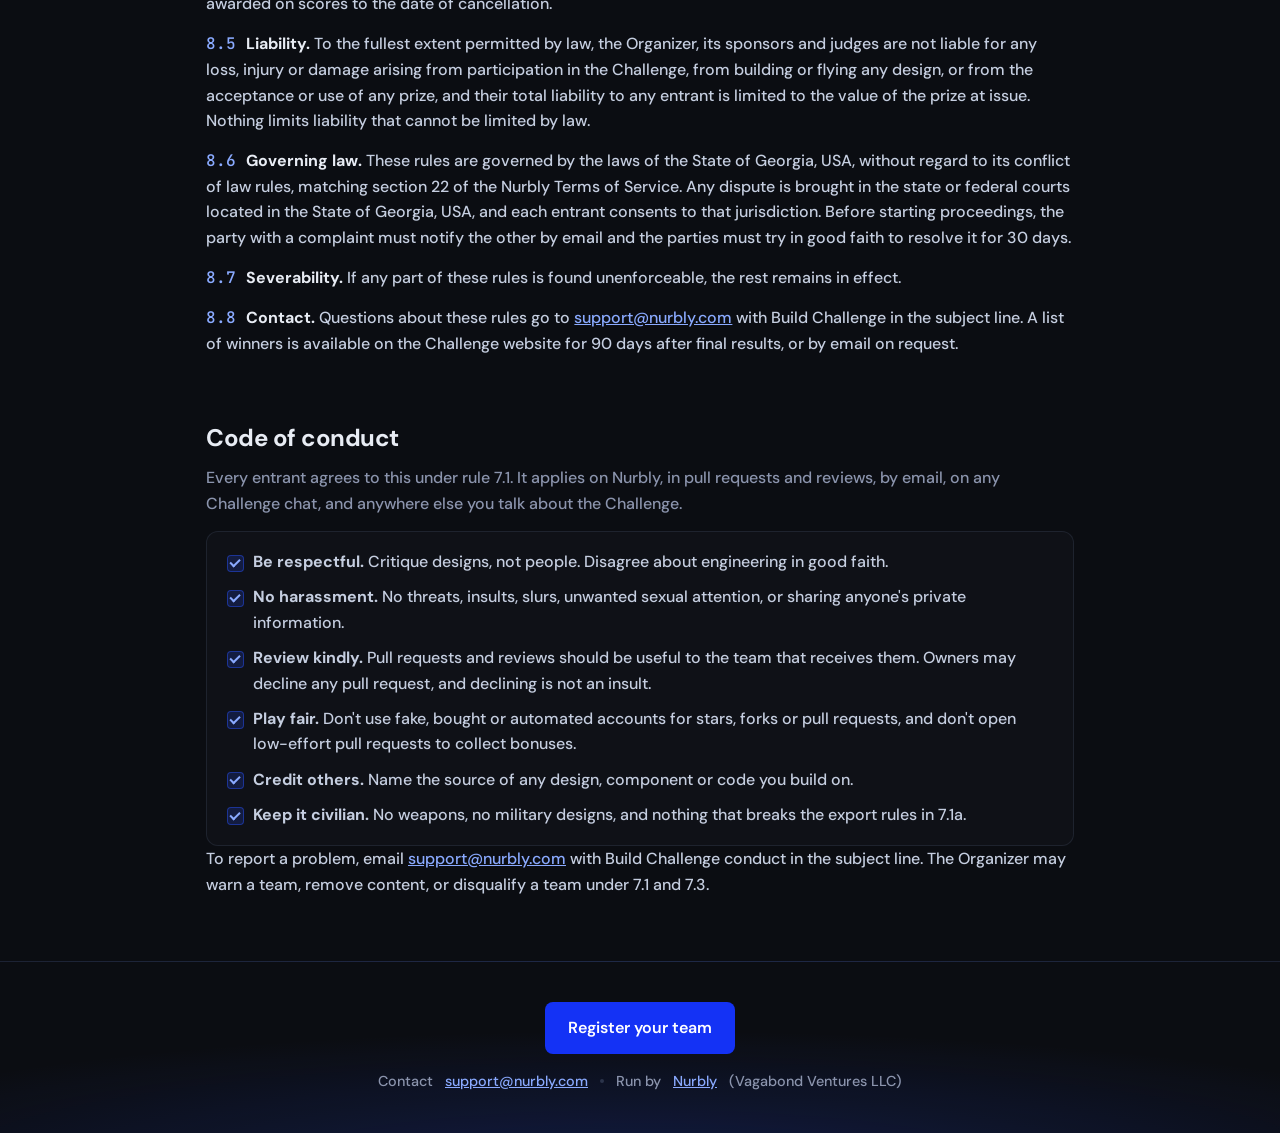
==== commit bfcc940d: "Explain who the challenge is for and what entrants get Add an intro to Nurbly under the headline, an" ====
--- a/rules.html
+++ b/rules.html
@@ -238,7 +238,7 @@
     <p class="footer-meta">
       Contact <a data-link="email" href="#"></a>
       <span class="dot"></span>
-      Run by <a href="https://nurbly.com">Nurbly</a>
+      Run by <a href="https://nurbly.com">Nurbly</a> (Vagabond Ventures LLC)
     </p>
   </div>
 </footer>
--- a/style.css
+++ b/style.css
@@ -159,6 +159,8 @@
 }
 .value { font-size: 1.15rem; font-weight: 700; margin-top: 0.35rem; }
 .sub { color: var(--muted); font-size: 0.9rem; margin-top: 0.25rem; }
+.copy { color: var(--text-2); margin-top: 0.4rem; }
+.lead-2 { margin-top: 1rem; }
 
 /* Stages table */
 .table-card { padding: 0; overflow: hidden; }
@@ -380,6 +382,7 @@
 @media (min-width: 860px) {
   .grid-4 { grid-template-columns: repeat(4, 1fr); }
   .grid-3 { grid-template-columns: repeat(4, 1fr); }
+  .grid-thirds { grid-template-columns: repeat(3, 1fr); }
   /* Cash prizes share the first row; the four sponsor prizes fill the second */
   .card-cash { grid-column: span 2; }
 }
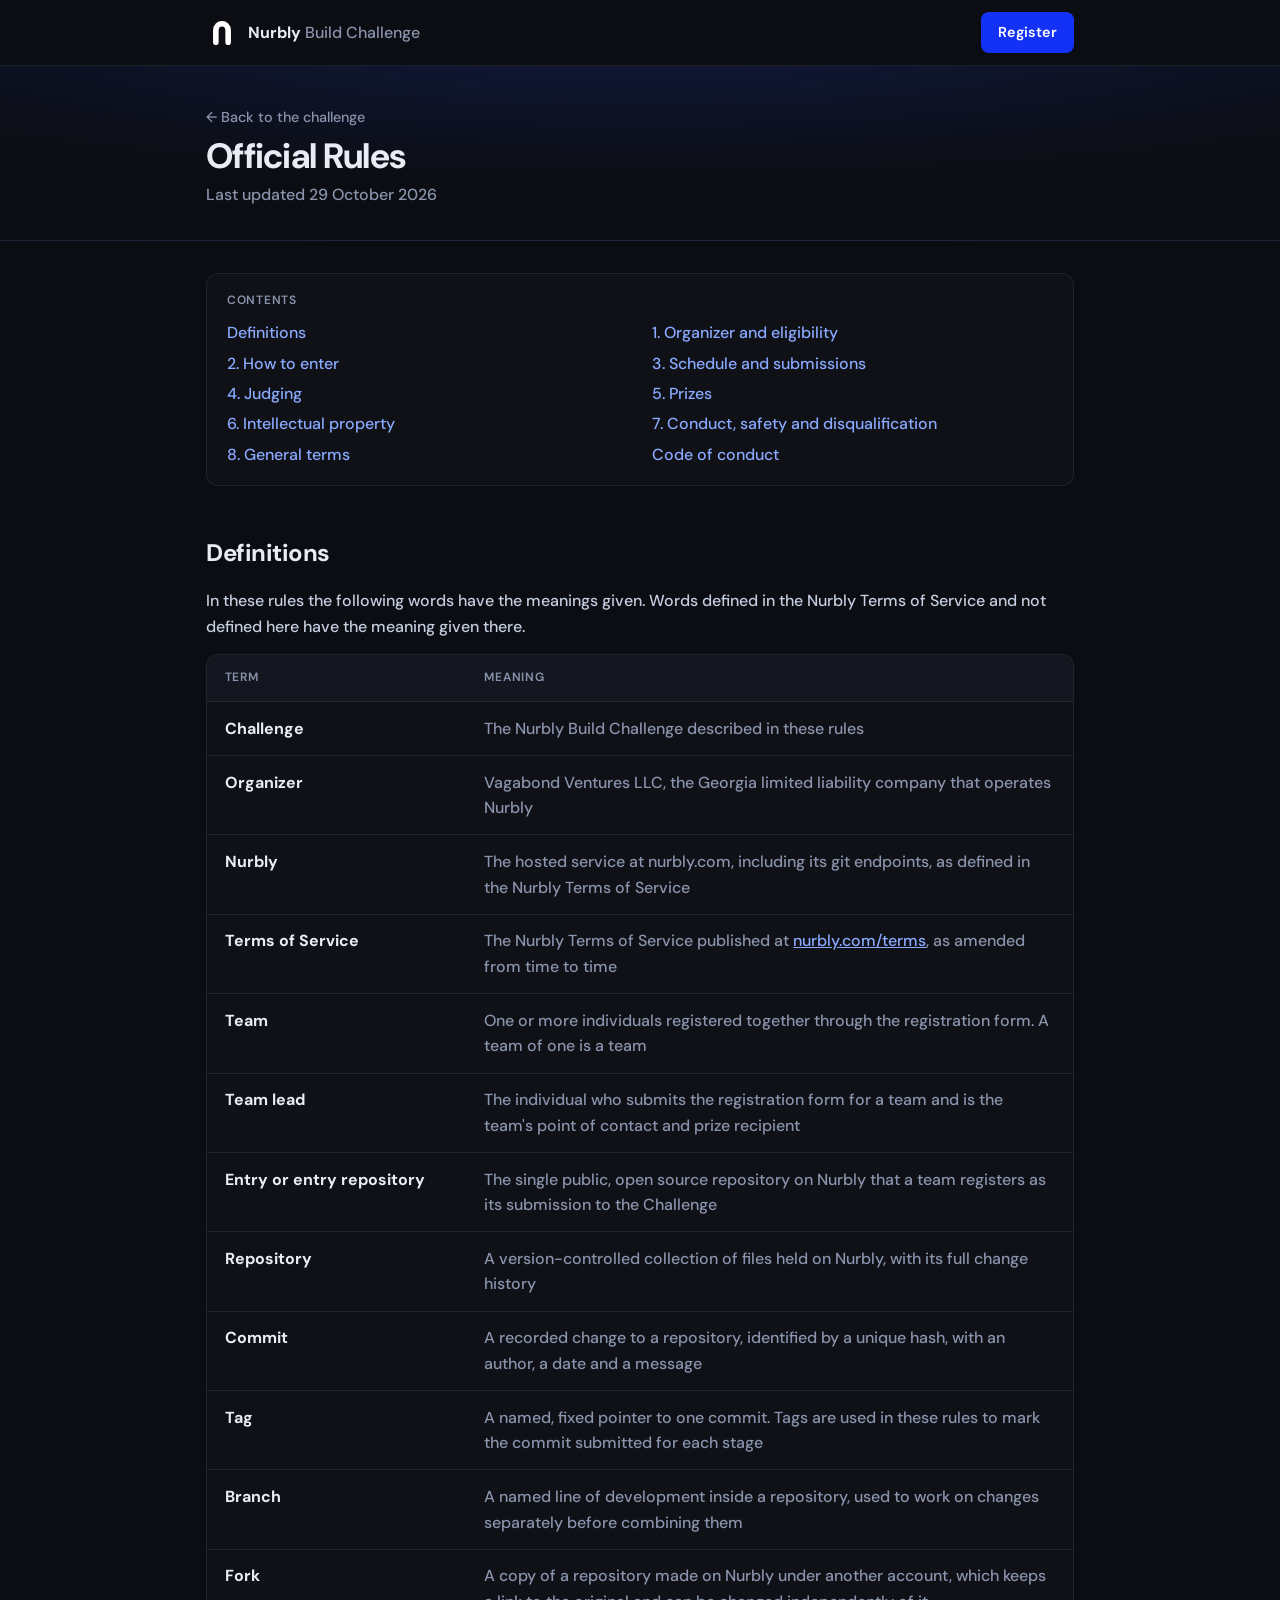
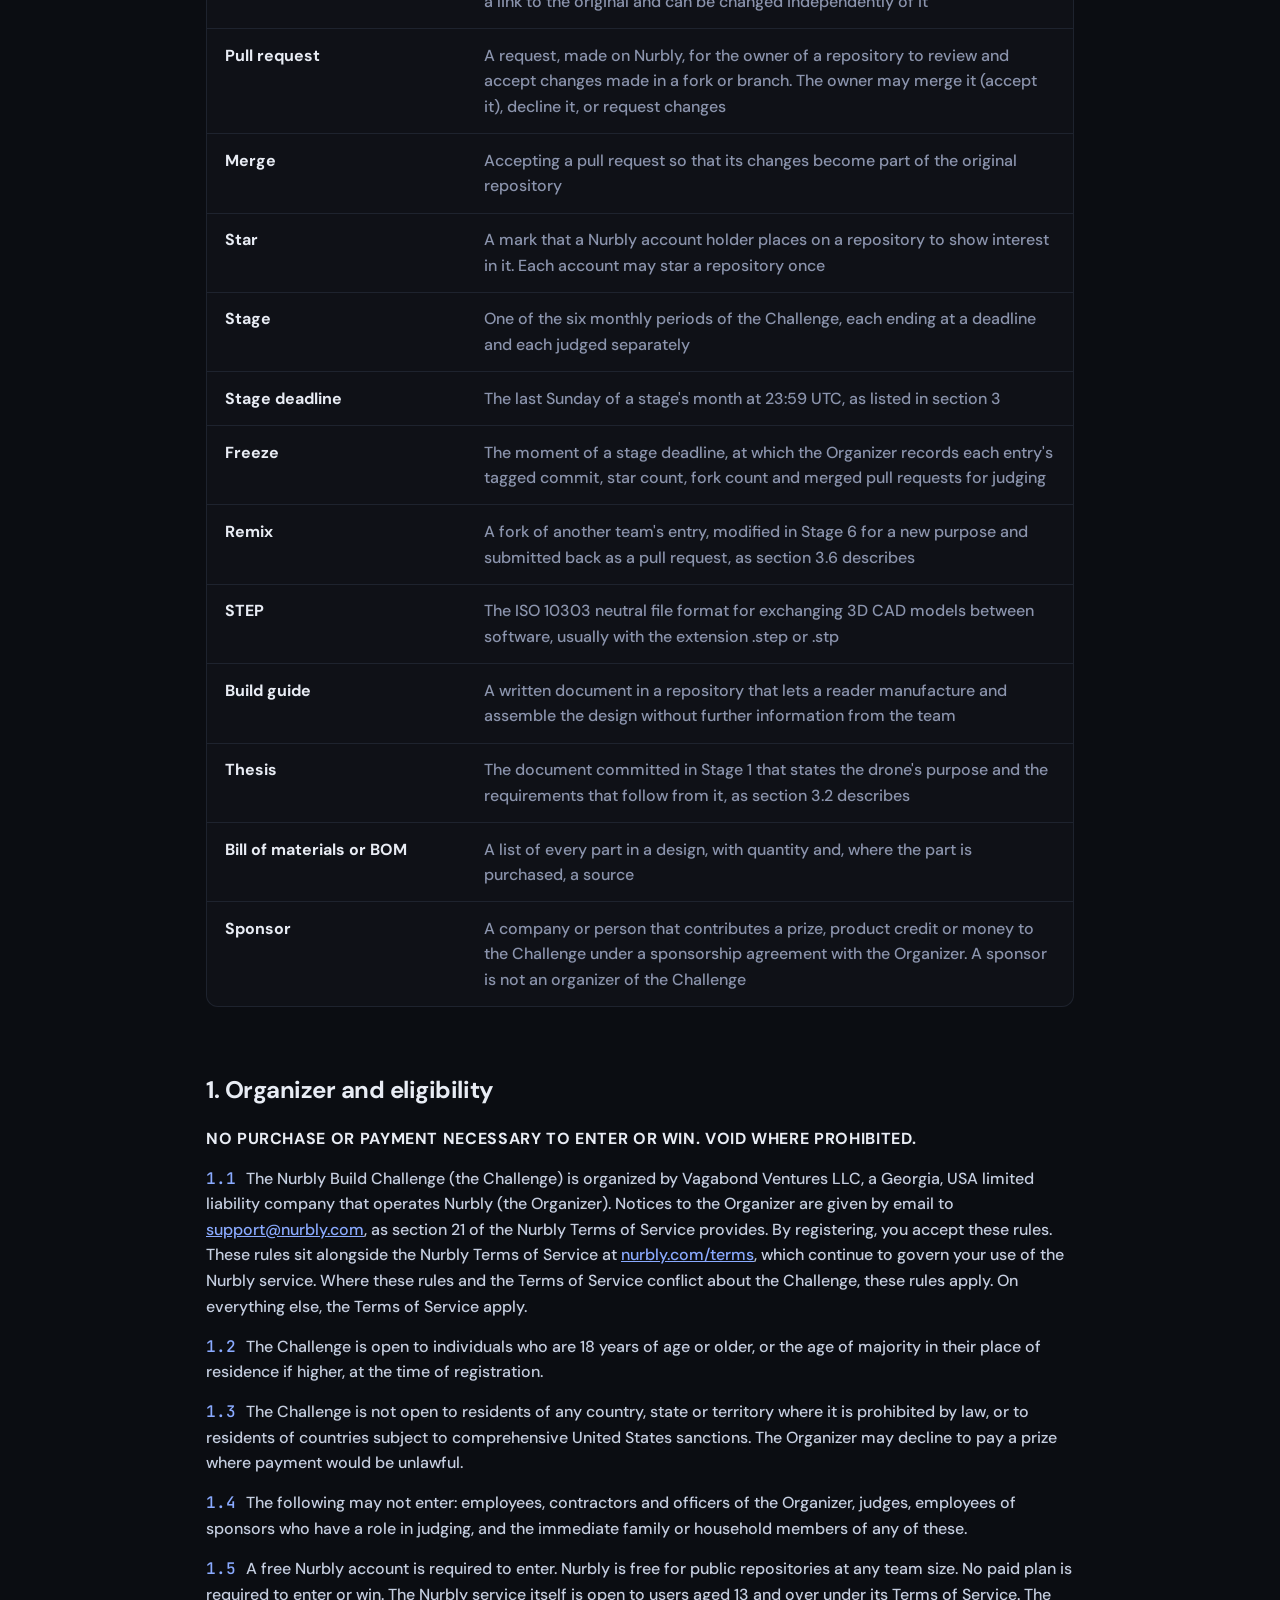
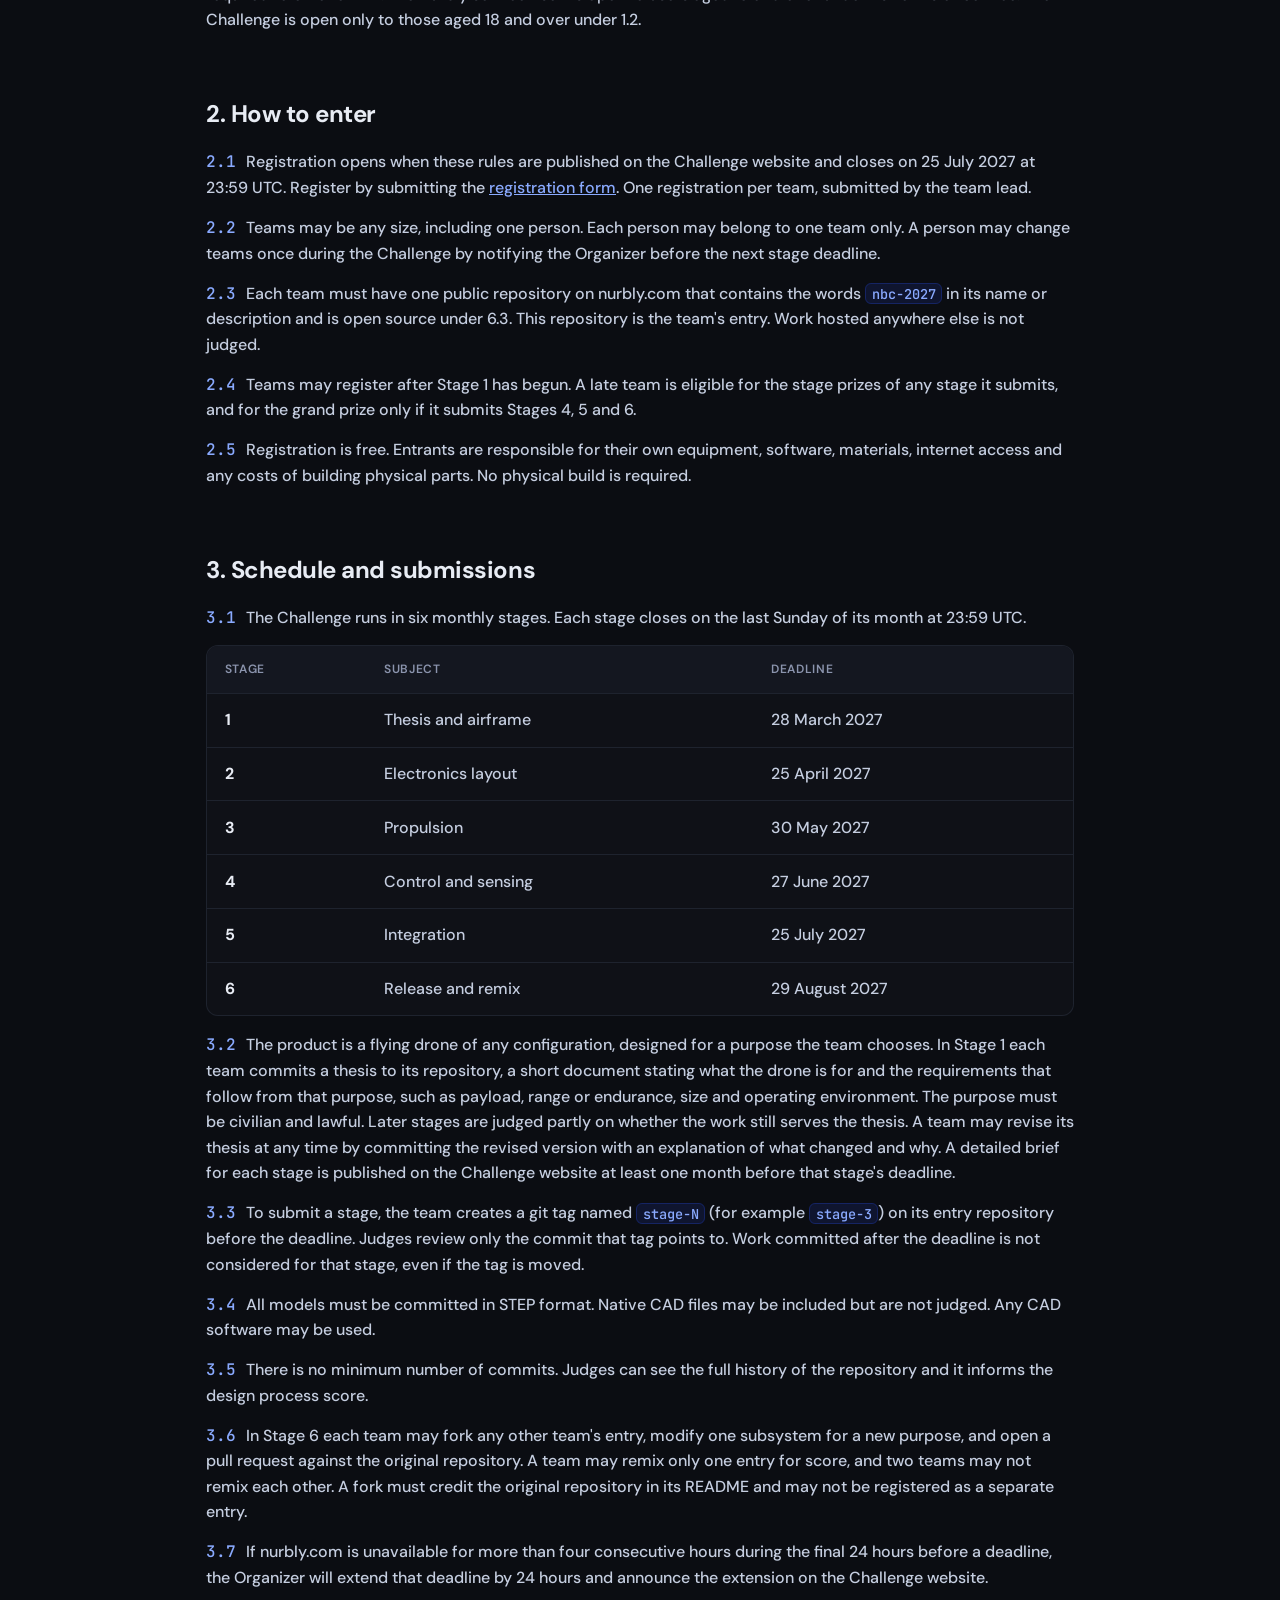
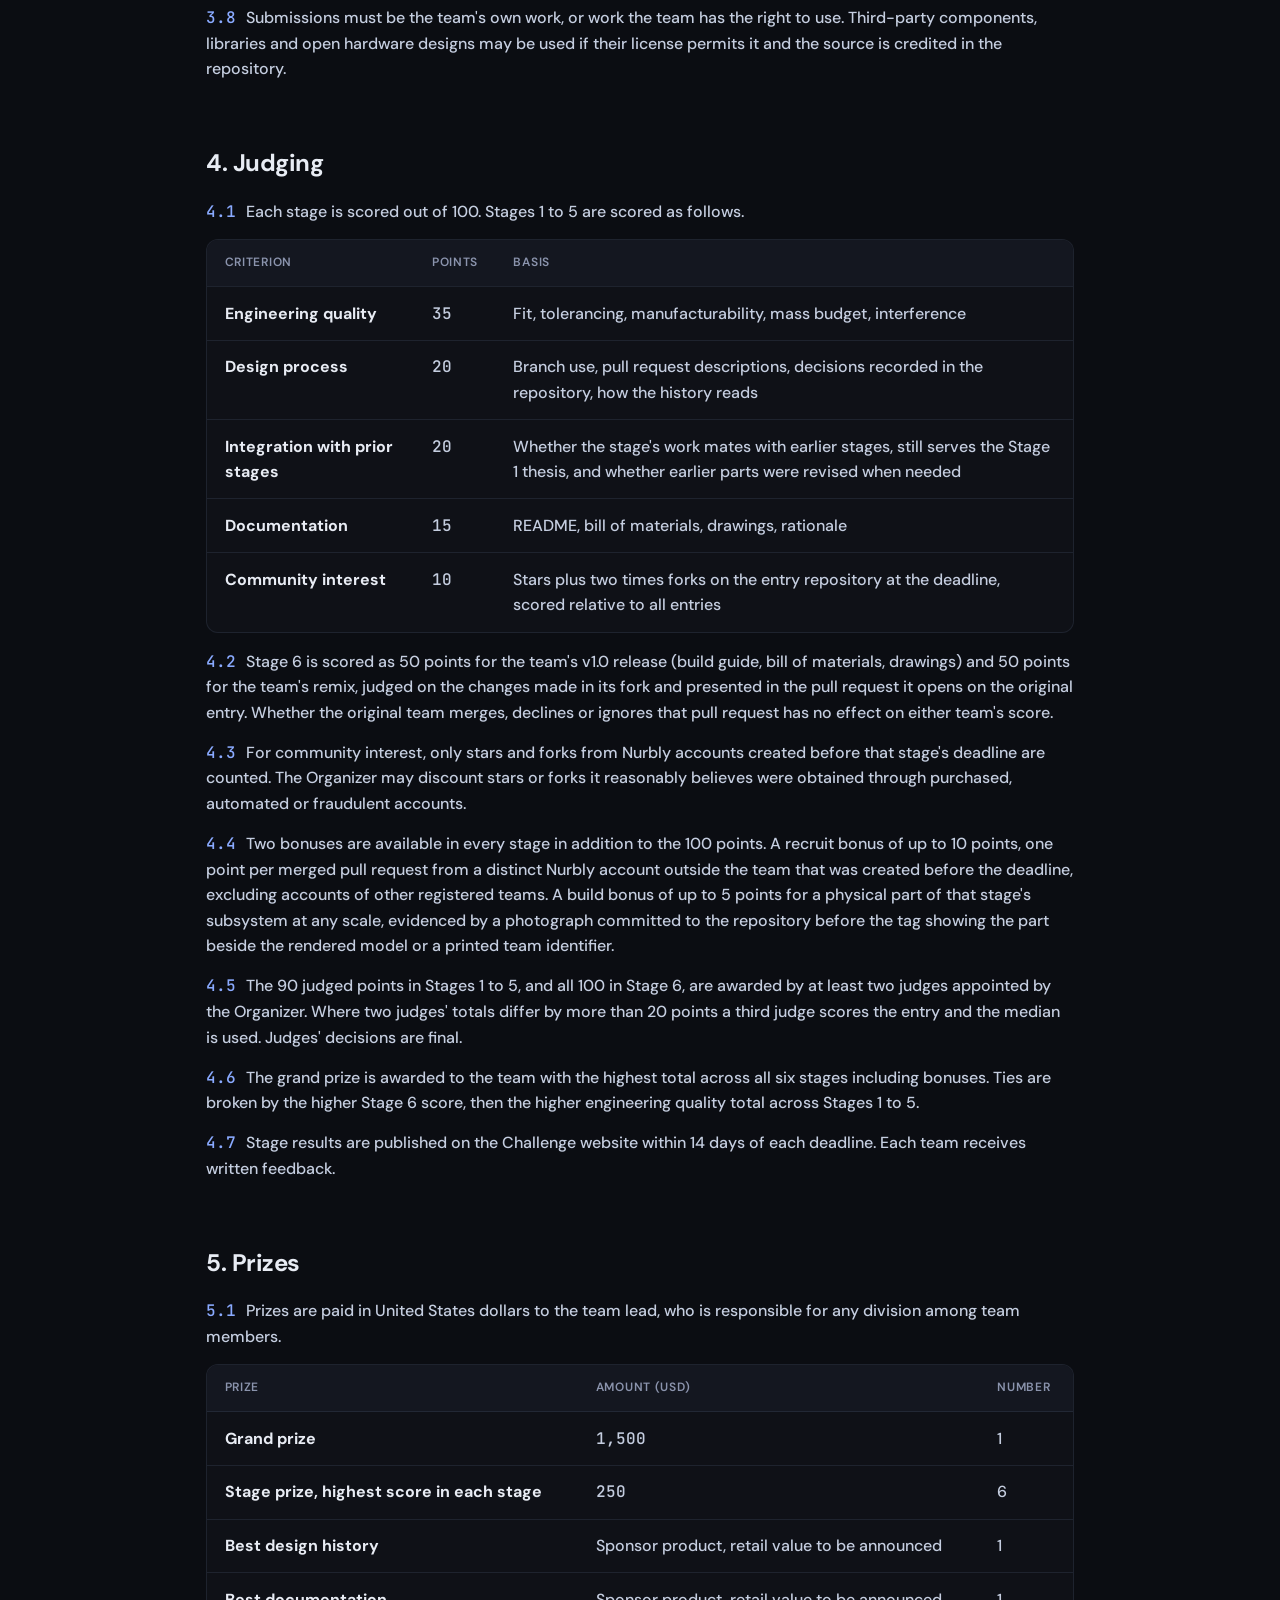
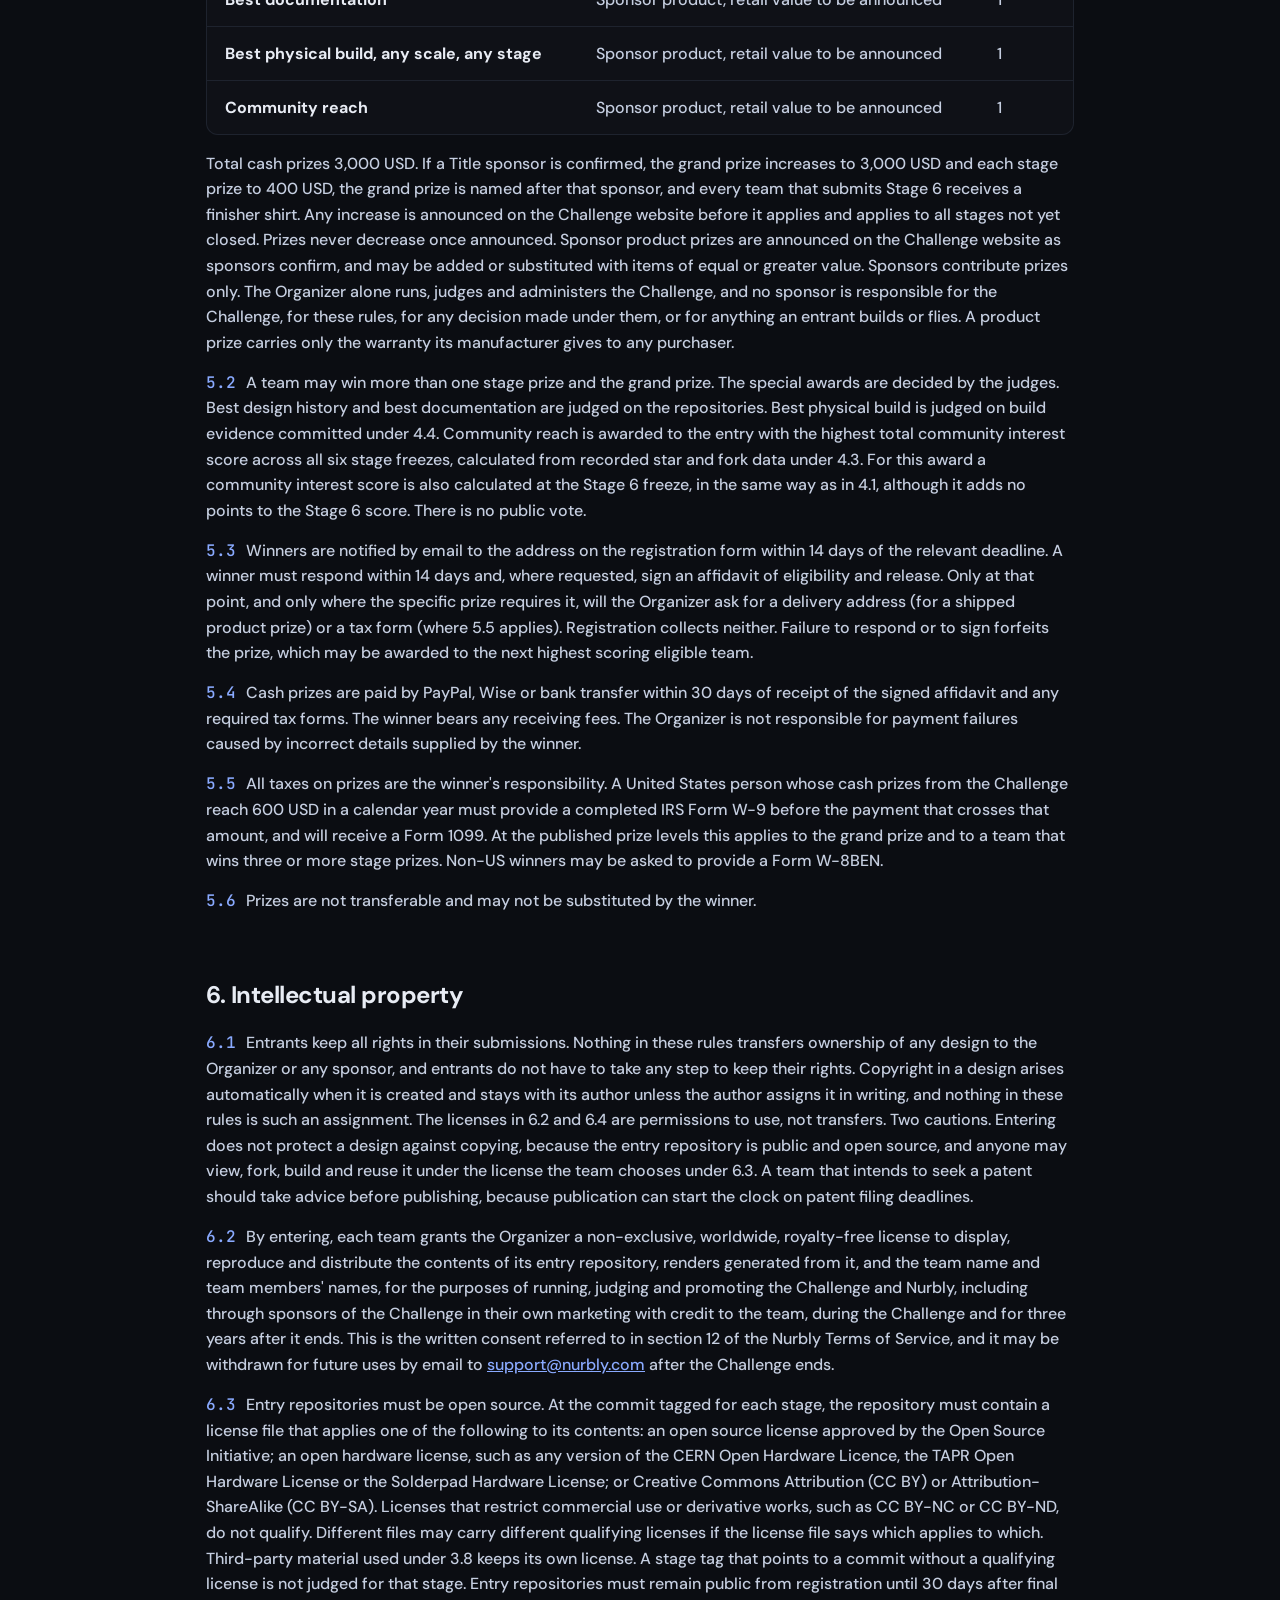
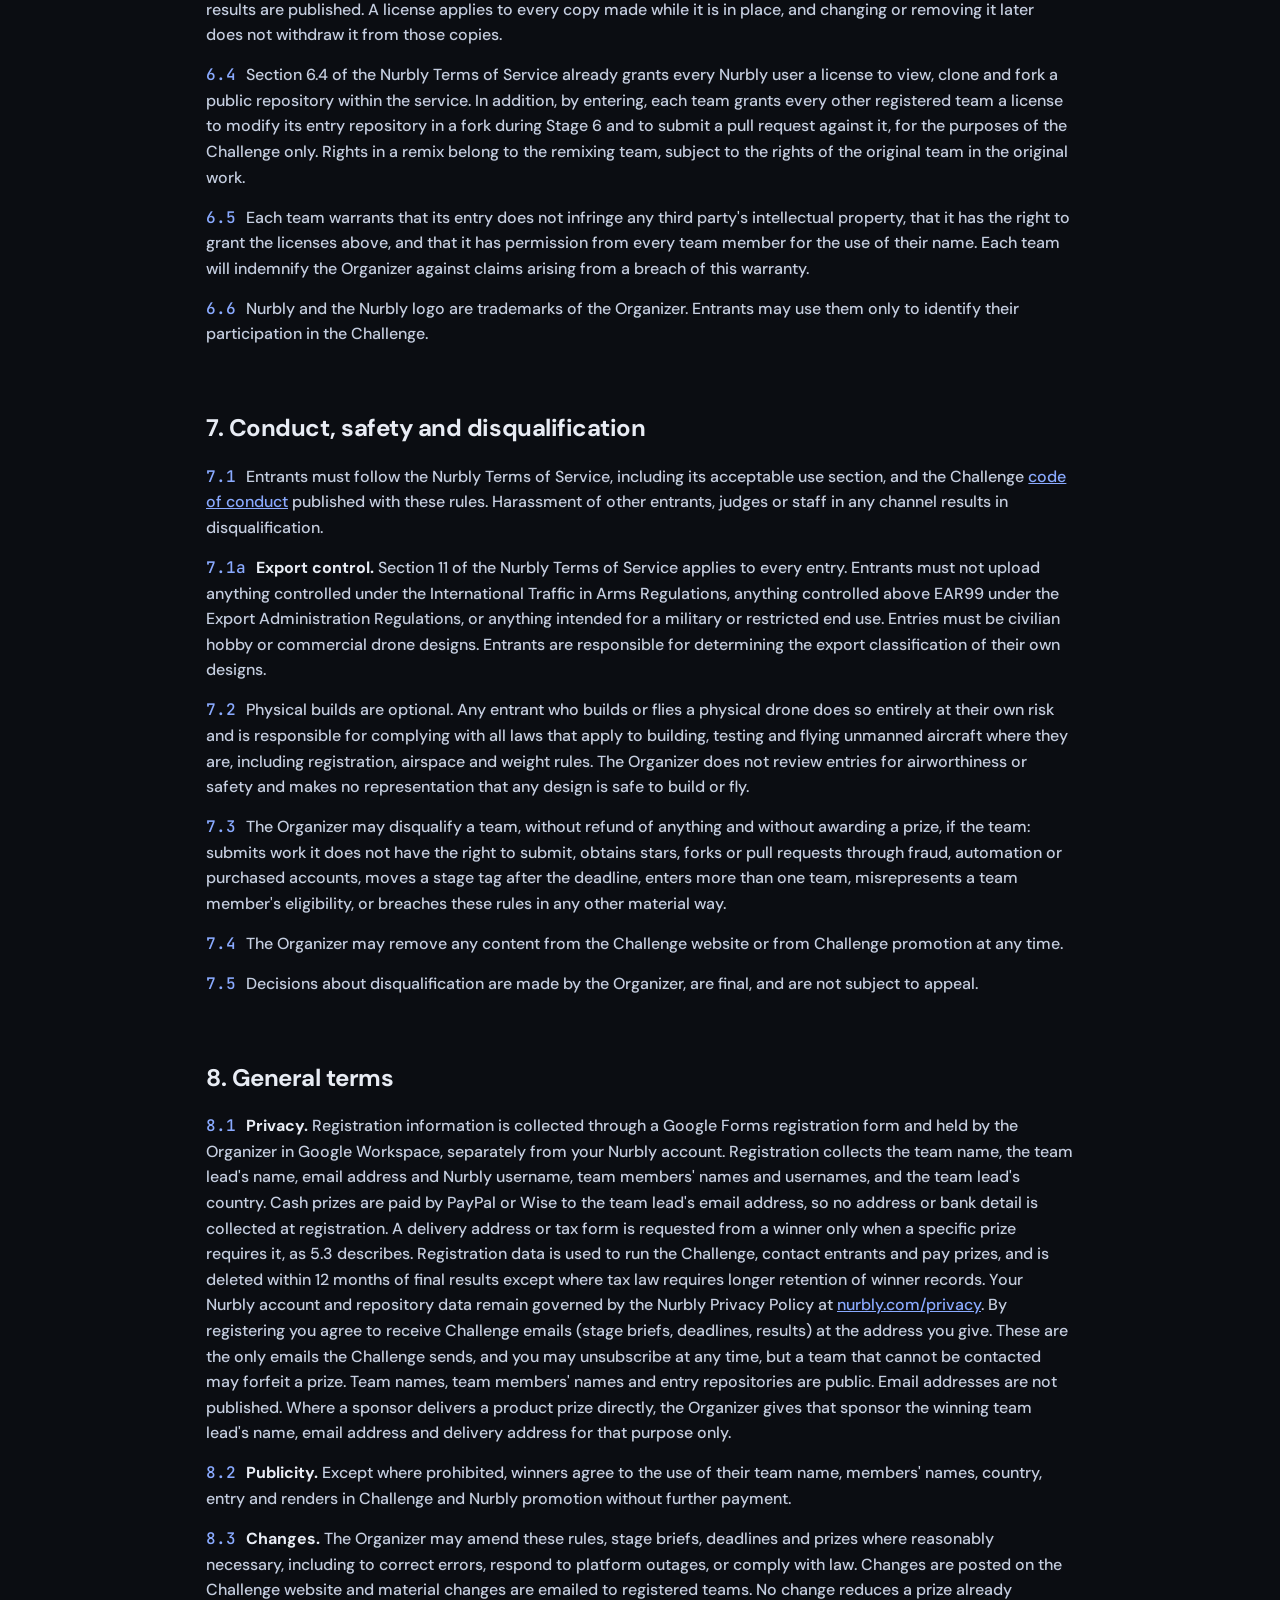
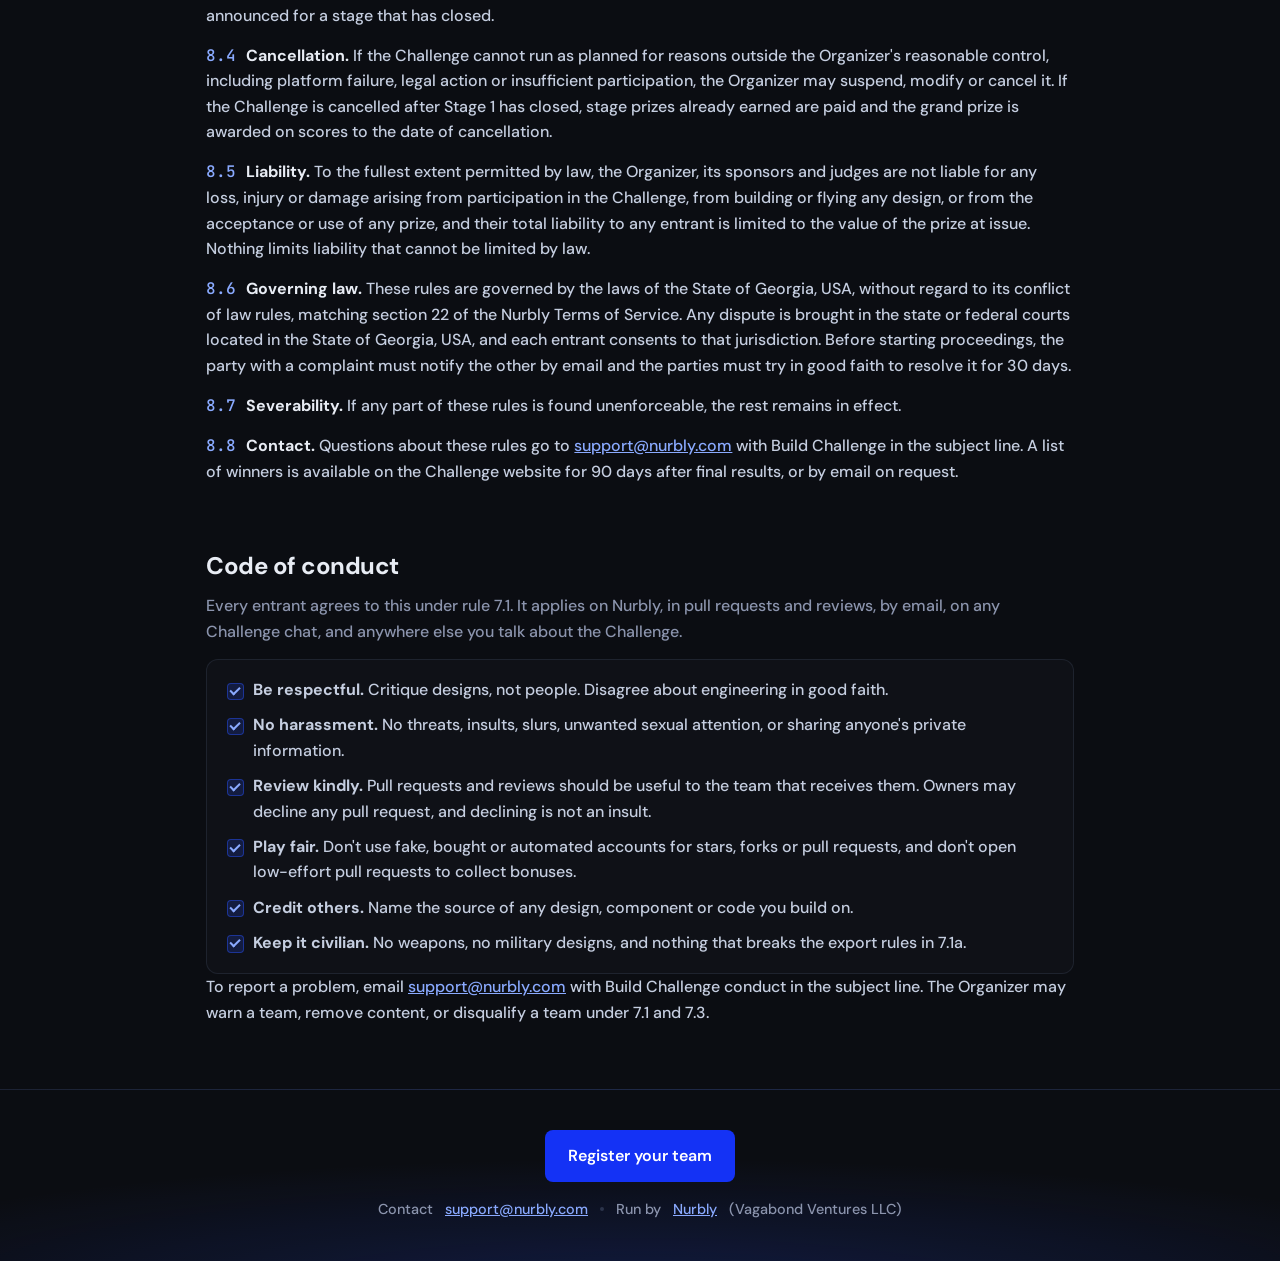
==== commit 43b3263e: "Require an open source license on every entry repo Rule 6.3 now requires a qualifying open source, o" ====
--- a/rules.html
+++ b/rules.html
@@ -33,7 +33,7 @@
     <p class="back"><a href="./">&larr; Back to the challenge</a></p>
     <h1>Official Rules</h1>
     <!-- EDIT: update this date whenever the rules change. -->
-    <p class="muted">Last updated 28 October 2026</p>
+    <p class="muted">Last updated 29 October 2026</p>
   </div>
 </section>
 
@@ -68,7 +68,7 @@
           <tr><td>Terms of Service</td><td>The Nurbly Terms of Service published at <a href="https://nurbly.com/terms">nurbly.com/terms</a>, as amended from time to time</td></tr>
           <tr><td>Team</td><td>One or more individuals registered together through the registration form. A team of one is a team</td></tr>
           <tr><td>Team lead</td><td>The individual who submits the registration form for a team and is the team's point of contact and prize recipient</td></tr>
-          <tr><td>Entry or entry repository</td><td>The single public repository on Nurbly that a team registers as its submission to the Challenge</td></tr>
+          <tr><td>Entry or entry repository</td><td>The single public, open source repository on Nurbly that a team registers as its submission to the Challenge</td></tr>
           <tr><td>Repository</td><td>A version-controlled collection of files held on Nurbly, with its full change history</td></tr>
           <tr><td>Commit</td><td>A recorded change to a repository, identified by a unique hash, with an author, a date and a message</td></tr>
           <tr><td>Tag</td><td>A named, fixed pointer to one commit. Tags are used in these rules to mark the commit submitted for each stage</td></tr>
@@ -105,7 +105,7 @@
     <h2>2. How to enter</h2>
     <p id="r2-1"><b class="num">2.1</b> Registration opens when these rules are published on the Challenge website and closes on 25 July 2027 at 23:59 UTC. Register by submitting the <a data-link="register" href="#">registration form</a>. One registration per team, submitted by the team lead.</p>
     <p id="r2-2"><b class="num">2.2</b> Teams may be any size, including one person. Each person may belong to one team only. A person may change teams once during the Challenge by notifying the Organizer before the next stage deadline.</p>
-    <p id="r2-3"><b class="num">2.3</b> Each team must have one public repository on nurbly.com that contains the words <code>nbc-2027</code> in its name or description. This repository is the team's entry. Work hosted anywhere else is not judged.</p>
+    <p id="r2-3"><b class="num">2.3</b> Each team must have one public repository on nurbly.com that contains the words <code>nbc-2027</code> in its name or description and is open source under 6.3. This repository is the team's entry. Work hosted anywhere else is not judged.</p>
     <p id="r2-4"><b class="num">2.4</b> Teams may register after Stage 1 has begun. A late team is eligible for the stage prizes of any stage it submits, and for the grand prize only if it submits Stages 4, 5 and 6.</p>
     <p id="r2-5"><b class="num">2.5</b> Registration is free. Entrants are responsible for their own equipment, software, materials, internet access and any costs of building physical parts. No physical build is required.</p>
   </section>
@@ -184,9 +184,9 @@
 
   <section id="s6">
     <h2>6. Intellectual property</h2>
-    <p id="r6-1"><b class="num">6.1</b> Entrants keep all rights in their submissions. Nothing in these rules transfers ownership of any design to the Organizer or any sponsor, and entrants do not have to take any step to keep their rights. Copyright in a design arises automatically when it is created and stays with its author unless the author assigns it in writing, and nothing in these rules is such an assignment. The licenses in 6.2 and 6.4 are permissions to use, not transfers. Two cautions. Entering does not protect a design against copying by the public, because the entry repository is public and anyone may view and fork it under the Terms of Service. A team that wants to control reuse of its design outside Nurbly should add a license file to its repository, and a team that intends to seek a patent should take advice before publishing, because publication can start the clock on patent filing deadlines.</p>
+    <p id="r6-1"><b class="num">6.1</b> Entrants keep all rights in their submissions. Nothing in these rules transfers ownership of any design to the Organizer or any sponsor, and entrants do not have to take any step to keep their rights. Copyright in a design arises automatically when it is created and stays with its author unless the author assigns it in writing, and nothing in these rules is such an assignment. The licenses in 6.2 and 6.4 are permissions to use, not transfers. Two cautions. Entering does not protect a design against copying, because the entry repository is public and open source, and anyone may view, fork, build and reuse it under the license the team chooses under 6.3. A team that intends to seek a patent should take advice before publishing, because publication can start the clock on patent filing deadlines.</p>
     <p id="r6-2"><b class="num">6.2</b> By entering, each team grants the Organizer a non-exclusive, worldwide, royalty-free license to display, reproduce and distribute the contents of its entry repository, renders generated from it, and the team name and team members' names, for the purposes of running, judging and promoting the Challenge and Nurbly, including through sponsors of the Challenge in their own marketing with credit to the team, during the Challenge and for three years after it ends. This is the written consent referred to in section 12 of the Nurbly Terms of Service, and it may be withdrawn for future uses by email to <a href="mailto:support@nurbly.com">support@nurbly.com</a> after the Challenge ends.</p>
-    <p id="r6-3"><b class="num">6.3</b> Entry repositories must remain public from registration until 30 days after final results are published. Because the repository is public, other entrants and members of the public may view, fork and build from it under whatever license the team applies to the repository. Teams are encouraged, not required, to apply an open hardware or open source license. A repository with no license file is treated by the Organizer as all rights reserved by the team, except for the license in 6.2 and the Stage 6 remix right in 6.4.</p>
+    <p id="r6-3"><b class="num">6.3</b> Entry repositories must be open source. At the commit tagged for each stage, the repository must contain a license file that applies one of the following to its contents: an open source license approved by the Open Source Initiative; an open hardware license, such as any version of the CERN Open Hardware Licence, the TAPR Open Hardware License or the Solderpad Hardware License; or Creative Commons Attribution (CC BY) or Attribution-ShareAlike (CC BY-SA). Licenses that restrict commercial use or derivative works, such as CC BY-NC or CC BY-ND, do not qualify. Different files may carry different qualifying licenses if the license file says which applies to which. Third-party material used under 3.8 keeps its own license. A stage tag that points to a commit without a qualifying license is not judged for that stage. Entry repositories must remain public from registration until 30 days after final results are published. A license applies to every copy made while it is in place, and changing or removing it later does not withdraw it from those copies.</p>
     <p id="r6-4"><b class="num">6.4</b> Section 6.4 of the Nurbly Terms of Service already grants every Nurbly user a license to view, clone and fork a public repository within the service. In addition, by entering, each team grants every other registered team a license to modify its entry repository in a fork during Stage 6 and to submit a pull request against it, for the purposes of the Challenge only. Rights in a remix belong to the remixing team, subject to the rights of the original team in the original work.</p>
     <p id="r6-5"><b class="num">6.5</b> Each team warrants that its entry does not infringe any third party's intellectual property, that it has the right to grant the licenses above, and that it has permission from every team member for the use of their name. Each team will indemnify the Organizer against claims arising from a breach of this warranty.</p>
     <p id="r6-6"><b class="num">6.6</b> Nurbly and the Nurbly logo are trademarks of the Organizer. Entrants may use them only to identify their participation in the Challenge.</p>
